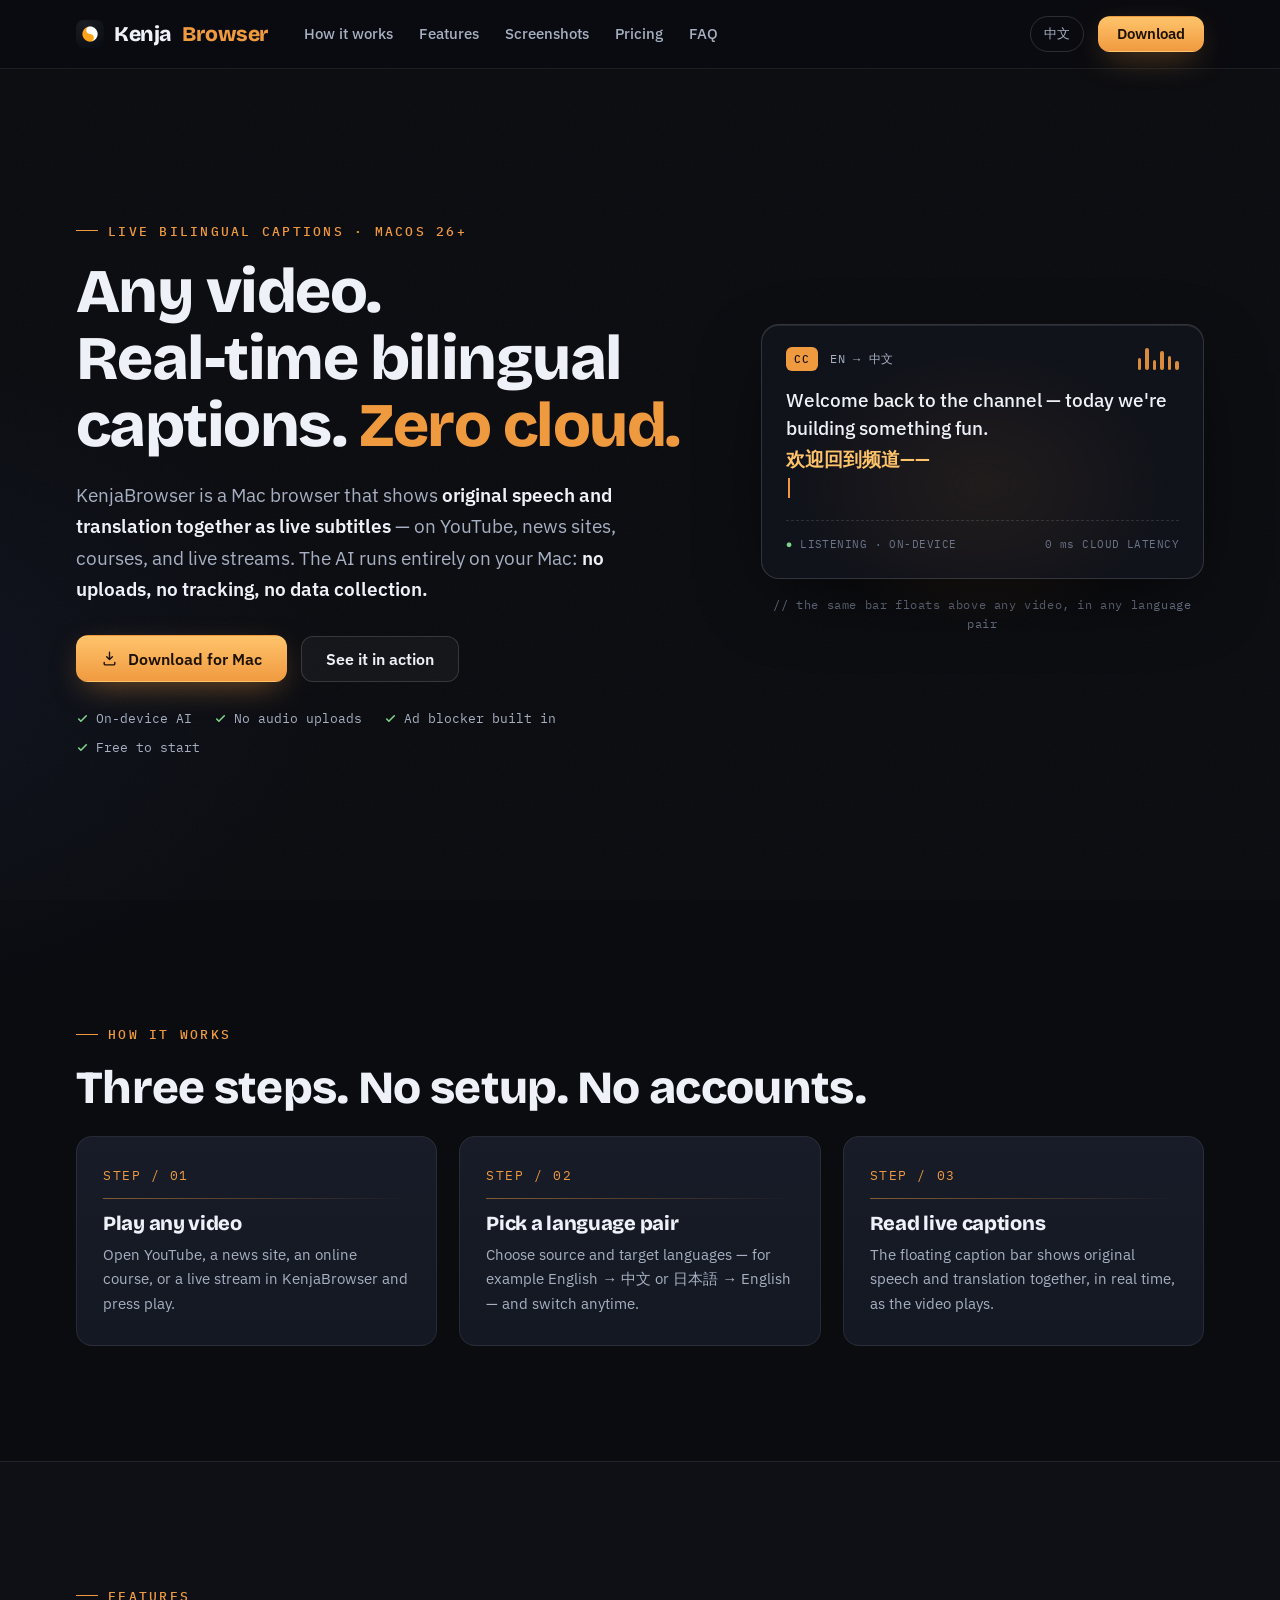
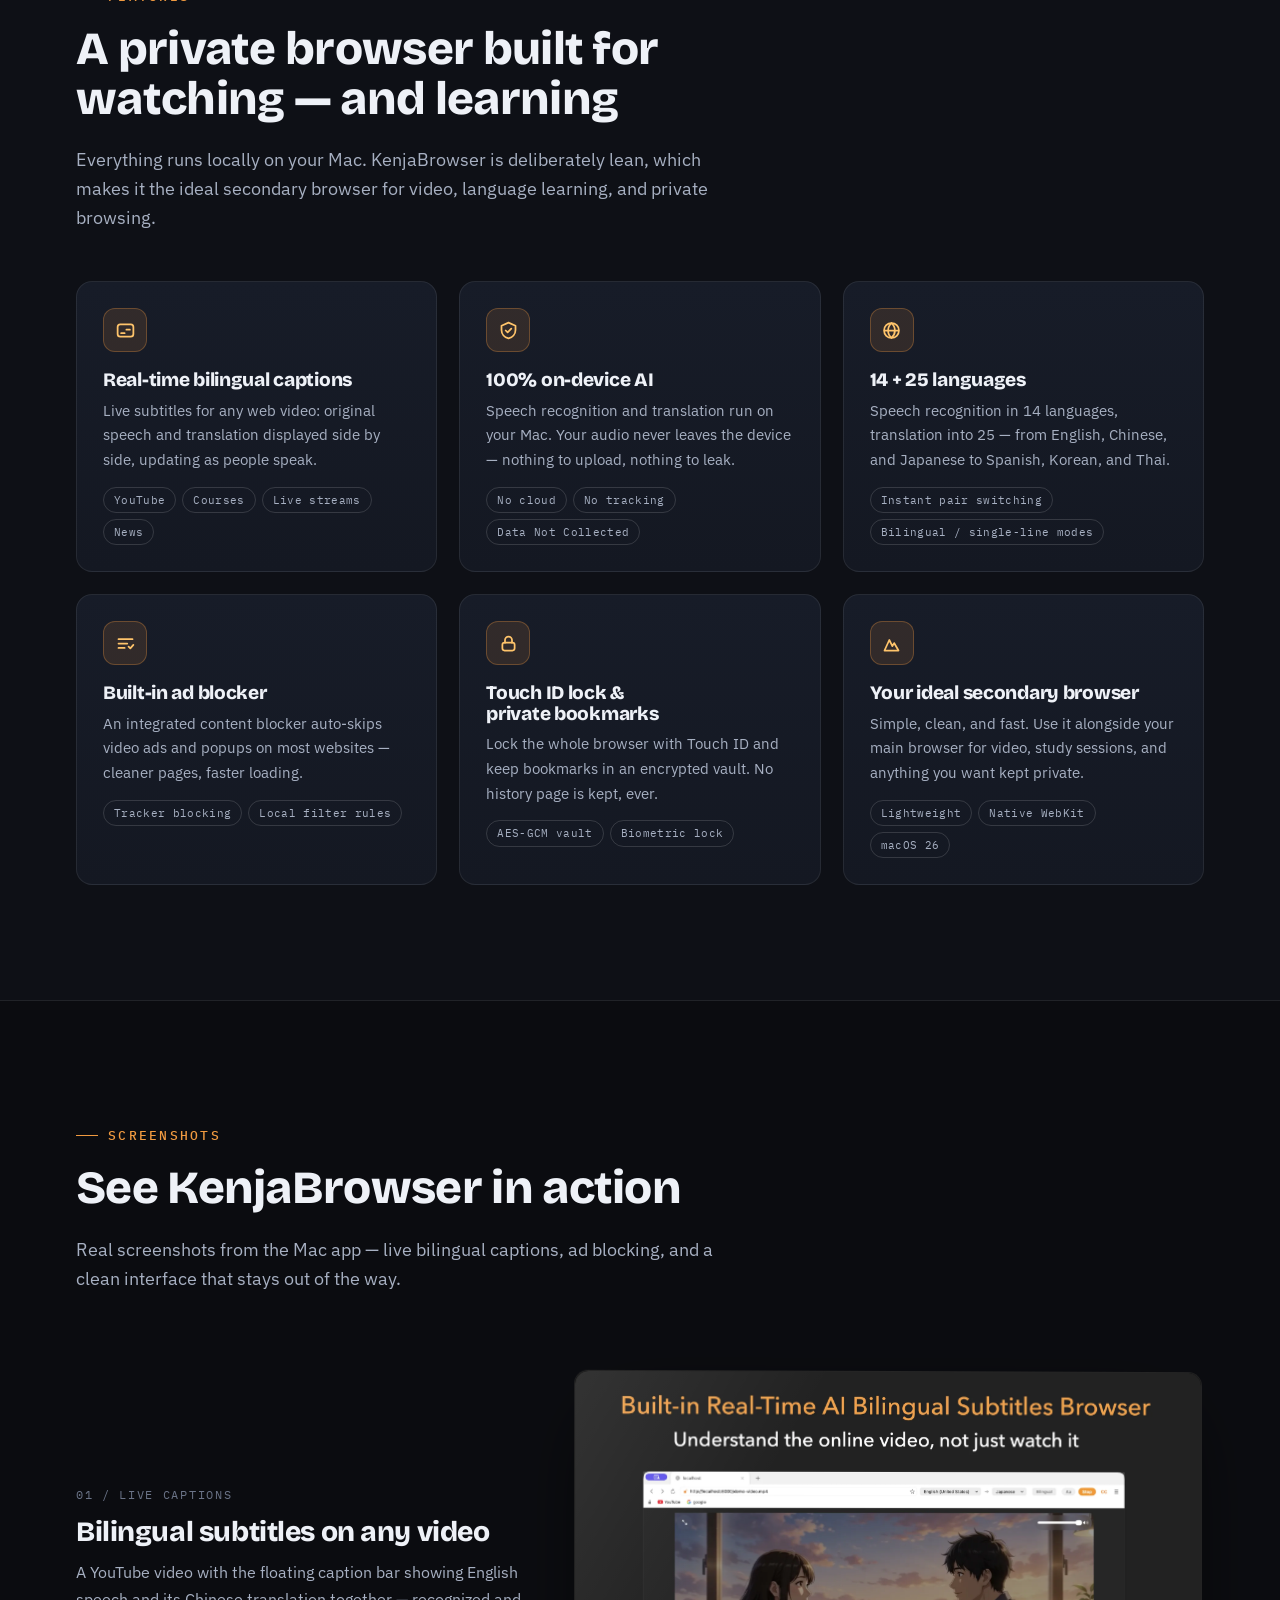
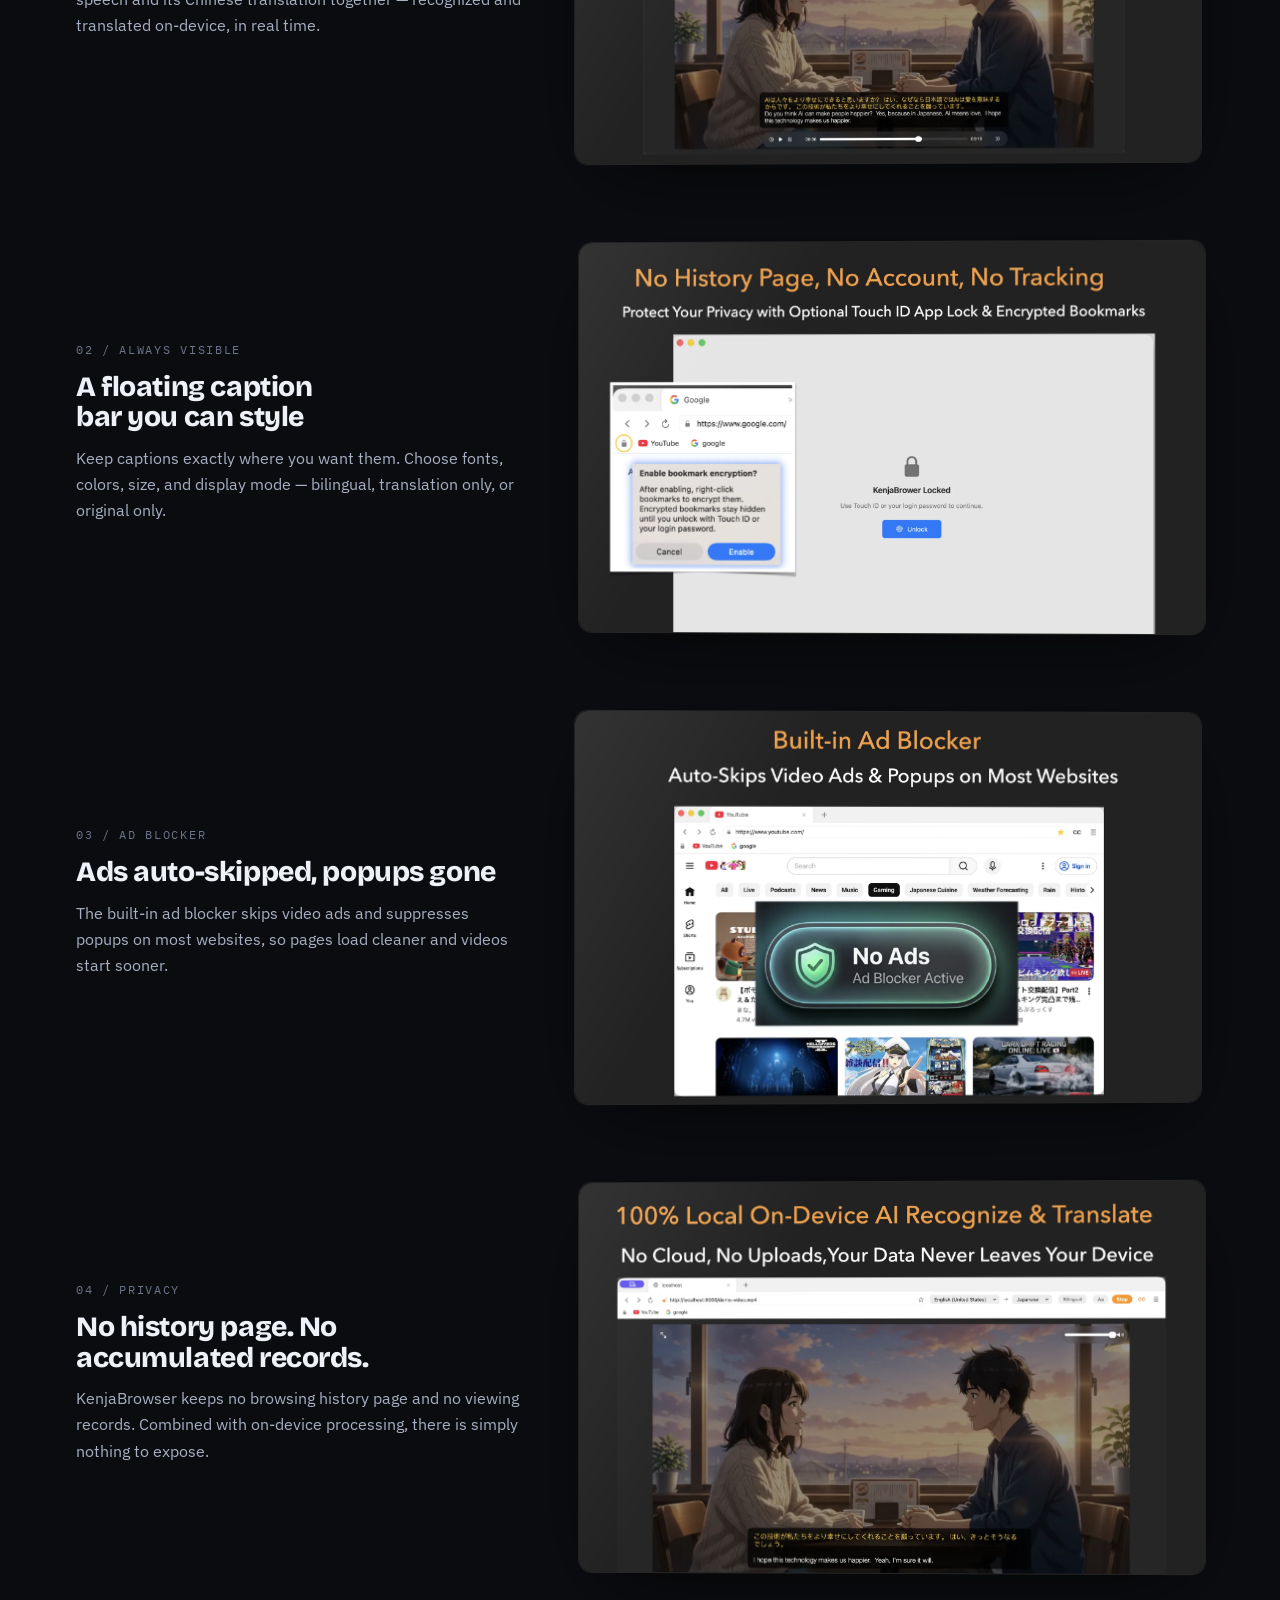
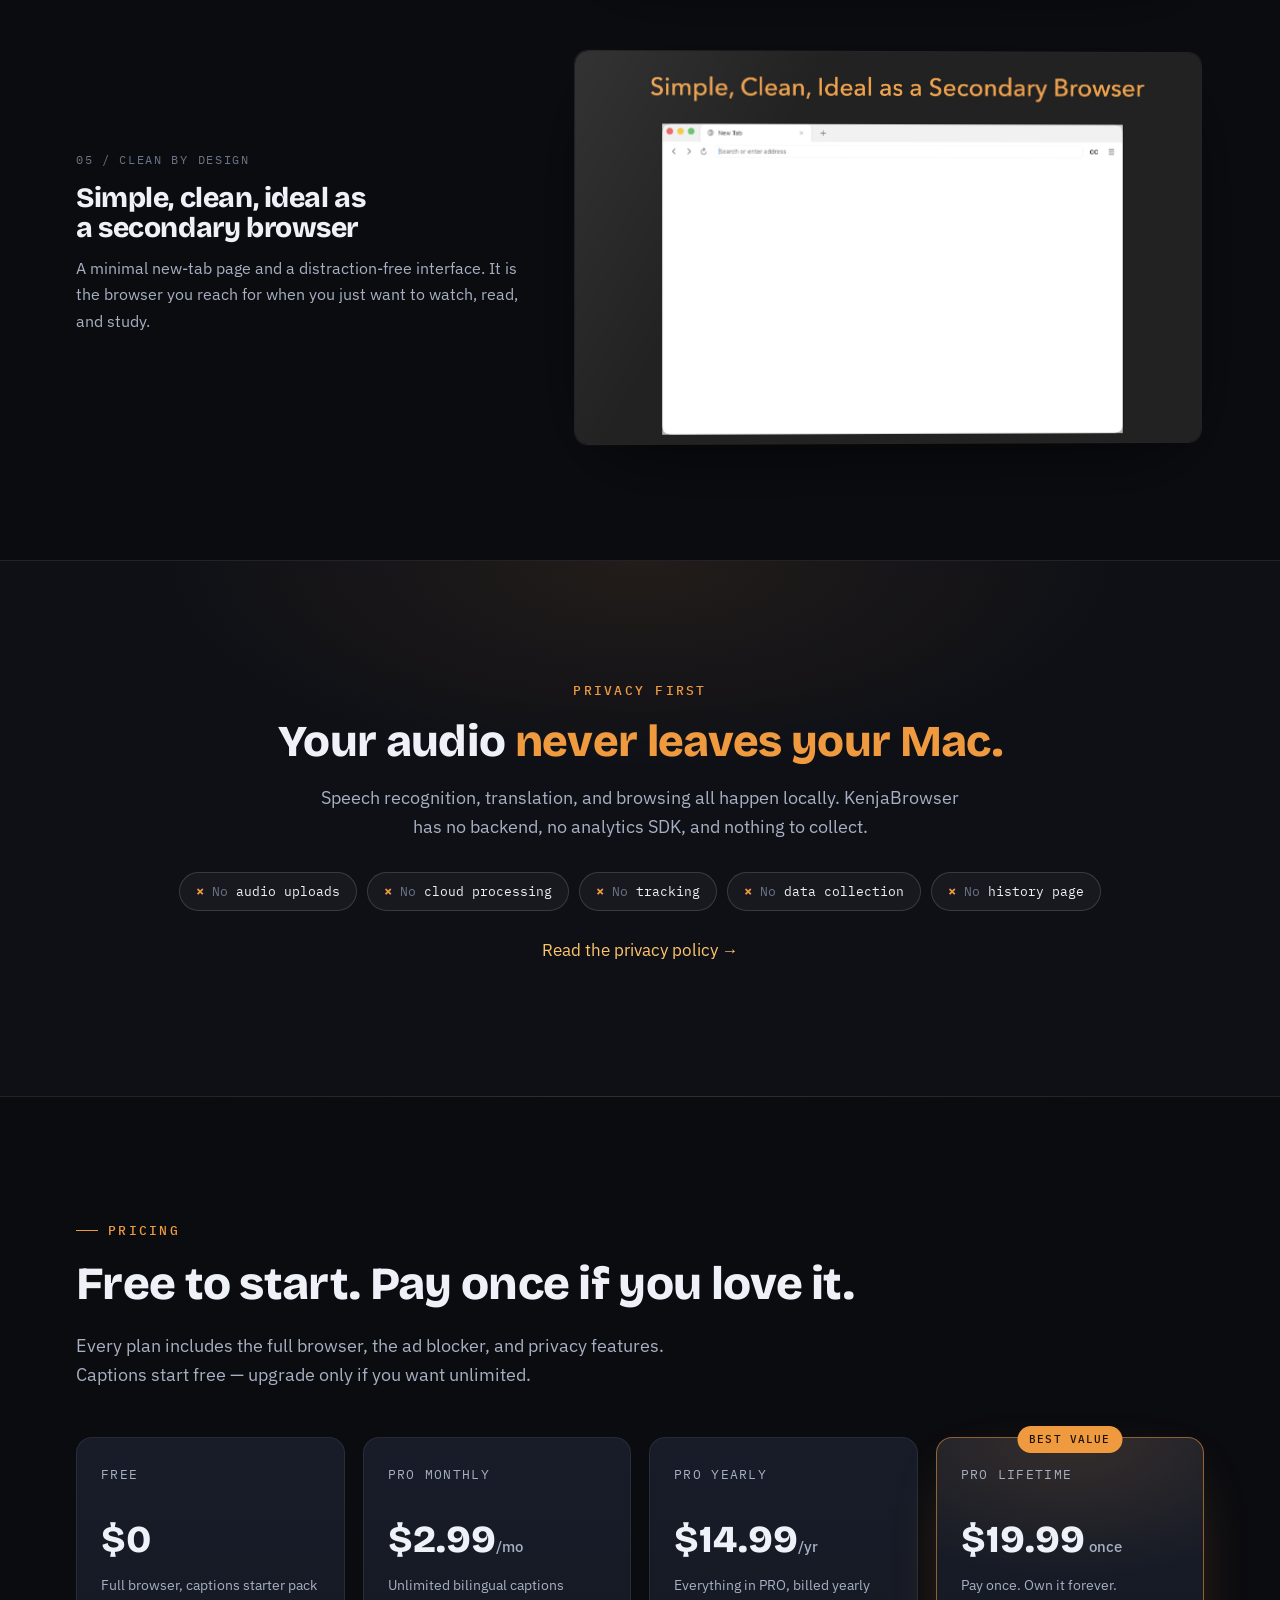
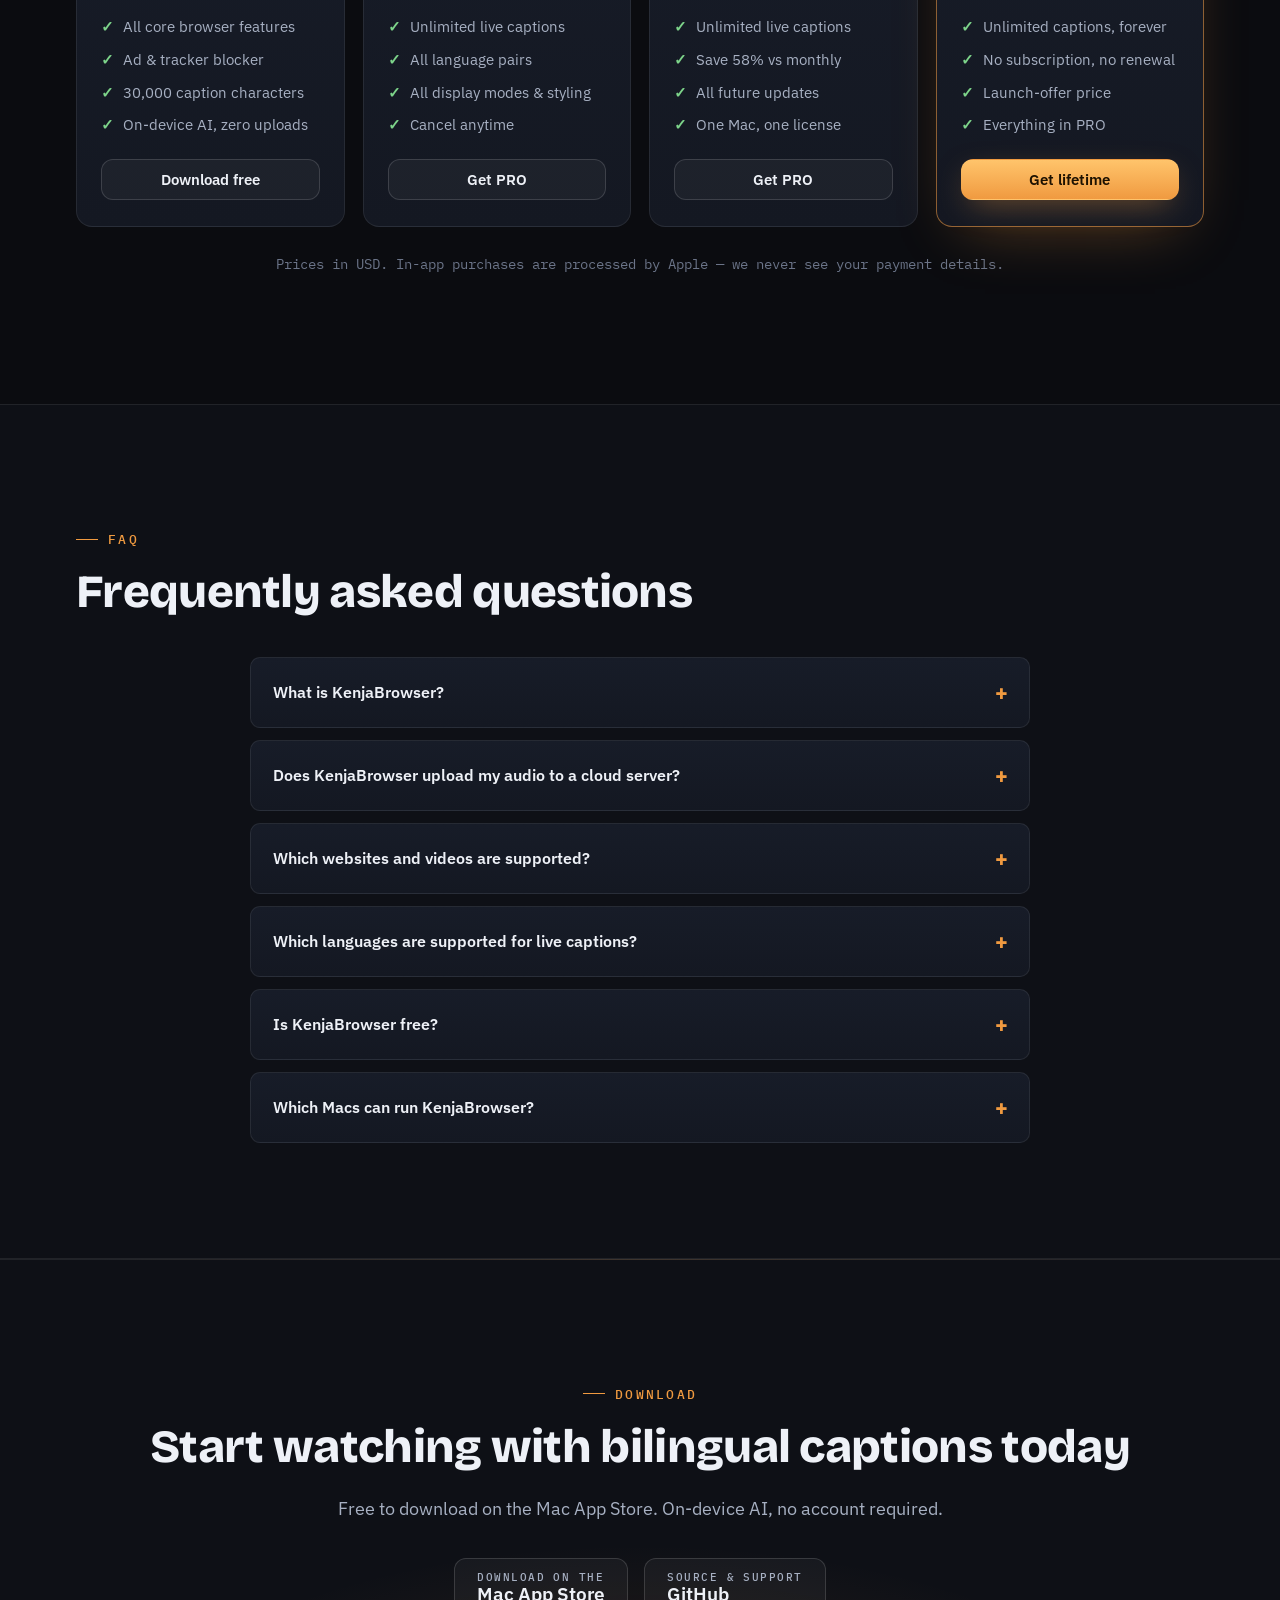
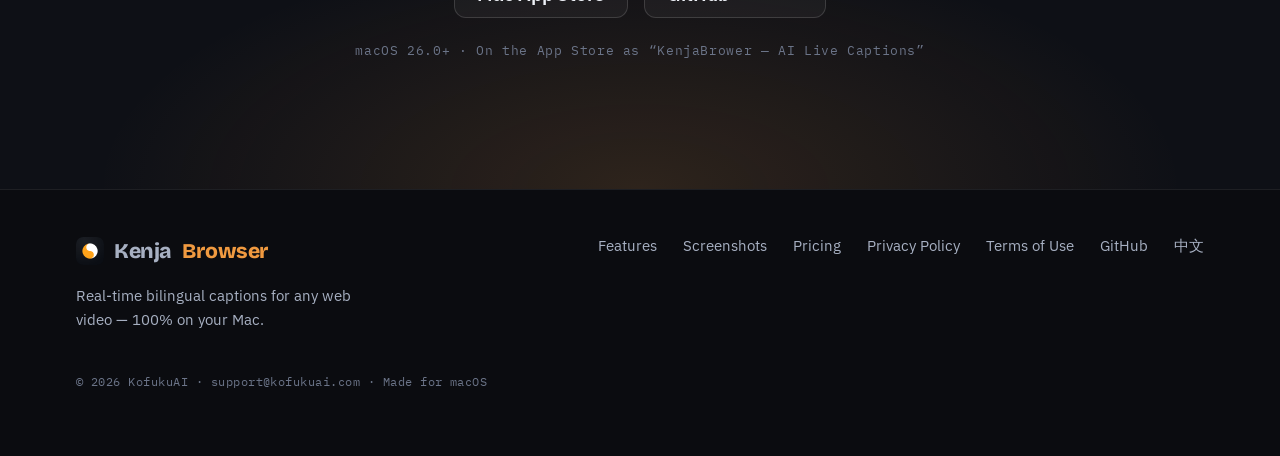
==== index.html @ 19c5c66a "Launch KenjaBrowser site: bilingual SEO landing page for GitHub Pages - EN + zh-CN landing pages wit" ====
<!DOCTYPE html>
<html lang="en">
<head>
  <meta charset="utf-8">
  <meta name="viewport" content="width=device-width, initial-scale=1">

  <title>KenjaBrowser — Real-Time Bilingual Captions Browser for Mac</title>
  <meta name="description" content="KenjaBrowser adds real-time bilingual subtitles to any web video — YouTube, courses, live streams — with 100% on-device AI. No uploads, no tracking. Free for Mac.">

  <link rel="canonical" href="https://kenjabrowser.kofukuai.com/">
  <link rel="alternate" hreflang="en" href="https://kenjabrowser.kofukuai.com/">
  <link rel="alternate" hreflang="zh-CN" href="https://kenjabrowser.kofukuai.com/zh/">
  <link rel="alternate" hreflang="x-default" href="https://kenjabrowser.kofukuai.com/">

  <meta name="robots" content="index, follow, max-image-preview:large, max-snippet:-1">
  <meta name="theme-color" content="#0b0c10">

  <!-- Open Graph -->
  <meta property="og:type" content="website">
  <meta property="og:site_name" content="KenjaBrowser">
  <meta property="og:title" content="KenjaBrowser — Real-Time Bilingual Captions Browser for Mac">
  <meta property="og:description" content="Live bilingual subtitles for any web video, powered by AI that runs 100% on your Mac. No uploads. No cloud. No tracking.">
  <meta property="og:url" content="https://kenjabrowser.kofukuai.com/">
  <meta property="og:image" content="https://kenjabrowser.kofukuai.com/assets/img/og-cover.jpg">
  <meta property="og:image:width" content="1200">
  <meta property="og:image:height" content="630">
  <meta property="og:locale" content="en_US">
  <meta property="og:locale:alternate" content="zh_CN">

  <!-- Twitter -->
  <meta name="twitter:card" content="summary_large_image">
  <meta name="twitter:title" content="KenjaBrowser — Real-Time Bilingual Captions Browser for Mac">
  <meta name="twitter:description" content="Live bilingual subtitles for any web video, powered by on-device AI. No uploads. No cloud. No tracking.">
  <meta name="twitter:image" content="https://kenjabrowser.kofukuai.com/assets/img/og-cover.jpg">

  <link rel="icon" type="image/png" sizes="32x32" href="assets/img/favicon-32.png">
  <link rel="apple-touch-icon" href="assets/img/apple-touch-icon.png">
  <link rel="manifest" href="manifest.webmanifest">

  <link rel="preload" href="assets/fonts/bricolage-grotesque-800.woff2" as="font" type="font/woff2" crossorigin>
  <link rel="preload" href="assets/css/styles.css" as="style">
  <link rel="stylesheet" href="assets/css/styles.css">

  <script type="application/ld+json">
  {
    "@context": "https://schema.org",
    "@graph": [
      {
        "@type": "Organization",
        "@id": "https://kenjabrowser.kofukuai.com/#org",
        "name": "KofukuAI",
        "url": "https://kenjabrowser.kofukuai.com/",
        "email": "support@kofukuai.com"
      },
      {
        "@type": "WebSite",
        "@id": "https://kenjabrowser.kofukuai.com/#site",
        "url": "https://kenjabrowser.kofukuai.com/",
        "name": "KenjaBrowser",
        "inLanguage": "en",
        "publisher": { "@id": "https://kenjabrowser.kofukuai.com/#org" }
      },
      {
        "@type": "SoftwareApplication",
        "name": "KenjaBrowser",
        "alternateName": "KenjaBrower - AI Live Captions",
        "operatingSystem": "macOS 26.0",
        "applicationCategory": "BrowserApplication",
        "softwareVersion": "0.1.0",
        "inLanguage": "en",
        "url": "https://kenjabrowser.kofukuai.com/",
        "image": "https://kenjabrowser.kofukuai.com/assets/img/og-cover.jpg",
        "screenshot": "https://kenjabrowser.kofukuai.com/assets/img/shot-1.jpg",
        "description": "A browser for Mac with real-time bilingual live captions for any web video. Speech recognition and translation run 100% on-device — no audio uploads, no cloud, no tracking. Includes a built-in ad blocker, Touch ID app lock, and an encrypted bookmark vault.",
        "featureList": [
          "Real-time bilingual subtitles for any web video",
          "100% on-device speech recognition and translation",
          "14 recognition languages, 25 translation languages",
          "Built-in ad and tracker blocker",
          "Touch ID app lock and encrypted bookmark vault",
          "Customizable floating caption bar"
        ],
        "author": { "@id": "https://kenjabrowser.kofukuai.com/#org" },
        "offers": [
          { "@type": "Offer", "name": "Free", "price": "0", "priceCurrency": "USD", "description": "Full browser features with a 30,000-character starter allowance for bilingual captions" },
          { "@type": "Offer", "name": "Kenja PRO Monthly", "price": "2.99", "priceCurrency": "USD" },
          { "@type": "Offer", "name": "Kenja PRO Yearly", "price": "14.99", "priceCurrency": "USD" },
          { "@type": "Offer", "name": "Kenja PRO Lifetime", "price": "19.99", "priceCurrency": "USD", "description": "One-time purchase, unlimited bilingual live captions forever" }
        ]
      },
      {
        "@type": "FAQPage",
        "mainEntity": [
          {
            "@type": "Question",
            "name": "What is KenjaBrowser?",
            "acceptedAnswer": { "@type": "Answer", "text": "KenjaBrowser is a secondary browser for macOS that adds real-time bilingual captions to any online video. Its speech recognition and translation run entirely on your Mac using on-device AI, so you can watch YouTube, news, courses, and live streams with the original speech and a translation displayed together as subtitles." }
          },
          {
            "@type": "Question",
            "name": "Does KenjaBrowser upload my audio to a cloud server?",
            "acceptedAnswer": { "@type": "Answer", "text": "No. Speech recognition and translation are processed locally on your device. There are no audio uploads, no cloud processing, no tracking, and no data collection." }
          },
          {
            "@type": "Question",
            "name": "Which websites and videos are supported?",
            "acceptedAnswer": { "@type": "Answer", "text": "Any website that plays video in the browser: YouTube, news sites, online courses, live streams, and more. Just play the video and turn on captions." }
          },
          {
            "@type": "Question",
            "name": "Which languages are supported for live captions?",
            "acceptedAnswer": { "@type": "Answer", "text": "Speech recognition supports 14 languages including English, Chinese (Simplified and Traditional), Japanese, Korean, French, German, Spanish, and more. Translation supports 25 languages, and you can switch language pairs anytime." }
          },
          {
            "@type": "Question",
            "name": "Is KenjaBrowser free?",
            "acceptedAnswer": { "@type": "Answer", "text": "The free plan includes all core browser features plus a 30,000-character starter allowance for bilingual captions. Kenja PRO unlocks unlimited captions at $2.99/month, $14.99/year, or $19.99 as a one-time lifetime purchase." }
          },
          {
            "@type": "Question",
            "name": "Which Macs can run KenjaBrowser?",
            "acceptedAnswer": { "@type": "Answer", "text": "KenjaBrowser requires macOS 26.0 or later. On first use of live captions, macOS asks for a one-time Screen & System Audio Recording permission that covers only the app's own audio." }
          }
        ]
      }
    ]
  }
  </script>
</head>
<body>
  <a class="skip-link" href="#main">Skip to content</a>

  <header class="site-header">
    <div class="container header-inner">
      <a class="wordmark" href="./" aria-label="KenjaBrowser home">
        <img src="assets/img/icon-192.png" alt="KenjaBrowser app icon" width="28" height="28">
        Kenja<em>Browser</em>
      </a>
      <nav class="nav-links" aria-label="Primary">
        <a href="#how-it-works">How it works</a>
        <a href="#features">Features</a>
        <a href="#screenshots">Screenshots</a>
        <a href="#pricing">Pricing</a>
        <a href="#faq">FAQ</a>
      </nav>
      <div class="header-actions">
        <a class="lang-switch" href="zh/" hreflang="zh-CN" lang="zh-CN">中文</a>
        <a class="btn btn-primary header-cta" href="#download" data-store-link>Download</a>
      </div>
    </div>
  </header>

  <main id="main">

    <!-- ============ HERO ============ -->
    <section class="hero" aria-labelledby="hero-title">
      <div class="container hero-grid">
        <div>
          <p class="eyebrow fade-up">Live bilingual captions · macOS 26+</p>
          <h1 id="hero-title" class="fade-up">
            Any video.<br>
            Real-time bilingual captions. <span class="accent">Zero cloud.</span>
          </h1>
          <p class="hero-sub fade-up">
            KenjaBrowser is a Mac browser that shows <strong>original speech and translation
            together as live subtitles</strong> — on YouTube, news sites, courses, and live
            streams. The AI runs entirely on your Mac: <strong>no uploads, no tracking,
            no data collection.</strong>
          </p>
          <div class="hero-ctas fade-up">
            <a class="btn btn-primary" href="#download" data-store-link>
              <svg width="17" height="17" viewBox="0 0 24 24" fill="none" aria-hidden="true"><path d="M12 3v10.5m0 0 4-4m-4 4-4-4M4.5 17.5v1.75A1.75 1.75 0 0 0 6.25 21h11.5a1.75 1.75 0 0 0 1.75-1.75v-1.75" stroke="currentColor" stroke-width="2" stroke-linecap="round" stroke-linejoin="round"/></svg>
              Download for Mac
            </a>
            <a class="btn btn-ghost" href="#screenshots">See it in action</a>
          </div>
          <div class="trust-row fade-up" aria-label="Highlights">
            <span><svg width="13" height="13" viewBox="0 0 24 24" fill="none" aria-hidden="true"><path d="m5 13 4 4L19 7" stroke="#7dd48a" stroke-width="3" stroke-linecap="round" stroke-linejoin="round"/></svg>On-device AI</span>
            <span><svg width="13" height="13" viewBox="0 0 24 24" fill="none" aria-hidden="true"><path d="m5 13 4 4L19 7" stroke="#7dd48a" stroke-width="3" stroke-linecap="round" stroke-linejoin="round"/></svg>No audio uploads</span>
            <span><svg width="13" height="13" viewBox="0 0 24 24" fill="none" aria-hidden="true"><path d="m5 13 4 4L19 7" stroke="#7dd48a" stroke-width="3" stroke-linecap="round" stroke-linejoin="round"/></svg>Ad blocker built in</span>
            <span><svg width="13" height="13" viewBox="0 0 24 24" fill="none" aria-hidden="true"><path d="m5 13 4 4L19 7" stroke="#7dd48a" stroke-width="3" stroke-linecap="round" stroke-linejoin="round"/></svg>Free to start</span>
          </div>
        </div>

        <div class="cc-stage fade-up" aria-label="Live bilingual caption demo">
          <div class="cc-bar">
            <div class="cc-top">
              <span class="cc-badge">CC</span>
              <span class="cc-lang" id="cc-lang">EN → 中文</span>
              <span class="cc-wave" aria-hidden="true"><i></i><i></i><i></i><i></i><i></i><i></i></span>
            </div>
            <p class="cc-line" id="cc-line" aria-live="polite"></p>
            <div class="cc-foot">
              <span><span class="dot">●</span> LISTENING · ON-DEVICE</span>
              <span>0 ms CLOUD LATENCY</span>
            </div>
          </div>
          <p class="cc-under">// the same bar floats above any video, in any language pair</p>
        </div>
      </div>
    </section>

    <!-- ============ HOW IT WORKS ============ -->
    <section id="how-it-works" aria-labelledby="how-title">
      <div class="container">
        <div class="reveal">
          <p class="eyebrow">How it works</p>
          <h2 class="section-title" id="how-title">Three steps. No setup. No accounts.</h2>
        </div>
        <div class="steps-grid">
          <div class="step reveal">
            <span class="step-num">STEP / 01</span>
            <h3>Play any video</h3>
            <p>Open YouTube, a news site, an online course, or a live stream in KenjaBrowser and press play.</p>
          </div>
          <div class="step reveal">
            <span class="step-num">STEP / 02</span>
            <h3>Pick a language pair</h3>
            <p>Choose source and target languages — for example English → 中文 or 日本語 → English — and switch anytime.</p>
          </div>
          <div class="step reveal">
            <span class="step-num">STEP / 03</span>
            <h3>Read live captions</h3>
            <p>The floating caption bar shows original speech and translation together, in real time, as the video plays.</p>
          </div>
        </div>
      </div>
    </section>

    <!-- ============ FEATURES ============ -->
    <section id="features" aria-labelledby="features-title" style="background: var(--bg-2); border-block: 1px solid var(--line);">
      <div class="container">
        <div class="reveal">
          <p class="eyebrow">Features</p>
          <h2 class="section-title" id="features-title">A private browser built for watching — and learning</h2>
          <p class="section-lede">Everything runs locally on your Mac. KenjaBrowser is deliberately lean, which makes it the ideal secondary browser for video, language learning, and private browsing.</p>
        </div>
        <div class="features-grid">
          <div class="feature reveal">
            <div class="feature-icon" aria-hidden="true">
              <svg width="21" height="21" viewBox="0 0 24 24" fill="none"><rect x="3" y="5" width="18" height="14" rx="3" stroke="currentColor" stroke-width="2"/><path d="M7 15h4m2-4h4" stroke="currentColor" stroke-width="2" stroke-linecap="round"/></svg>
            </div>
            <h3>Real-time bilingual captions</h3>
            <p>Live subtitles for any web video: original speech and translation displayed side by side, updating as people speak.</p>
            <div class="chip-row"><span class="chip">YouTube</span><span class="chip">Courses</span><span class="chip">Live streams</span><span class="chip">News</span></div>
          </div>
          <div class="feature reveal">
            <div class="feature-icon" aria-hidden="true">
              <svg width="21" height="21" viewBox="0 0 24 24" fill="none"><path d="M12 3 4 6.5v5c0 4.6 3.4 8.4 8 9.5 4.6-1.1 8-4.9 8-9.5v-5L12 3Z" stroke="currentColor" stroke-width="2" stroke-linejoin="round"/><path d="m8.8 12 2.2 2.2 4.2-4.4" stroke="currentColor" stroke-width="2" stroke-linecap="round" stroke-linejoin="round"/></svg>
            </div>
            <h3>100% on-device AI</h3>
            <p>Speech recognition and translation run on your Mac. Your audio never leaves the device — nothing to upload, nothing to leak.</p>
            <div class="chip-row"><span class="chip">No cloud</span><span class="chip">No tracking</span><span class="chip">Data Not Collected</span></div>
          </div>
          <div class="feature reveal">
            <div class="feature-icon" aria-hidden="true">
              <svg width="21" height="21" viewBox="0 0 24 24" fill="none"><circle cx="12" cy="12" r="8.5" stroke="currentColor" stroke-width="2"/><path d="M3.5 12h17M12 3.5c2.6 2.3 3.9 5.2 3.9 8.5s-1.3 6.2-3.9 8.5c-2.6-2.3-3.9-5.2-3.9-8.5S9.4 5.8 12 3.5Z" stroke="currentColor" stroke-width="2"/></svg>
            </div>
            <h3>14 + 25 languages</h3>
            <p>Speech recognition in 14 languages, translation into 25 — from English, Chinese, and Japanese to Spanish, Korean, and Thai.</p>
            <div class="chip-row"><span class="chip">Instant pair switching</span><span class="chip">Bilingual / single-line modes</span></div>
          </div>
          <div class="feature reveal">
            <div class="feature-icon" aria-hidden="true">
              <svg width="21" height="21" viewBox="0 0 24 24" fill="none"><path d="M4 7h16M4 12h10M4 17h7" stroke="currentColor" stroke-width="2" stroke-linecap="round"/><path d="m15.5 15.5 2 2 3.5-4" stroke="currentColor" stroke-width="2" stroke-linecap="round" stroke-linejoin="round"/></svg>
            </div>
            <h3>Built-in ad blocker</h3>
            <p>An integrated content blocker auto-skips video ads and popups on most websites — cleaner pages, faster loading.</p>
            <div class="chip-row"><span class="chip">Tracker blocking</span><span class="chip">Local filter rules</span></div>
          </div>
          <div class="feature reveal">
            <div class="feature-icon" aria-hidden="true">
              <svg width="21" height="21" viewBox="0 0 24 24" fill="none"><path d="M8 11V8a4 4 0 1 1 8 0v3" stroke="currentColor" stroke-width="2" stroke-linecap="round"/><rect x="5" y="11" width="14" height="9" rx="2.5" stroke="currentColor" stroke-width="2"/></svg>
            </div>
            <h3>Touch ID lock &amp; private bookmarks</h3>
            <p>Lock the whole browser with Touch ID and keep bookmarks in an encrypted vault. No history page is kept, ever.</p>
            <div class="chip-row"><span class="chip">AES-GCM vault</span><span class="chip">Biometric lock</span></div>
          </div>
          <div class="feature reveal">
            <div class="feature-icon" aria-hidden="true">
              <svg width="21" height="21" viewBox="0 0 24 24" fill="none"><path d="M4 20 9.5 8l3.5 7 2-3.5L20 20H4Z" stroke="currentColor" stroke-width="2" stroke-linejoin="round"/></svg>
            </div>
            <h3>Your ideal secondary browser</h3>
            <p>Simple, clean, and fast. Use it alongside your main browser for video, study sessions, and anything you want kept private.</p>
            <div class="chip-row"><span class="chip">Lightweight</span><span class="chip">Native WebKit</span><span class="chip">macOS 26</span></div>
          </div>
        </div>
      </div>
    </section>

    <!-- ============ SCREENSHOTS ============ -->
    <section id="screenshots" aria-labelledby="shots-title">
      <div class="container">
        <div class="reveal">
          <p class="eyebrow">Screenshots</p>
          <h2 class="section-title" id="shots-title">See KenjaBrowser in action</h2>
          <p class="section-lede">Real screenshots from the Mac app — live bilingual captions, ad blocking, and a clean interface that stays out of the way.</p>
        </div>

        <div class="shot-row reveal">
          <div class="shot-copy">
            <span class="shot-index">01 / LIVE CAPTIONS</span>
            <h3>Bilingual subtitles on any video</h3>
            <p>A YouTube video with the floating caption bar showing English speech and its Chinese translation together — recognized and translated on-device, in real time.</p>
          </div>
          <div class="shot-media">
            <picture>
              <source srcset="assets/img/shot-1.webp" type="image/webp">
              <img src="assets/img/shot-1.jpg" alt="KenjaBrowser showing a YouTube video with a floating bilingual caption bar translating English speech to Chinese in real time" width="2048" height="1280" loading="lazy" decoding="async">
            </picture>
          </div>
        </div>

        <div class="shot-row reveal">
          <div class="shot-copy">
            <span class="shot-index">02 / ALWAYS VISIBLE</span>
            <h3>A floating caption bar you can style</h3>
            <p>Keep captions exactly where you want them. Choose fonts, colors, size, and display mode — bilingual, translation only, or original only.</p>
          </div>
          <div class="shot-media">
            <picture>
              <source srcset="assets/img/shot-3.webp" type="image/webp">
              <img src="assets/img/shot-3.jpg" alt="The floating real-time AI bilingual subtitles bar overlaid on a video in KenjaBrowser" width="2048" height="1280" loading="lazy" decoding="async">
            </picture>
          </div>
        </div>

        <div class="shot-row reveal">
          <div class="shot-copy">
            <span class="shot-index">03 / AD BLOCKER</span>
            <h3>Ads auto-skipped, popups gone</h3>
            <p>The built-in ad blocker skips video ads and suppresses popups on most websites, so pages load cleaner and videos start sooner.</p>
          </div>
          <div class="shot-media">
            <picture>
              <source srcset="assets/img/shot-4.webp" type="image/webp">
              <img src="assets/img/shot-4.jpg" alt="KenjaBrowser's built-in ad blocker automatically skipping video ads and popups on a website" width="2048" height="1280" loading="lazy" decoding="async">
            </picture>
          </div>
        </div>

        <div class="shot-row reveal">
          <div class="shot-copy">
            <span class="shot-index">04 / PRIVACY</span>
            <h3>No history page. No accumulated records.</h3>
            <p>KenjaBrowser keeps no browsing history page and no viewing records. Combined with on-device processing, there is simply nothing to expose.</p>
          </div>
          <div class="shot-media">
            <picture>
              <source srcset="assets/img/shot-2.webp" type="image/webp">
              <img src="assets/img/shot-2.jpg" alt="KenjaBrowser privacy screen showing no history page and no accumulated browsing records" width="2048" height="1280" loading="lazy" decoding="async">
            </picture>
          </div>
        </div>

        <div class="shot-row reveal">
          <div class="shot-copy">
            <span class="shot-index">05 / CLEAN BY DESIGN</span>
            <h3>Simple, clean, ideal as a secondary browser</h3>
            <p>A minimal new-tab page and a distraction-free interface. It is the browser you reach for when you just want to watch, read, and study.</p>
          </div>
          <div class="shot-media">
            <picture>
              <source srcset="assets/img/shot-5.webp" type="image/webp">
              <img src="assets/img/shot-5.jpg" alt="KenjaBrowser's simple clean new tab page on macOS, designed as a lightweight secondary browser" width="2048" height="1280" loading="lazy" decoding="async">
            </picture>
          </div>
        </div>
      </div>
    </section>

    <!-- ============ PRIVACY BAND ============ -->
    <section class="privacy-band" aria-labelledby="privacy-title">
      <div class="container">
        <div class="reveal">
          <p class="eyebrow">Privacy first</p>
          <h2 class="privacy-statement" id="privacy-title">Your audio <em>never leaves your Mac.</em></h2>
          <p class="section-lede" style="margin-inline: auto;">Speech recognition, translation, and browsing all happen locally. KenjaBrowser has no backend, no analytics SDK, and nothing to collect.</p>
          <div class="no-chips">
            <span class="no-chip"><span class="x">×</span><s>No</s> audio uploads</span>
            <span class="no-chip"><span class="x">×</span><s>No</s> cloud processing</span>
            <span class="no-chip"><span class="x">×</span><s>No</s> tracking</span>
            <span class="no-chip"><span class="x">×</span><s>No</s> data collection</span>
            <span class="no-chip"><span class="x">×</span><s>No</s> history page</span>
          </div>
          <p><a href="privacy/">Read the privacy policy →</a></p>
        </div>
      </div>
    </section>

    <!-- ============ PRICING ============ -->
    <section id="pricing" aria-labelledby="pricing-title">
      <div class="container">
        <div class="reveal">
          <p class="eyebrow">Pricing</p>
          <h2 class="section-title" id="pricing-title">Free to start. Pay once if you love it.</h2>
          <p class="section-lede">Every plan includes the full browser, the ad blocker, and privacy features. Captions start free — upgrade only if you want unlimited.</p>
        </div>
        <div class="pricing-grid">
          <div class="price-card reveal">
            <p class="price-name">Free</p>
            <p class="price-value">$0</p>
            <p class="price-desc">Full browser, captions starter pack</p>
            <ul>
              <li>All core browser features</li>
              <li>Ad &amp; tracker blocker</li>
              <li>30,000 caption characters</li>
              <li>On-device AI, zero uploads</li>
            </ul>
            <a class="btn btn-ghost" href="#download" data-store-link>Download free</a>
          </div>
          <div class="price-card reveal">
            <p class="price-name">PRO Monthly</p>
            <p class="price-value">$2.99<small>/mo</small></p>
            <p class="price-desc">Unlimited bilingual captions</p>
            <ul>
              <li>Unlimited live captions</li>
              <li>All language pairs</li>
              <li>All display modes &amp; styling</li>
              <li>Cancel anytime</li>
            </ul>
            <a class="btn btn-ghost" href="#download" data-store-link>Get PRO</a>
          </div>
          <div class="price-card reveal">
            <p class="price-name">PRO Yearly</p>
            <p class="price-value">$14.99<small>/yr</small></p>
            <p class="price-desc">Everything in PRO, billed yearly</p>
            <ul>
              <li>Unlimited live captions</li>
              <li>Save 58% vs monthly</li>
              <li>All future updates</li>
              <li>One Mac, one license</li>
            </ul>
            <a class="btn btn-ghost" href="#download" data-store-link>Get PRO</a>
          </div>
          <div class="price-card highlight reveal">
            <span class="price-tagline">Best value</span>
            <p class="price-name">PRO Lifetime</p>
            <p class="price-value">$19.99<small> once</small></p>
            <p class="price-desc">Pay once. Own it forever.</p>
            <ul>
              <li>Unlimited captions, forever</li>
              <li>No subscription, no renewal</li>
              <li>Launch-offer price</li>
              <li>Everything in PRO</li>
            </ul>
            <a class="btn btn-primary" href="#download" data-store-link>Get lifetime</a>
          </div>
        </div>
        <p class="pricing-note">Prices in USD. In-app purchases are processed by Apple — we never see your payment details.</p>
      </div>
    </section>

    <!-- ============ FAQ ============ -->
    <section id="faq" aria-labelledby="faq-title" style="background: var(--bg-2); border-block: 1px solid var(--line);">
      <div class="container">
        <div class="reveal">
          <p class="eyebrow">FAQ</p>
          <h2 class="section-title" id="faq-title">Frequently asked questions</h2>
        </div>
        <div class="faq-list reveal">
          <details class="faq">
            <summary>What is KenjaBrowser?</summary>
            <div class="faq-body">
              <p>KenjaBrowser is a secondary browser for macOS that adds real-time bilingual captions to any online video. Its speech recognition and translation run entirely on your Mac using on-device AI, so you can watch YouTube, news, courses, and live streams with the original speech and a translation displayed together as subtitles.</p>
            </div>
          </details>
          <details class="faq">
            <summary>Does KenjaBrowser upload my audio to a cloud server?</summary>
            <div class="faq-body">
              <p>No. Speech recognition and translation are processed locally on your device. There are no audio uploads, no cloud processing, no tracking, and no data collection. The App Store privacy label is <em>Data Not Collected</em>.</p>
            </div>
          </details>
          <details class="faq">
            <summary>Which websites and videos are supported?</summary>
            <div class="faq-body">
              <p>Any website that plays video in the browser: YouTube, news sites, online courses, live streams, and more. Just play the video and turn on captions.</p>
            </div>
          </details>
          <details class="faq">
            <summary>Which languages are supported for live captions?</summary>
            <div class="faq-body">
              <p>Speech recognition supports 14 languages including English, Chinese (Simplified and Traditional), Japanese, Korean, French, German, Spanish, Russian, Arabic, Thai, Vietnamese, Indonesian, Italian, and Portuguese. Translation supports 25 languages, and you can switch language pairs anytime.</p>
            </div>
          </details>
          <details class="faq">
            <summary>Is KenjaBrowser free?</summary>
            <div class="faq-body">
              <p>The free plan includes all core browser features plus a 30,000-character starter allowance for bilingual captions. Kenja PRO unlocks unlimited captions at $2.99/month, $14.99/year, or $19.99 as a one-time lifetime purchase.</p>
            </div>
          </details>
          <details class="faq">
            <summary>Which Macs can run KenjaBrowser?</summary>
            <div class="faq-body">
              <p>KenjaBrowser requires macOS 26.0 or later. On first use of live captions, macOS asks for a one-time <em>Screen &amp; System Audio Recording</em> permission that covers only the app's own audio — no system-wide capture, no screen content, and no microphone input is ever recorded.</p>
            </div>
          </details>
        </div>
      </div>
    </section>

    <!-- ============ DOWNLOAD ============ -->
    <section id="download" class="download-band" aria-labelledby="download-title">
      <div class="container">
        <div class="reveal">
          <p class="eyebrow">Download</p>
          <h2 id="download-title">Start watching with bilingual captions today</h2>
          <p class="section-lede">Free to download on the Mac App Store. On-device AI, no account required.</p>
          <div class="download-ctas">
            <a class="btn btn-store" href="#" data-store-link>
              <small>Download on the</small>
              <strong>Mac App Store</strong>
            </a>
            <a class="btn btn-store" href="https://github.com/KenjaHub/KenjaBrowser" rel="noopener">
              <small>Source &amp; support</small>
              <strong>GitHub</strong>
            </a>
          </div>
          <p class="download-meta">macOS 26.0+ · On the App Store as “KenjaBrower — AI Live Captions”</p>
        </div>
      </div>
    </section>
  </main>

  <footer class="site-footer">
    <div class="container">
      <div class="footer-grid">
        <div>
          <a class="wordmark" href="./" aria-label="KenjaBrowser home">
            <img src="assets/img/icon-192.png" alt="" width="28" height="28">
            Kenja<em>Browser</em>
          </a>
          <p style="margin-top: 12px; max-width: 300px;">Real-time bilingual captions for any web video — 100% on your Mac.</p>
        </div>
        <nav class="footer-links" aria-label="Footer">
          <a href="#features">Features</a>
          <a href="#screenshots">Screenshots</a>
          <a href="#pricing">Pricing</a>
          <a href="privacy/">Privacy Policy</a>
          <a href="https://www.apple.com/legal/internet-services/itunes/dev/stdeula/" rel="noopener">Terms of Use</a>
          <a href="https://github.com/KenjaHub/KenjaBrowser" rel="noopener">GitHub</a>
          <a href="zh/" hreflang="zh-CN" lang="zh-CN">中文</a>
        </nav>
      </div>
      <p class="footer-note">© <span id="year">2026</span> KofukuAI · support@kofukuai.com · Made for macOS</p>
    </div>
  </footer>

  <script src="assets/js/main.js" defer></script>
</body>
</html>
---- assets/css/styles.css ----
/* ============================================================
   KenjaBrowser — kenjabrowser.kofukuai.com
   Design: "player HUD" — near-black stage, caption-bar glass,
   brand orange #f09a40 sampled from App Store screenshots.
   ============================================================ */

/* ---------- Fonts (self-hosted, latin subsets) ---------- */
@font-face {
  font-family: "Bricolage Grotesque";
  src: url("../fonts/bricolage-grotesque-600.woff2") format("woff2");
  font-weight: 600;
  font-style: normal;
  font-display: swap;
  unicode-range: U+0000-00FF, U+0131, U+0152-0153, U+02BB-02BC, U+2000-206F, U+2074, U+20AC, U+2122, U+2191, U+2193, U+2212, U+2215, U+FEFF, U+FFFD;
}
@font-face {
  font-family: "Bricolage Grotesque";
  src: url("../fonts/bricolage-grotesque-800.woff2") format("woff2");
  font-weight: 800;
  font-style: normal;
  font-display: swap;
  unicode-range: U+0000-00FF, U+0131, U+0152-0153, U+02BB-02BC, U+2000-206F, U+2074, U+20AC, U+2122, U+2191, U+2193, U+2212, U+2215, U+FEFF, U+FFFD;
}
@font-face {
  font-family: "IBM Plex Sans";
  src: url("../fonts/ibm-plex-sans-400.woff2") format("woff2");
  font-weight: 400;
  font-style: normal;
  font-display: swap;
  unicode-range: U+0000-00FF, U+0131, U+0152-0153, U+02BB-02BC, U+2000-206F, U+2074, U+20AC, U+2122, U+2191, U+2193, U+2212, U+2215, U+FEFF, U+FFFD;
}
@font-face {
  font-family: "IBM Plex Sans";
  src: url("../fonts/ibm-plex-sans-500.woff2") format("woff2");
  font-weight: 500;
  font-style: normal;
  font-display: swap;
  unicode-range: U+0000-00FF, U+0131, U+0152-0153, U+02BB-02BC, U+2000-206F, U+2074, U+20AC, U+2122, U+2191, U+2193, U+2212, U+2215, U+FEFF, U+FFFD;
}
@font-face {
  font-family: "IBM Plex Sans";
  src: url("../fonts/ibm-plex-sans-600.woff2") format("woff2");
  font-weight: 600;
  font-style: normal;
  font-display: swap;
  unicode-range: U+0000-00FF, U+0131, U+0152-0153, U+02BB-02BC, U+2000-206F, U+2074, U+20AC, U+2122, U+2191, U+2193, U+2212, U+2215, U+FEFF, U+FFFD;
}
@font-face {
  font-family: "IBM Plex Mono";
  src: url("../fonts/ibm-plex-mono-400.woff2") format("woff2");
  font-weight: 400;
  font-style: normal;
  font-display: swap;
  unicode-range: U+0000-00FF, U+0131, U+0152-0153, U+02BB-02BC, U+2000-206F, U+2074, U+20AC, U+2122, U+2191, U+2193, U+2212, U+2215, U+FEFF, U+FFFD;
}
@font-face {
  font-family: "IBM Plex Mono";
  src: url("../fonts/ibm-plex-mono-500.woff2") format("woff2");
  font-weight: 500;
  font-style: normal;
  font-display: swap;
  unicode-range: U+0000-00FF, U+0131, U+0152-0153, U+02BB-02BC, U+2000-206F, U+2074, U+20AC, U+2122, U+2191, U+2193, U+2212, U+2215, U+FEFF, U+FFFD;
}

/* ---------- Tokens ---------- */
:root {
  --bg: #0b0c10;
  --bg-2: #0e1016;
  --card: #141822;
  --card-2: #171c28;
  --line: rgba(255, 255, 255, 0.08);
  --line-2: rgba(255, 255, 255, 0.14);
  --text: #eef1f7;
  --muted: #a7b0c2;
  --muted-2: #6b7488;
  --accent: #f09a40;
  --accent-2: #ffc46b;
  --accent-ink: #1d1100;
  --ok: #7dd48a;

  --font-display: "Bricolage Grotesque", "PingFang SC", "Hiragino Sans GB", "Microsoft YaHei", sans-serif;
  --font-body: "IBM Plex Sans", "PingFang SC", "Hiragino Sans GB", "Microsoft YaHei", sans-serif;
  --font-mono: "IBM Plex Mono", ui-monospace, "SF Mono", Menlo, monospace;

  --radius: 16px;
  --radius-sm: 10px;
  --container: 1128px;
  --shadow-pop: 0 24px 80px -24px rgba(0, 0, 0, 0.8);
  --ease: cubic-bezier(0.22, 1, 0.36, 1);
}

/* ---------- Reset / base ---------- */
*, *::before, *::after { box-sizing: border-box; }
html { scroll-behavior: smooth; -webkit-text-size-adjust: 100%; }
body {
  margin: 0;
  background:
    radial-gradient(1100px 520px at 82% -10%, rgba(240, 154, 64, 0.13), transparent 62%),
    radial-gradient(900px 600px at -12% 8%, rgba(64, 120, 240, 0.07), transparent 55%),
    var(--bg);
  color: var(--text);
  font-family: var(--font-body);
  font-size: 16.5px;
  line-height: 1.65;
  -webkit-font-smoothing: antialiased;
  overflow-x: hidden;
}
/* film grain */
body::before {
  content: "";
  position: fixed;
  inset: 0;
  z-index: 0;
  pointer-events: none;
  opacity: 0.05;
  background-image: url("data:image/svg+xml,%3Csvg xmlns='http://www.w3.org/2000/svg' width='160' height='160'%3E%3Cfilter id='n'%3E%3CfeTurbulence type='fractalNoise' baseFrequency='0.9' numOctaves='2'/%3E%3C/filter%3E%3Crect width='160' height='160' filter='url(%23n)' opacity='0.6'/%3E%3C/svg%3E");
}
main { position: relative; z-index: 1; }

img { max-width: 100%; height: auto; display: block; }
a { color: var(--accent-2); text-decoration: none; }
a:hover { text-decoration: underline; text-underline-offset: 3px; }

h1, h2, h3, h4 {
  font-family: var(--font-display);
  font-weight: 800;
  line-height: 1.08;
  letter-spacing: -0.015em;
  margin: 0 0 0.5em;
  text-wrap: balance;
}
p { margin: 0 0 1em; }

::selection { background: var(--accent); color: var(--accent-ink); }

:focus-visible {
  outline: 2px solid var(--accent);
  outline-offset: 3px;
  border-radius: 4px;
}

.skip-link {
  position: absolute;
  left: 16px;
  top: -60px;
  z-index: 100;
  background: var(--accent);
  color: var(--accent-ink);
  padding: 10px 16px;
  border-radius: 8px;
  font-weight: 600;
  transition: top 0.2s;
}
.skip-link:focus { top: 16px; text-decoration: none; }

.container { width: min(var(--container), calc(100% - 48px)); margin-inline: auto; }

section { padding: clamp(64px, 9vw, 120px) 0; position: relative; }

/* ---------- Type helpers ---------- */
.eyebrow {
  font-family: var(--font-mono);
  font-size: 12.5px;
  font-weight: 500;
  letter-spacing: 0.18em;
  text-transform: uppercase;
  color: var(--accent);
  display: inline-flex;
  align-items: center;
  gap: 10px;
  margin-bottom: 18px;
}
.eyebrow::before {
  content: "";
  width: 22px;
  height: 1px;
  background: var(--accent);
  display: inline-block;
}
.section-title { font-size: clamp(30px, 4.4vw, 46px); }
.section-lede { color: var(--muted); font-size: 17.5px; max-width: 640px; }

/* ---------- Buttons ---------- */
.btn {
  display: inline-flex;
  align-items: center;
  gap: 10px;
  padding: 14px 24px;
  border-radius: 12px;
  font-family: var(--font-body);
  font-weight: 600;
  font-size: 16px;
  line-height: 1;
  border: 1px solid transparent;
  cursor: pointer;
  transition: transform 0.18s var(--ease), box-shadow 0.18s var(--ease), background 0.18s, border-color 0.18s;
  white-space: nowrap;
}
.btn:hover { text-decoration: none; transform: translateY(-2px); }
.btn:active { transform: translateY(0); }

.btn-primary {
  background: linear-gradient(180deg, var(--accent-2), var(--accent));
  color: var(--accent-ink);
  box-shadow: 0 10px 32px -10px rgba(240, 154, 64, 0.55);
}
.btn-primary:hover { box-shadow: 0 14px 40px -10px rgba(240, 154, 64, 0.7); }

.btn-ghost {
  background: rgba(255, 255, 255, 0.04);
  border-color: var(--line-2);
  color: var(--text);
}
.btn-ghost:hover { border-color: rgba(255, 255, 255, 0.3); background: rgba(255, 255, 255, 0.07); }

.btn-store {
  background: rgba(255, 255, 255, 0.04);
  border-color: var(--line-2);
  color: var(--text);
  flex-direction: column;
  align-items: flex-start;
  gap: 3px;
  padding: 13px 22px;
}
.btn-store small {
  font-family: var(--font-mono);
  font-size: 10.5px;
  letter-spacing: 0.14em;
  text-transform: uppercase;
  color: var(--muted);
  font-weight: 500;
}
.btn-store strong { font-size: 19px; font-weight: 600; }
.btn-store:hover strong { color: var(--accent-2); }

/* ---------- Header ---------- */
.site-header {
  position: sticky;
  top: 0;
  z-index: 50;
  backdrop-filter: blur(18px) saturate(1.4);
  -webkit-backdrop-filter: blur(18px) saturate(1.4);
  background: rgba(11, 12, 16, 0.72);
  border-bottom: 1px solid var(--line);
}
.header-inner {
  display: flex;
  align-items: center;
  gap: 28px;
  height: 68px;
}
.wordmark {
  font-family: var(--font-display);
  font-weight: 800;
  font-size: 21px;
  letter-spacing: -0.02em;
  color: var(--text);
  display: inline-flex;
  align-items: center;
  gap: 10px;
}
.wordmark:hover { text-decoration: none; }
.wordmark img { width: 28px; height: 28px; border-radius: 7px; }
.wordmark em { font-style: normal; color: var(--accent); }

.nav-links {
  display: flex;
  gap: 26px;
  margin-left: 8px;
  font-size: 15px;
  color: var(--muted);
  font-weight: 500;
}
.nav-links a { color: var(--muted); }
.nav-links a:hover { color: var(--text); text-decoration: none; }

.header-actions { margin-left: auto; display: flex; align-items: center; gap: 14px; }
.lang-switch {
  font-family: var(--font-mono);
  font-size: 13px;
  color: var(--muted);
  border: 1px solid var(--line-2);
  border-radius: 999px;
  padding: 6px 13px;
}
.lang-switch:hover { color: var(--accent-2); border-color: var(--accent); text-decoration: none; }
.header-cta { padding: 10px 18px; font-size: 14.5px; }

/* ---------- Hero ---------- */
.hero {
  padding: clamp(48px, 6vw, 88px) 0;
  display: grid;
  align-items: center;
  min-height: calc(100svh - 68px);
}
.hero-grid {
  display: grid;
  grid-template-columns: minmax(0, 7fr) minmax(0, 5fr);
  gap: clamp(32px, 5vw, 72px);
  align-items: center;
}
.hero h1 {
  font-size: clamp(38px, 5.6vw, 62px);
  letter-spacing: -0.025em;
  margin-bottom: 20px;
}
.hero h1 .accent {
  color: var(--accent);
  position: relative;
  white-space: nowrap;
}
.hero-sub {
  color: var(--muted);
  font-size: clamp(16.5px, 1.6vw, 19px);
  max-width: 560px;
  margin-bottom: 30px;
}
.hero-sub strong { color: var(--text); font-weight: 600; }
.hero-ctas { display: flex; flex-wrap: wrap; gap: 14px; margin-bottom: 26px; align-items: center; }
.trust-row {
  display: flex;
  flex-wrap: wrap;
  gap: 8px 22px;
  font-family: var(--font-mono);
  font-size: 12.5px;
  color: var(--muted);
}
.trust-row span { display: inline-flex; align-items: center; gap: 7px; }
.trust-row svg { flex: none; }

/* live caption simulator */
.cc-stage { position: relative; }
.cc-stage::before {
  content: "";
  position: absolute;
  inset: -12%;
  background: radial-gradient(closest-side, rgba(240, 154, 64, 0.18), transparent 70%);
  filter: blur(10px);
  z-index: -1;
}
.cc-bar {
  background: rgba(18, 21, 30, 0.78);
  backdrop-filter: blur(16px) saturate(1.3);
  -webkit-backdrop-filter: blur(16px) saturate(1.3);
  border: 1px solid rgba(255, 255, 255, 0.14);
  border-radius: 18px;
  padding: 22px 24px 24px;
  box-shadow: var(--shadow-pop), inset 0 1px 0 rgba(255, 255, 255, 0.09);
}
.cc-top {
  display: flex;
  align-items: center;
  gap: 12px;
  margin-bottom: 16px;
}
.cc-badge {
  font-family: var(--font-mono);
  font-size: 11px;
  font-weight: 500;
  letter-spacing: 0.1em;
  background: var(--accent);
  color: var(--accent-ink);
  border-radius: 6px;
  padding: 3px 8px;
}
.cc-lang {
  font-family: var(--font-mono);
  font-size: 12px;
  color: var(--muted);
  letter-spacing: 0.06em;
}
.cc-wave { margin-left: auto; display: flex; align-items: flex-end; gap: 4px; height: 22px; }
.cc-wave i {
  width: 3.5px;
  border-radius: 2px;
  background: var(--accent);
  animation: wave 1s ease-in-out infinite;
  opacity: 0.9;
}
.cc-wave i:nth-child(1) { height: 55%; animation-delay: 0s; }
.cc-wave i:nth-child(2) { height: 100%; animation-delay: 0.12s; }
.cc-wave i:nth-child(3) { height: 42%; animation-delay: 0.24s; }
.cc-wave i:nth-child(4) { height: 85%; animation-delay: 0.36s; }
.cc-wave i:nth-child(5) { height: 62%; animation-delay: 0.48s; }
.cc-wave i:nth-child(6) { height: 38%; animation-delay: 0.6s; }
@keyframes wave {
  0%, 100% { transform: scaleY(0.45); }
  50% { transform: scaleY(1); }
}
.cc-line {
  font-size: clamp(16px, 1.6vw, 18.5px);
  line-height: 1.5;
  min-height: 1.5em;
}
.cc-line .src { color: var(--text); font-weight: 500; }
.cc-line .dst {
  color: var(--accent-2);
  font-weight: 600;
  margin-top: 4px;
  display: block;
}
.cc-caret {
  display: inline-block;
  width: 2px;
  height: 1.05em;
  background: var(--accent);
  vertical-align: -0.18em;
  margin-left: 2px;
  animation: blink 1s steps(1) infinite;
}
@keyframes blink { 50% { opacity: 0; } }
.cc-foot {
  margin-top: 16px;
  padding-top: 14px;
  border-top: 1px dashed rgba(255, 255, 255, 0.12);
  font-family: var(--font-mono);
  font-size: 11px;
  color: var(--muted-2);
  display: flex;
  justify-content: space-between;
  gap: 12px;
  letter-spacing: 0.04em;
  white-space: nowrap;
}
.cc-foot .dot { color: var(--ok); }
.cc-under {
  margin-top: 16px;
  text-align: center;
  font-family: var(--font-mono);
  font-size: 12px;
  color: var(--muted-2);
  letter-spacing: 0.05em;
}

/* ---------- Steps ---------- */
.steps-grid {
  display: grid;
  grid-template-columns: repeat(3, 1fr);
  gap: 22px;
  counter-reset: step;
}
.step {
  background: linear-gradient(180deg, var(--card-2), var(--card));
  border: 1px solid var(--line);
  border-radius: var(--radius);
  padding: 28px 26px;
  position: relative;
  overflow: hidden;
}
.step-num {
  font-family: var(--font-mono);
  font-size: 13px;
  color: var(--accent);
  letter-spacing: 0.12em;
  display: block;
  margin-bottom: 14px;
}
.step-num::after {
  content: "";
  display: block;
  width: 100%;
  height: 1px;
  background: linear-gradient(90deg, rgba(240, 154, 64, 0.5), transparent);
  margin-top: 12px;
}
.step h3 { font-size: 20px; margin-bottom: 8px; }
.step p { color: var(--muted); font-size: 15px; margin: 0; }

/* ---------- Features ---------- */
.features-grid {
  display: grid;
  grid-template-columns: repeat(3, 1fr);
  gap: 22px;
  margin-top: 48px;
}
.feature {
  background: linear-gradient(180deg, var(--card-2), var(--card));
  border: 1px solid var(--line);
  border-radius: var(--radius);
  padding: 26px;
  transition: transform 0.25s var(--ease), border-color 0.25s, box-shadow 0.25s;
}
.feature:hover {
  transform: translateY(-4px);
  border-color: rgba(240, 154, 64, 0.4);
  box-shadow: 0 18px 44px -20px rgba(240, 154, 64, 0.25);
}
.feature-icon {
  width: 44px;
  height: 44px;
  border-radius: 12px;
  display: grid;
  place-items: center;
  background: rgba(240, 154, 64, 0.12);
  border: 1px solid rgba(240, 154, 64, 0.3);
  color: var(--accent-2);
  margin-bottom: 18px;
}
.feature h3 { font-size: 19px; margin-bottom: 8px; }
.feature p { color: var(--muted); font-size: 15px; margin: 0; }
.feature .chip-row { margin-top: 14px; display: flex; flex-wrap: wrap; gap: 6px; }
.chip {
  font-family: var(--font-mono);
  font-size: 11px;
  color: var(--muted);
  border: 1px solid var(--line-2);
  border-radius: 999px;
  padding: 3px 10px;
  letter-spacing: 0.03em;
}

/* ---------- Showcase ---------- */
.shot-row {
  display: grid;
  grid-template-columns: minmax(0, 5fr) minmax(0, 7fr);
  gap: clamp(28px, 4vw, 60px);
  align-items: center;
  margin-top: clamp(48px, 6vw, 84px);
}
.shot-row:nth-child(even) .shot-media { order: 2; }
.shot-row:nth-child(even) .shot-copy { order: 1; }
.shot-media {
  position: relative;
  border-radius: 14px;
  border: 1px solid var(--line-2);
  background: #000;
  overflow: hidden;
  box-shadow: var(--shadow-pop);
  transform: perspective(1400px) rotateY(var(--tilt, 0deg));
  transition: transform 0.4s var(--ease);
}
.shot-row:nth-child(odd) .shot-media { --tilt: -1.6deg; }
.shot-row:nth-child(even) .shot-media { --tilt: 1.6deg; }
.shot-media:hover { transform: perspective(1400px) rotateY(0deg) scale(1.012); }
.shot-media::after {
  content: "";
  position: absolute;
  inset: 0;
  border-radius: inherit;
  background: linear-gradient(120deg, rgba(255, 255, 255, 0.08), transparent 30%);
  pointer-events: none;
}
.shot-media img { width: 100%; }
.shot-index {
  font-family: var(--font-mono);
  font-size: 12px;
  color: var(--muted-2);
  letter-spacing: 0.14em;
}
.shot-copy h3 { font-size: clamp(22px, 2.6vw, 28px); margin: 10px 0 12px; }
.shot-copy p { color: var(--muted); font-size: 16px; max-width: 480px; }

/* ---------- Privacy ---------- */
.privacy-band {
  background:
    radial-gradient(700px 300px at 50% 0%, rgba(240, 154, 64, 0.09), transparent 70%),
    var(--bg-2);
  border-block: 1px solid var(--line);
  text-align: center;
}
.privacy-band .eyebrow { justify-content: center; }
.privacy-band .eyebrow::before { display: none; }
.privacy-statement {
  font-size: clamp(28px, 4.2vw, 44px);
  max-width: 820px;
  margin: 0 auto 18px;
}
.privacy-statement em { font-style: normal; color: var(--accent); }
.no-chips {
  display: flex;
  flex-wrap: wrap;
  justify-content: center;
  gap: 10px;
  margin: 30px 0 26px;
}
.no-chip {
  font-family: var(--font-mono);
  font-size: 13px;
  color: var(--text);
  background: rgba(255, 255, 255, 0.04);
  border: 1px solid var(--line-2);
  padding: 8px 16px;
  border-radius: 999px;
  display: inline-flex;
  align-items: center;
  gap: 8px;
}
.no-chip s { color: var(--muted-2); text-decoration: none; }
.no-chip .x { color: var(--accent); font-weight: 700; }

/* ---------- Pricing ---------- */
.pricing-grid {
  display: grid;
  grid-template-columns: repeat(4, 1fr);
  gap: 18px;
  margin-top: 48px;
  align-items: stretch;
}
.price-card {
  background: linear-gradient(180deg, var(--card-2), var(--card));
  border: 1px solid var(--line);
  border-radius: var(--radius);
  padding: 26px 24px;
  display: flex;
  flex-direction: column;
  position: relative;
}
.price-card.highlight {
  border-color: rgba(240, 154, 64, 0.55);
  background:
    radial-gradient(360px 200px at 50% 0%, rgba(240, 154, 64, 0.14), transparent 70%),
    linear-gradient(180deg, var(--card-2), var(--card));
  box-shadow: 0 22px 60px -28px rgba(240, 154, 64, 0.4);
}
.price-tagline {
  position: absolute;
  top: -12px;
  left: 50%;
  transform: translateX(-50%);
  font-family: var(--font-mono);
  font-size: 11px;
  letter-spacing: 0.1em;
  text-transform: uppercase;
  background: var(--accent);
  color: var(--accent-ink);
  padding: 4px 12px;
  border-radius: 999px;
  white-space: nowrap;
  font-weight: 500;
}
.price-name { font-family: var(--font-mono); font-size: 13px; color: var(--muted); letter-spacing: 0.1em; text-transform: uppercase; }
.price-value { font-family: var(--font-display); font-size: 38px; font-weight: 800; margin: 10px 0 2px; }
.price-value small { font-size: 15px; color: var(--muted); font-weight: 500; font-family: var(--font-body); }
.price-desc { color: var(--muted); font-size: 14px; margin-bottom: 18px; }
.price-card ul { list-style: none; margin: 0 0 22px; padding: 0; font-size: 14.5px; color: var(--muted); display: grid; gap: 9px; }
.price-card li { display: flex; gap: 9px; align-items: baseline; }
.price-card li::before { content: "✓"; color: var(--ok); font-weight: 700; }
.price-card .btn { margin-top: auto; justify-content: center; padding: 12px 18px; font-size: 15px; }
.pricing-note { text-align: center; color: var(--muted-2); font-size: 13.5px; margin-top: 26px; font-family: var(--font-mono); }

/* ---------- FAQ ---------- */
.faq-list { max-width: 780px; margin: 40px auto 0; display: grid; gap: 12px; }
details.faq {
  background: linear-gradient(180deg, var(--card-2), var(--card));
  border: 1px solid var(--line);
  border-radius: var(--radius-sm);
  overflow: hidden;
}
details.faq summary {
  cursor: pointer;
  list-style: none;
  padding: 18px 22px;
  font-weight: 600;
  font-size: 16px;
  display: flex;
  justify-content: space-between;
  align-items: center;
  gap: 16px;
  transition: color 0.15s;
}
details.faq summary::-webkit-details-marker { display: none; }
details.faq summary::after {
  content: "+";
  font-family: var(--font-mono);
  font-size: 20px;
  color: var(--accent);
  flex: none;
  transition: transform 0.25s var(--ease);
}
details.faq[open] summary::after { transform: rotate(45deg); }
details.faq[open] summary { color: var(--accent-2); }
details.faq .faq-body { padding: 0 22px 20px; color: var(--muted); font-size: 15.5px; }
details.faq .faq-body a { color: var(--accent-2); }

/* ---------- Download band ---------- */
.download-band {
  text-align: center;
  background:
    radial-gradient(800px 360px at 50% 100%, rgba(240, 154, 64, 0.14), transparent 68%),
    var(--bg-2);
  border-top: 1px solid var(--line);
}
.download-band h2 { font-size: clamp(30px, 4.4vw, 46px); }
.download-band .section-lede { margin-inline: auto; }
.download-ctas { display: flex; justify-content: center; flex-wrap: wrap; gap: 16px; margin-top: 34px; }
.download-meta { margin-top: 22px; font-family: var(--font-mono); font-size: 12.5px; color: var(--muted-2); letter-spacing: 0.05em; }

/* ---------- Footer ---------- */
.site-footer {
  border-top: 1px solid var(--line);
  padding: 44px 0 52px;
  font-size: 14.5px;
  color: var(--muted);
}
.footer-grid {
  display: flex;
  flex-wrap: wrap;
  gap: 24px 48px;
  justify-content: space-between;
  align-items: flex-start;
}
.site-footer a { color: var(--muted); }
.site-footer a:hover { color: var(--accent-2); }
.footer-links { display: flex; flex-wrap: wrap; gap: 18px 26px; }
.footer-note { font-family: var(--font-mono); font-size: 12px; color: var(--muted-2); margin-top: 26px; letter-spacing: 0.04em; }

/* ---------- Reveal animation ---------- */
.reveal {
  opacity: 0;
  transform: translateY(26px);
  transition: opacity 0.7s var(--ease), transform 0.7s var(--ease);
}
.reveal.in { opacity: 1; transform: none; }

/* hero load-in */
.hero .fade-up {
  opacity: 0;
  transform: translateY(22px);
  animation: fade-up 0.8s var(--ease) forwards;
}
.hero .fade-up:nth-child(1) { animation-delay: 0.05s; }
.hero .fade-up:nth-child(2) { animation-delay: 0.15s; }
.hero .fade-up:nth-child(3) { animation-delay: 0.25s; }
.hero .fade-up:nth-child(4) { animation-delay: 0.35s; }
.cc-stage.fade-up { animation-delay: 0.2s; }
@keyframes fade-up { to { opacity: 1; transform: none; } }

/* ---------- Responsive ---------- */
@media (max-width: 960px) {
  .hero { min-height: 0; }
  .hero-grid { grid-template-columns: 1fr; }
  .cc-stage { max-width: 560px; }
  .features-grid, .steps-grid { grid-template-columns: 1fr 1fr; }
  .pricing-grid { grid-template-columns: 1fr 1fr; }
  .nav-links { display: none; }
}
@media (max-width: 640px) {
  body { font-size: 15.5px; }
  .features-grid, .steps-grid, .pricing-grid { grid-template-columns: 1fr; }
  .shot-row, .shot-row:nth-child(even) { grid-template-columns: 1fr; }
  .shot-row:nth-child(even) .shot-media { order: 0; }
  .shot-row:nth-child(even) .shot-copy { order: 1; }
  .header-cta { display: none; }
  .hero-ctas .btn { width: 100%; justify-content: center; }
  .download-ctas .btn { width: 100%; justify-content: center; }
}

@media (prefers-reduced-motion: reduce) {
  *, *::before, *::after { animation-duration: 0.01ms !important; transition-duration: 0.01ms !important; }
  .reveal { opacity: 1; transform: none; }
  html { scroll-behavior: auto; }
}
---- assets/css/styles.css ----
/* ============================================================
   KenjaBrowser — kenjabrowser.kofukuai.com
   Design: "player HUD" — near-black stage, caption-bar glass,
   brand orange #f09a40 sampled from App Store screenshots.
   ============================================================ */

/* ---------- Fonts (self-hosted, latin subsets) ---------- */
@font-face {
  font-family: "Bricolage Grotesque";
  src: url("../fonts/bricolage-grotesque-600.woff2") format("woff2");
  font-weight: 600;
  font-style: normal;
  font-display: swap;
  unicode-range: U+0000-00FF, U+0131, U+0152-0153, U+02BB-02BC, U+2000-206F, U+2074, U+20AC, U+2122, U+2191, U+2193, U+2212, U+2215, U+FEFF, U+FFFD;
}
@font-face {
  font-family: "Bricolage Grotesque";
  src: url("../fonts/bricolage-grotesque-800.woff2") format("woff2");
  font-weight: 800;
  font-style: normal;
  font-display: swap;
  unicode-range: U+0000-00FF, U+0131, U+0152-0153, U+02BB-02BC, U+2000-206F, U+2074, U+20AC, U+2122, U+2191, U+2193, U+2212, U+2215, U+FEFF, U+FFFD;
}
@font-face {
  font-family: "IBM Plex Sans";
  src: url("../fonts/ibm-plex-sans-400.woff2") format("woff2");
  font-weight: 400;
  font-style: normal;
  font-display: swap;
  unicode-range: U+0000-00FF, U+0131, U+0152-0153, U+02BB-02BC, U+2000-206F, U+2074, U+20AC, U+2122, U+2191, U+2193, U+2212, U+2215, U+FEFF, U+FFFD;
}
@font-face {
  font-family: "IBM Plex Sans";
  src: url("../fonts/ibm-plex-sans-500.woff2") format("woff2");
  font-weight: 500;
  font-style: normal;
  font-display: swap;
  unicode-range: U+0000-00FF, U+0131, U+0152-0153, U+02BB-02BC, U+2000-206F, U+2074, U+20AC, U+2122, U+2191, U+2193, U+2212, U+2215, U+FEFF, U+FFFD;
}
@font-face {
  font-family: "IBM Plex Sans";
  src: url("../fonts/ibm-plex-sans-600.woff2") format("woff2");
  font-weight: 600;
  font-style: normal;
  font-display: swap;
  unicode-range: U+0000-00FF, U+0131, U+0152-0153, U+02BB-02BC, U+2000-206F, U+2074, U+20AC, U+2122, U+2191, U+2193, U+2212, U+2215, U+FEFF, U+FFFD;
}
@font-face {
  font-family: "IBM Plex Mono";
  src: url("../fonts/ibm-plex-mono-400.woff2") format("woff2");
  font-weight: 400;
  font-style: normal;
  font-display: swap;
  unicode-range: U+0000-00FF, U+0131, U+0152-0153, U+02BB-02BC, U+2000-206F, U+2074, U+20AC, U+2122, U+2191, U+2193, U+2212, U+2215, U+FEFF, U+FFFD;
}
@font-face {
  font-family: "IBM Plex Mono";
  src: url("../fonts/ibm-plex-mono-500.woff2") format("woff2");
  font-weight: 500;
  font-style: normal;
  font-display: swap;
  unicode-range: U+0000-00FF, U+0131, U+0152-0153, U+02BB-02BC, U+2000-206F, U+2074, U+20AC, U+2122, U+2191, U+2193, U+2212, U+2215, U+FEFF, U+FFFD;
}

/* ---------- Tokens ---------- */
:root {
  --bg: #0b0c10;
  --bg-2: #0e1016;
  --card: #141822;
  --card-2: #171c28;
  --line: rgba(255, 255, 255, 0.08);
  --line-2: rgba(255, 255, 255, 0.14);
  --text: #eef1f7;
  --muted: #a7b0c2;
  --muted-2: #6b7488;
  --accent: #f09a40;
  --accent-2: #ffc46b;
  --accent-ink: #1d1100;
  --ok: #7dd48a;

  --font-display: "Bricolage Grotesque", "PingFang SC", "Hiragino Sans GB", "Microsoft YaHei", sans-serif;
  --font-body: "IBM Plex Sans", "PingFang SC", "Hiragino Sans GB", "Microsoft YaHei", sans-serif;
  --font-mono: "IBM Plex Mono", ui-monospace, "SF Mono", Menlo, monospace;

  --radius: 16px;
  --radius-sm: 10px;
  --container: 1128px;
  --shadow-pop: 0 24px 80px -24px rgba(0, 0, 0, 0.8);
  --ease: cubic-bezier(0.22, 1, 0.36, 1);
}

/* ---------- Reset / base ---------- */
*, *::before, *::after { box-sizing: border-box; }
html { scroll-behavior: smooth; -webkit-text-size-adjust: 100%; }
body {
  margin: 0;
  background:
    radial-gradient(1100px 520px at 82% -10%, rgba(240, 154, 64, 0.13), transparent 62%),
    radial-gradient(900px 600px at -12% 8%, rgba(64, 120, 240, 0.07), transparent 55%),
    var(--bg);
  color: var(--text);
  font-family: var(--font-body);
  font-size: 16.5px;
  line-height: 1.65;
  -webkit-font-smoothing: antialiased;
  overflow-x: hidden;
}
/* film grain */
body::before {
  content: "";
  position: fixed;
  inset: 0;
  z-index: 0;
  pointer-events: none;
  opacity: 0.05;
  background-image: url("data:image/svg+xml,%3Csvg xmlns='http://www.w3.org/2000/svg' width='160' height='160'%3E%3Cfilter id='n'%3E%3CfeTurbulence type='fractalNoise' baseFrequency='0.9' numOctaves='2'/%3E%3C/filter%3E%3Crect width='160' height='160' filter='url(%23n)' opacity='0.6'/%3E%3C/svg%3E");
}
main { position: relative; z-index: 1; }

img { max-width: 100%; height: auto; display: block; }
a { color: var(--accent-2); text-decoration: none; }
a:hover { text-decoration: underline; text-underline-offset: 3px; }

h1, h2, h3, h4 {
  font-family: var(--font-display);
  font-weight: 800;
  line-height: 1.08;
  letter-spacing: -0.015em;
  margin: 0 0 0.5em;
  text-wrap: balance;
}
p { margin: 0 0 1em; }

::selection { background: var(--accent); color: var(--accent-ink); }

:focus-visible {
  outline: 2px solid var(--accent);
  outline-offset: 3px;
  border-radius: 4px;
}

.skip-link {
  position: absolute;
  left: 16px;
  top: -60px;
  z-index: 100;
  background: var(--accent);
  color: var(--accent-ink);
  padding: 10px 16px;
  border-radius: 8px;
  font-weight: 600;
  transition: top 0.2s;
}
.skip-link:focus { top: 16px; text-decoration: none; }

.container { width: min(var(--container), calc(100% - 48px)); margin-inline: auto; }

section { padding: clamp(64px, 9vw, 120px) 0; position: relative; }

/* ---------- Type helpers ---------- */
.eyebrow {
  font-family: var(--font-mono);
  font-size: 12.5px;
  font-weight: 500;
  letter-spacing: 0.18em;
  text-transform: uppercase;
  color: var(--accent);
  display: inline-flex;
  align-items: center;
  gap: 10px;
  margin-bottom: 18px;
}
.eyebrow::before {
  content: "";
  width: 22px;
  height: 1px;
  background: var(--accent);
  display: inline-block;
}
.section-title { font-size: clamp(30px, 4.4vw, 46px); }
.section-lede { color: var(--muted); font-size: 17.5px; max-width: 640px; }

/* ---------- Buttons ---------- */
.btn {
  display: inline-flex;
  align-items: center;
  gap: 10px;
  padding: 14px 24px;
  border-radius: 12px;
  font-family: var(--font-body);
  font-weight: 600;
  font-size: 16px;
  line-height: 1;
  border: 1px solid transparent;
  cursor: pointer;
  transition: transform 0.18s var(--ease), box-shadow 0.18s var(--ease), background 0.18s, border-color 0.18s;
  white-space: nowrap;
}
.btn:hover { text-decoration: none; transform: translateY(-2px); }
.btn:active { transform: translateY(0); }

.btn-primary {
  background: linear-gradient(180deg, var(--accent-2), var(--accent));
  color: var(--accent-ink);
  box-shadow: 0 10px 32px -10px rgba(240, 154, 64, 0.55);
}
.btn-primary:hover { box-shadow: 0 14px 40px -10px rgba(240, 154, 64, 0.7); }

.btn-ghost {
  background: rgba(255, 255, 255, 0.04);
  border-color: var(--line-2);
  color: var(--text);
}
.btn-ghost:hover { border-color: rgba(255, 255, 255, 0.3); background: rgba(255, 255, 255, 0.07); }

.btn-store {
  background: rgba(255, 255, 255, 0.04);
  border-color: var(--line-2);
  color: var(--text);
  flex-direction: column;
  align-items: flex-start;
  gap: 3px;
  padding: 13px 22px;
}
.btn-store small {
  font-family: var(--font-mono);
  font-size: 10.5px;
  letter-spacing: 0.14em;
  text-transform: uppercase;
  color: var(--muted);
  font-weight: 500;
}
.btn-store strong { font-size: 19px; font-weight: 600; }
.btn-store:hover strong { color: var(--accent-2); }

/* ---------- Header ---------- */
.site-header {
  position: sticky;
  top: 0;
  z-index: 50;
  backdrop-filter: blur(18px) saturate(1.4);
  -webkit-backdrop-filter: blur(18px) saturate(1.4);
  background: rgba(11, 12, 16, 0.72);
  border-bottom: 1px solid var(--line);
}
.header-inner {
  display: flex;
  align-items: center;
  gap: 28px;
  height: 68px;
}
.wordmark {
  font-family: var(--font-display);
  font-weight: 800;
  font-size: 21px;
  letter-spacing: -0.02em;
  color: var(--text);
  display: inline-flex;
  align-items: center;
  gap: 10px;
}
.wordmark:hover { text-decoration: none; }
.wordmark img { width: 28px; height: 28px; border-radius: 7px; }
.wordmark em { font-style: normal; color: var(--accent); }

.nav-links {
  display: flex;
  gap: 26px;
  margin-left: 8px;
  font-size: 15px;
  color: var(--muted);
  font-weight: 500;
}
.nav-links a { color: var(--muted); }
.nav-links a:hover { color: var(--text); text-decoration: none; }

.header-actions { margin-left: auto; display: flex; align-items: center; gap: 14px; }
.lang-switch {
  font-family: var(--font-mono);
  font-size: 13px;
  color: var(--muted);
  border: 1px solid var(--line-2);
  border-radius: 999px;
  padding: 6px 13px;
}
.lang-switch:hover { color: var(--accent-2); border-color: var(--accent); text-decoration: none; }
.header-cta { padding: 10px 18px; font-size: 14.5px; }

/* ---------- Hero ---------- */
.hero {
  padding: clamp(48px, 6vw, 88px) 0;
  display: grid;
  align-items: center;
  min-height: calc(100svh - 68px);
}
.hero-grid {
  display: grid;
  grid-template-columns: minmax(0, 7fr) minmax(0, 5fr);
  gap: clamp(32px, 5vw, 72px);
  align-items: center;
}
.hero h1 {
  font-size: clamp(38px, 5.6vw, 62px);
  letter-spacing: -0.025em;
  margin-bottom: 20px;
}
.hero h1 .accent {
  color: var(--accent);
  position: relative;
  white-space: nowrap;
}
.hero-sub {
  color: var(--muted);
  font-size: clamp(16.5px, 1.6vw, 19px);
  max-width: 560px;
  margin-bottom: 30px;
}
.hero-sub strong { color: var(--text); font-weight: 600; }
.hero-ctas { display: flex; flex-wrap: wrap; gap: 14px; margin-bottom: 26px; align-items: center; }
.trust-row {
  display: flex;
  flex-wrap: wrap;
  gap: 8px 22px;
  font-family: var(--font-mono);
  font-size: 12.5px;
  color: var(--muted);
}
.trust-row span { display: inline-flex; align-items: center; gap: 7px; }
.trust-row svg { flex: none; }

/* live caption simulator */
.cc-stage { position: relative; }
.cc-stage::before {
  content: "";
  position: absolute;
  inset: -12%;
  background: radial-gradient(closest-side, rgba(240, 154, 64, 0.18), transparent 70%);
  filter: blur(10px);
  z-index: -1;
}
.cc-bar {
  background: rgba(18, 21, 30, 0.78);
  backdrop-filter: blur(16px) saturate(1.3);
  -webkit-backdrop-filter: blur(16px) saturate(1.3);
  border: 1px solid rgba(255, 255, 255, 0.14);
  border-radius: 18px;
  padding: 22px 24px 24px;
  box-shadow: var(--shadow-pop), inset 0 1px 0 rgba(255, 255, 255, 0.09);
}
.cc-top {
  display: flex;
  align-items: center;
  gap: 12px;
  margin-bottom: 16px;
}
.cc-badge {
  font-family: var(--font-mono);
  font-size: 11px;
  font-weight: 500;
  letter-spacing: 0.1em;
  background: var(--accent);
  color: var(--accent-ink);
  border-radius: 6px;
  padding: 3px 8px;
}
.cc-lang {
  font-family: var(--font-mono);
  font-size: 12px;
  color: var(--muted);
  letter-spacing: 0.06em;
}
.cc-wave { margin-left: auto; display: flex; align-items: flex-end; gap: 4px; height: 22px; }
.cc-wave i {
  width: 3.5px;
  border-radius: 2px;
  background: var(--accent);
  animation: wave 1s ease-in-out infinite;
  opacity: 0.9;
}
.cc-wave i:nth-child(1) { height: 55%; animation-delay: 0s; }
.cc-wave i:nth-child(2) { height: 100%; animation-delay: 0.12s; }
.cc-wave i:nth-child(3) { height: 42%; animation-delay: 0.24s; }
.cc-wave i:nth-child(4) { height: 85%; animation-delay: 0.36s; }
.cc-wave i:nth-child(5) { height: 62%; animation-delay: 0.48s; }
.cc-wave i:nth-child(6) { height: 38%; animation-delay: 0.6s; }
@keyframes wave {
  0%, 100% { transform: scaleY(0.45); }
  50% { transform: scaleY(1); }
}
.cc-line {
  font-size: clamp(16px, 1.6vw, 18.5px);
  line-height: 1.5;
  min-height: 1.5em;
}
.cc-line .src { color: var(--text); font-weight: 500; }
.cc-line .dst {
  color: var(--accent-2);
  font-weight: 600;
  margin-top: 4px;
  display: block;
}
.cc-caret {
  display: inline-block;
  width: 2px;
  height: 1.05em;
  background: var(--accent);
  vertical-align: -0.18em;
  margin-left: 2px;
  animation: blink 1s steps(1) infinite;
}
@keyframes blink { 50% { opacity: 0; } }
.cc-foot {
  margin-top: 16px;
  padding-top: 14px;
  border-top: 1px dashed rgba(255, 255, 255, 0.12);
  font-family: var(--font-mono);
  font-size: 11px;
  color: var(--muted-2);
  display: flex;
  justify-content: space-between;
  gap: 12px;
  letter-spacing: 0.04em;
  white-space: nowrap;
}
.cc-foot .dot { color: var(--ok); }
.cc-under {
  margin-top: 16px;
  text-align: center;
  font-family: var(--font-mono);
  font-size: 12px;
  color: var(--muted-2);
  letter-spacing: 0.05em;
}

/* ---------- Steps ---------- */
.steps-grid {
  display: grid;
  grid-template-columns: repeat(3, 1fr);
  gap: 22px;
  counter-reset: step;
}
.step {
  background: linear-gradient(180deg, var(--card-2), var(--card));
  border: 1px solid var(--line);
  border-radius: var(--radius);
  padding: 28px 26px;
  position: relative;
  overflow: hidden;
}
.step-num {
  font-family: var(--font-mono);
  font-size: 13px;
  color: var(--accent);
  letter-spacing: 0.12em;
  display: block;
  margin-bottom: 14px;
}
.step-num::after {
  content: "";
  display: block;
  width: 100%;
  height: 1px;
  background: linear-gradient(90deg, rgba(240, 154, 64, 0.5), transparent);
  margin-top: 12px;
}
.step h3 { font-size: 20px; margin-bottom: 8px; }
.step p { color: var(--muted); font-size: 15px; margin: 0; }

/* ---------- Features ---------- */
.features-grid {
  display: grid;
  grid-template-columns: repeat(3, 1fr);
  gap: 22px;
  margin-top: 48px;
}
.feature {
  background: linear-gradient(180deg, var(--card-2), var(--card));
  border: 1px solid var(--line);
  border-radius: var(--radius);
  padding: 26px;
  transition: transform 0.25s var(--ease), border-color 0.25s, box-shadow 0.25s;
}
.feature:hover {
  transform: translateY(-4px);
  border-color: rgba(240, 154, 64, 0.4);
  box-shadow: 0 18px 44px -20px rgba(240, 154, 64, 0.25);
}
.feature-icon {
  width: 44px;
  height: 44px;
  border-radius: 12px;
  display: grid;
  place-items: center;
  background: rgba(240, 154, 64, 0.12);
  border: 1px solid rgba(240, 154, 64, 0.3);
  color: var(--accent-2);
  margin-bottom: 18px;
}
.feature h3 { font-size: 19px; margin-bottom: 8px; }
.feature p { color: var(--muted); font-size: 15px; margin: 0; }
.feature .chip-row { margin-top: 14px; display: flex; flex-wrap: wrap; gap: 6px; }
.chip {
  font-family: var(--font-mono);
  font-size: 11px;
  color: var(--muted);
  border: 1px solid var(--line-2);
  border-radius: 999px;
  padding: 3px 10px;
  letter-spacing: 0.03em;
}

/* ---------- Showcase ---------- */
.shot-row {
  display: grid;
  grid-template-columns: minmax(0, 5fr) minmax(0, 7fr);
  gap: clamp(28px, 4vw, 60px);
  align-items: center;
  margin-top: clamp(48px, 6vw, 84px);
}
.shot-row:nth-child(even) .shot-media { order: 2; }
.shot-row:nth-child(even) .shot-copy { order: 1; }
.shot-media {
  position: relative;
  border-radius: 14px;
  border: 1px solid var(--line-2);
  background: #000;
  overflow: hidden;
  box-shadow: var(--shadow-pop);
  transform: perspective(1400px) rotateY(var(--tilt, 0deg));
  transition: transform 0.4s var(--ease);
}
.shot-row:nth-child(odd) .shot-media { --tilt: -1.6deg; }
.shot-row:nth-child(even) .shot-media { --tilt: 1.6deg; }
.shot-media:hover { transform: perspective(1400px) rotateY(0deg) scale(1.012); }
.shot-media::after {
  content: "";
  position: absolute;
  inset: 0;
  border-radius: inherit;
  background: linear-gradient(120deg, rgba(255, 255, 255, 0.08), transparent 30%);
  pointer-events: none;
}
.shot-media img { width: 100%; }
.shot-index {
  font-family: var(--font-mono);
  font-size: 12px;
  color: var(--muted-2);
  letter-spacing: 0.14em;
}
.shot-copy h3 { font-size: clamp(22px, 2.6vw, 28px); margin: 10px 0 12px; }
.shot-copy p { color: var(--muted); font-size: 16px; max-width: 480px; }

/* ---------- Privacy ---------- */
.privacy-band {
  background:
    radial-gradient(700px 300px at 50% 0%, rgba(240, 154, 64, 0.09), transparent 70%),
    var(--bg-2);
  border-block: 1px solid var(--line);
  text-align: center;
}
.privacy-band .eyebrow { justify-content: center; }
.privacy-band .eyebrow::before { display: none; }
.privacy-statement {
  font-size: clamp(28px, 4.2vw, 44px);
  max-width: 820px;
  margin: 0 auto 18px;
}
.privacy-statement em { font-style: normal; color: var(--accent); }
.no-chips {
  display: flex;
  flex-wrap: wrap;
  justify-content: center;
  gap: 10px;
  margin: 30px 0 26px;
}
.no-chip {
  font-family: var(--font-mono);
  font-size: 13px;
  color: var(--text);
  background: rgba(255, 255, 255, 0.04);
  border: 1px solid var(--line-2);
  padding: 8px 16px;
  border-radius: 999px;
  display: inline-flex;
  align-items: center;
  gap: 8px;
}
.no-chip s { color: var(--muted-2); text-decoration: none; }
.no-chip .x { color: var(--accent); font-weight: 700; }

/* ---------- Pricing ---------- */
.pricing-grid {
  display: grid;
  grid-template-columns: repeat(4, 1fr);
  gap: 18px;
  margin-top: 48px;
  align-items: stretch;
}
.price-card {
  background: linear-gradient(180deg, var(--card-2), var(--card));
  border: 1px solid var(--line);
  border-radius: var(--radius);
  padding: 26px 24px;
  display: flex;
  flex-direction: column;
  position: relative;
}
.price-card.highlight {
  border-color: rgba(240, 154, 64, 0.55);
  background:
    radial-gradient(360px 200px at 50% 0%, rgba(240, 154, 64, 0.14), transparent 70%),
    linear-gradient(180deg, var(--card-2), var(--card));
  box-shadow: 0 22px 60px -28px rgba(240, 154, 64, 0.4);
}
.price-tagline {
  position: absolute;
  top: -12px;
  left: 50%;
  transform: translateX(-50%);
  font-family: var(--font-mono);
  font-size: 11px;
  letter-spacing: 0.1em;
  text-transform: uppercase;
  background: var(--accent);
  color: var(--accent-ink);
  padding: 4px 12px;
  border-radius: 999px;
  white-space: nowrap;
  font-weight: 500;
}
.price-name { font-family: var(--font-mono); font-size: 13px; color: var(--muted); letter-spacing: 0.1em; text-transform: uppercase; }
.price-value { font-family: var(--font-display); font-size: 38px; font-weight: 800; margin: 10px 0 2px; }
.price-value small { font-size: 15px; color: var(--muted); font-weight: 500; font-family: var(--font-body); }
.price-desc { color: var(--muted); font-size: 14px; margin-bottom: 18px; }
.price-card ul { list-style: none; margin: 0 0 22px; padding: 0; font-size: 14.5px; color: var(--muted); display: grid; gap: 9px; }
.price-card li { display: flex; gap: 9px; align-items: baseline; }
.price-card li::before { content: "✓"; color: var(--ok); font-weight: 700; }
.price-card .btn { margin-top: auto; justify-content: center; padding: 12px 18px; font-size: 15px; }
.pricing-note { text-align: center; color: var(--muted-2); font-size: 13.5px; margin-top: 26px; font-family: var(--font-mono); }

/* ---------- FAQ ---------- */
.faq-list { max-width: 780px; margin: 40px auto 0; display: grid; gap: 12px; }
details.faq {
  background: linear-gradient(180deg, var(--card-2), var(--card));
  border: 1px solid var(--line);
  border-radius: var(--radius-sm);
  overflow: hidden;
}
details.faq summary {
  cursor: pointer;
  list-style: none;
  padding: 18px 22px;
  font-weight: 600;
  font-size: 16px;
  display: flex;
  justify-content: space-between;
  align-items: center;
  gap: 16px;
  transition: color 0.15s;
}
details.faq summary::-webkit-details-marker { display: none; }
details.faq summary::after {
  content: "+";
  font-family: var(--font-mono);
  font-size: 20px;
  color: var(--accent);
  flex: none;
  transition: transform 0.25s var(--ease);
}
details.faq[open] summary::after { transform: rotate(45deg); }
details.faq[open] summary { color: var(--accent-2); }
details.faq .faq-body { padding: 0 22px 20px; color: var(--muted); font-size: 15.5px; }
details.faq .faq-body a { color: var(--accent-2); }

/* ---------- Download band ---------- */
.download-band {
  text-align: center;
  background:
    radial-gradient(800px 360px at 50% 100%, rgba(240, 154, 64, 0.14), transparent 68%),
    var(--bg-2);
  border-top: 1px solid var(--line);
}
.download-band h2 { font-size: clamp(30px, 4.4vw, 46px); }
.download-band .section-lede { margin-inline: auto; }
.download-ctas { display: flex; justify-content: center; flex-wrap: wrap; gap: 16px; margin-top: 34px; }
.download-meta { margin-top: 22px; font-family: var(--font-mono); font-size: 12.5px; color: var(--muted-2); letter-spacing: 0.05em; }

/* ---------- Footer ---------- */
.site-footer {
  border-top: 1px solid var(--line);
  padding: 44px 0 52px;
  font-size: 14.5px;
  color: var(--muted);
}
.footer-grid {
  display: flex;
  flex-wrap: wrap;
  gap: 24px 48px;
  justify-content: space-between;
  align-items: flex-start;
}
.site-footer a { color: var(--muted); }
.site-footer a:hover { color: var(--accent-2); }
.footer-links { display: flex; flex-wrap: wrap; gap: 18px 26px; }
.footer-note { font-family: var(--font-mono); font-size: 12px; color: var(--muted-2); margin-top: 26px; letter-spacing: 0.04em; }

/* ---------- Reveal animation ---------- */
.reveal {
  opacity: 0;
  transform: translateY(26px);
  transition: opacity 0.7s var(--ease), transform 0.7s var(--ease);
}
.reveal.in { opacity: 1; transform: none; }

/* hero load-in */
.hero .fade-up {
  opacity: 0;
  transform: translateY(22px);
  animation: fade-up 0.8s var(--ease) forwards;
}
.hero .fade-up:nth-child(1) { animation-delay: 0.05s; }
.hero .fade-up:nth-child(2) { animation-delay: 0.15s; }
.hero .fade-up:nth-child(3) { animation-delay: 0.25s; }
.hero .fade-up:nth-child(4) { animation-delay: 0.35s; }
.cc-stage.fade-up { animation-delay: 0.2s; }
@keyframes fade-up { to { opacity: 1; transform: none; } }

/* ---------- Responsive ---------- */
@media (max-width: 960px) {
  .hero { min-height: 0; }
  .hero-grid { grid-template-columns: 1fr; }
  .cc-stage { max-width: 560px; }
  .features-grid, .steps-grid { grid-template-columns: 1fr 1fr; }
  .pricing-grid { grid-template-columns: 1fr 1fr; }
  .nav-links { display: none; }
}
@media (max-width: 640px) {
  body { font-size: 15.5px; }
  .features-grid, .steps-grid, .pricing-grid { grid-template-columns: 1fr; }
  .shot-row, .shot-row:nth-child(even) { grid-template-columns: 1fr; }
  .shot-row:nth-child(even) .shot-media { order: 0; }
  .shot-row:nth-child(even) .shot-copy { order: 1; }
  .header-cta { display: none; }
  .hero-ctas .btn { width: 100%; justify-content: center; }
  .download-ctas .btn { width: 100%; justify-content: center; }
}

@media (prefers-reduced-motion: reduce) {
  *, *::before, *::after { animation-duration: 0.01ms !important; transition-duration: 0.01ms !important; }
  .reveal { opacity: 1; transform: none; }
  html { scroll-behavior: auto; }
}
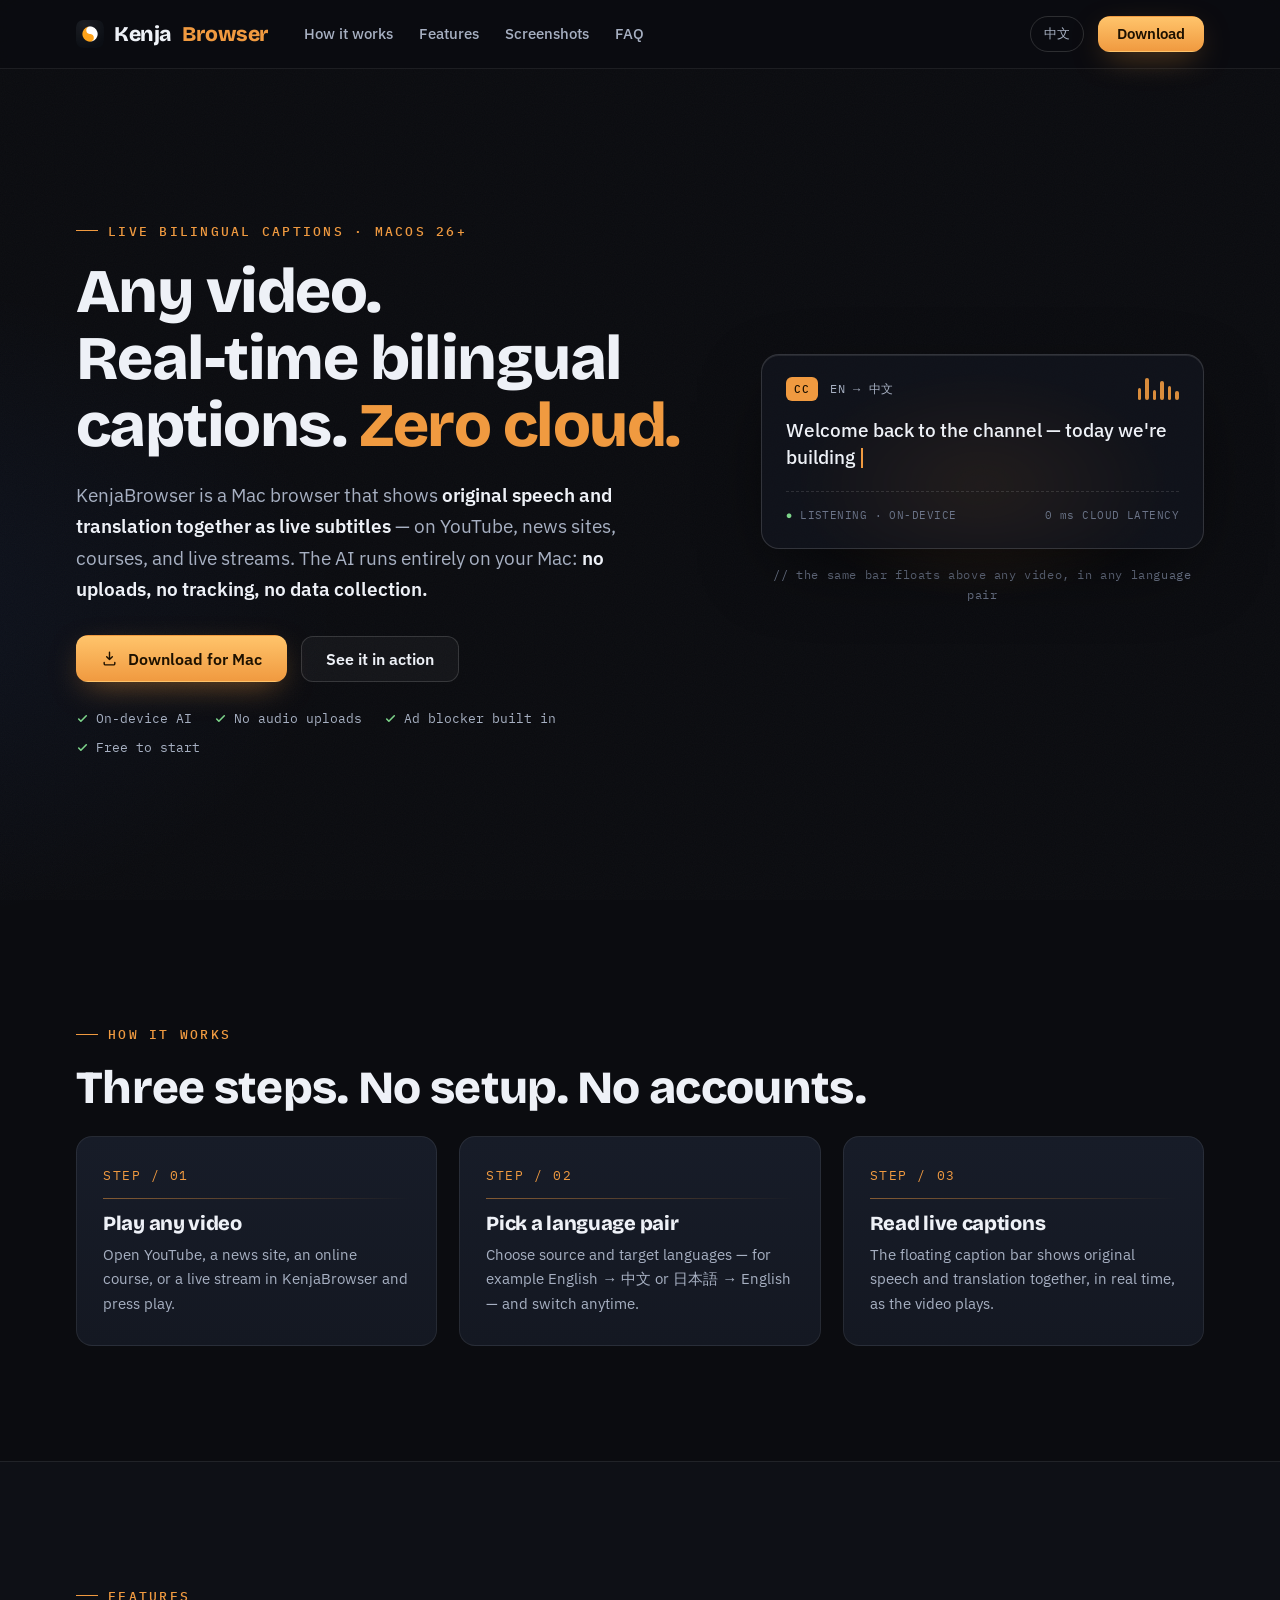
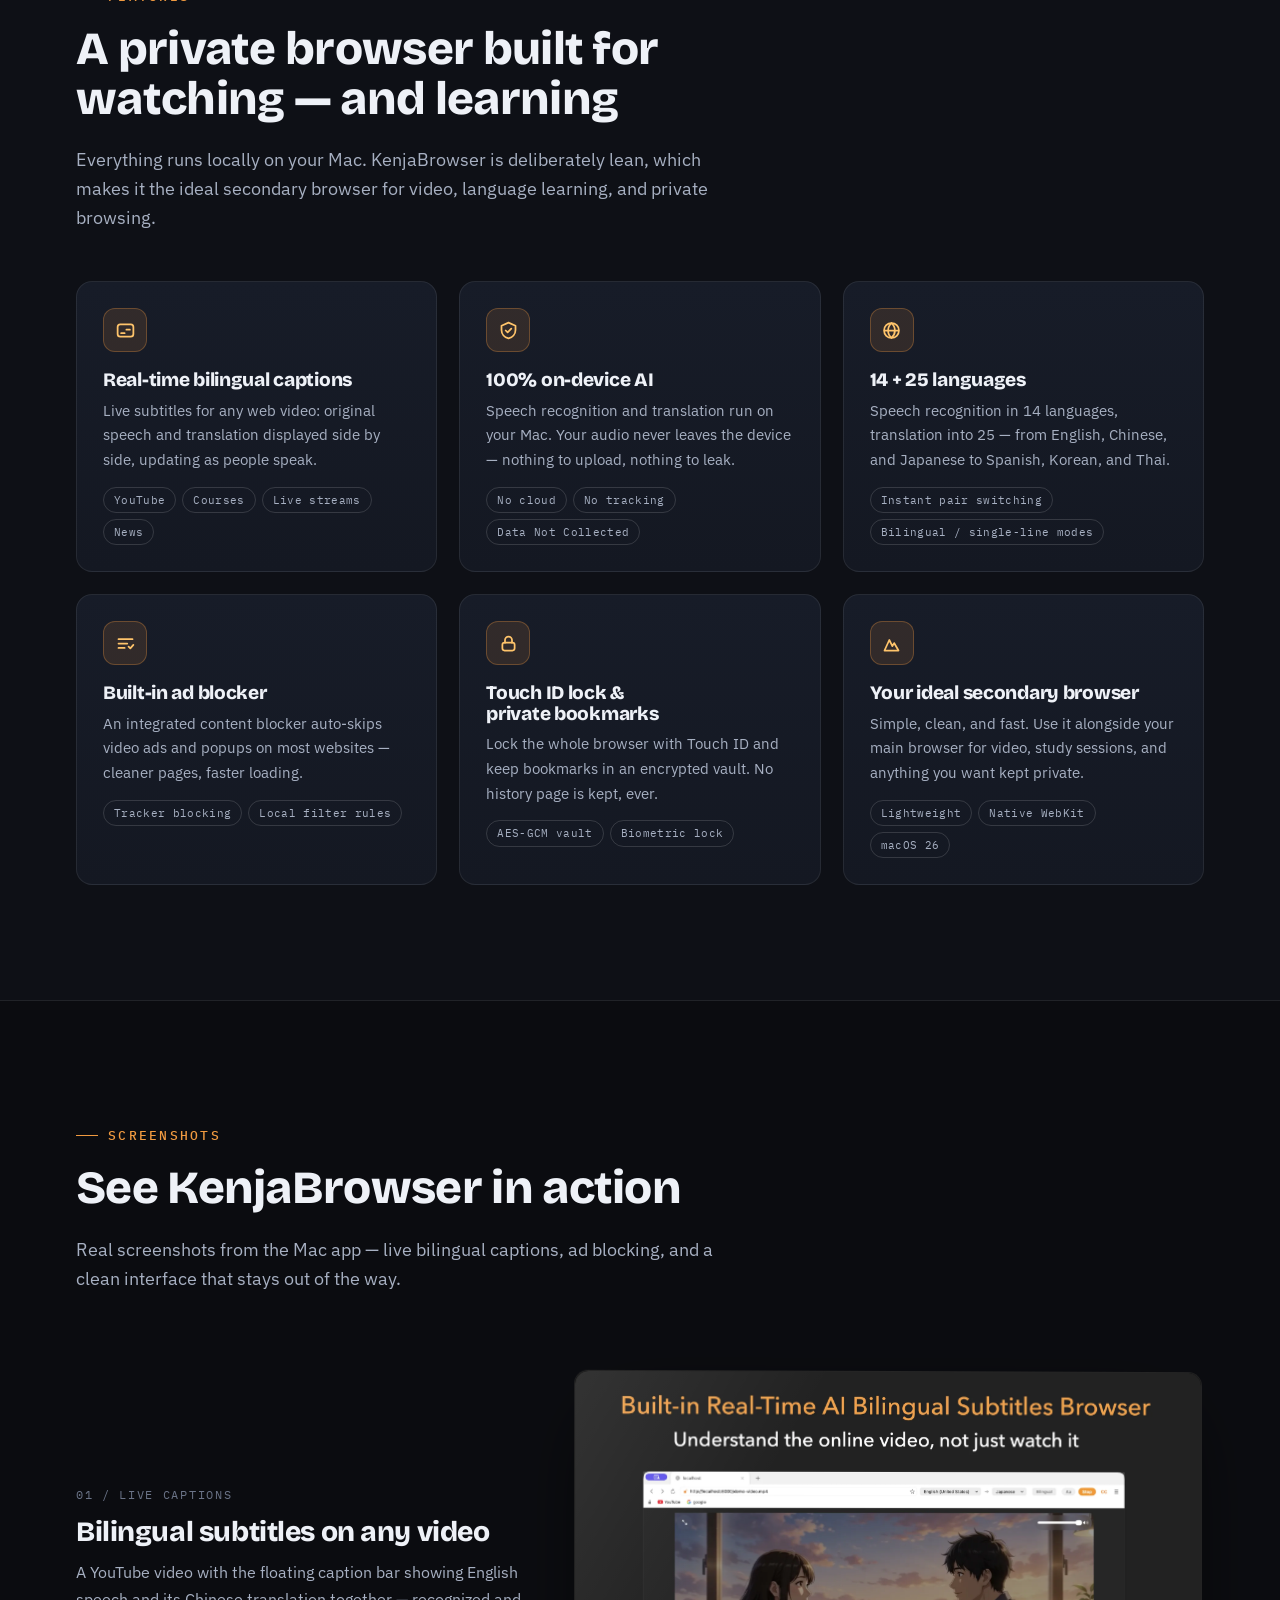
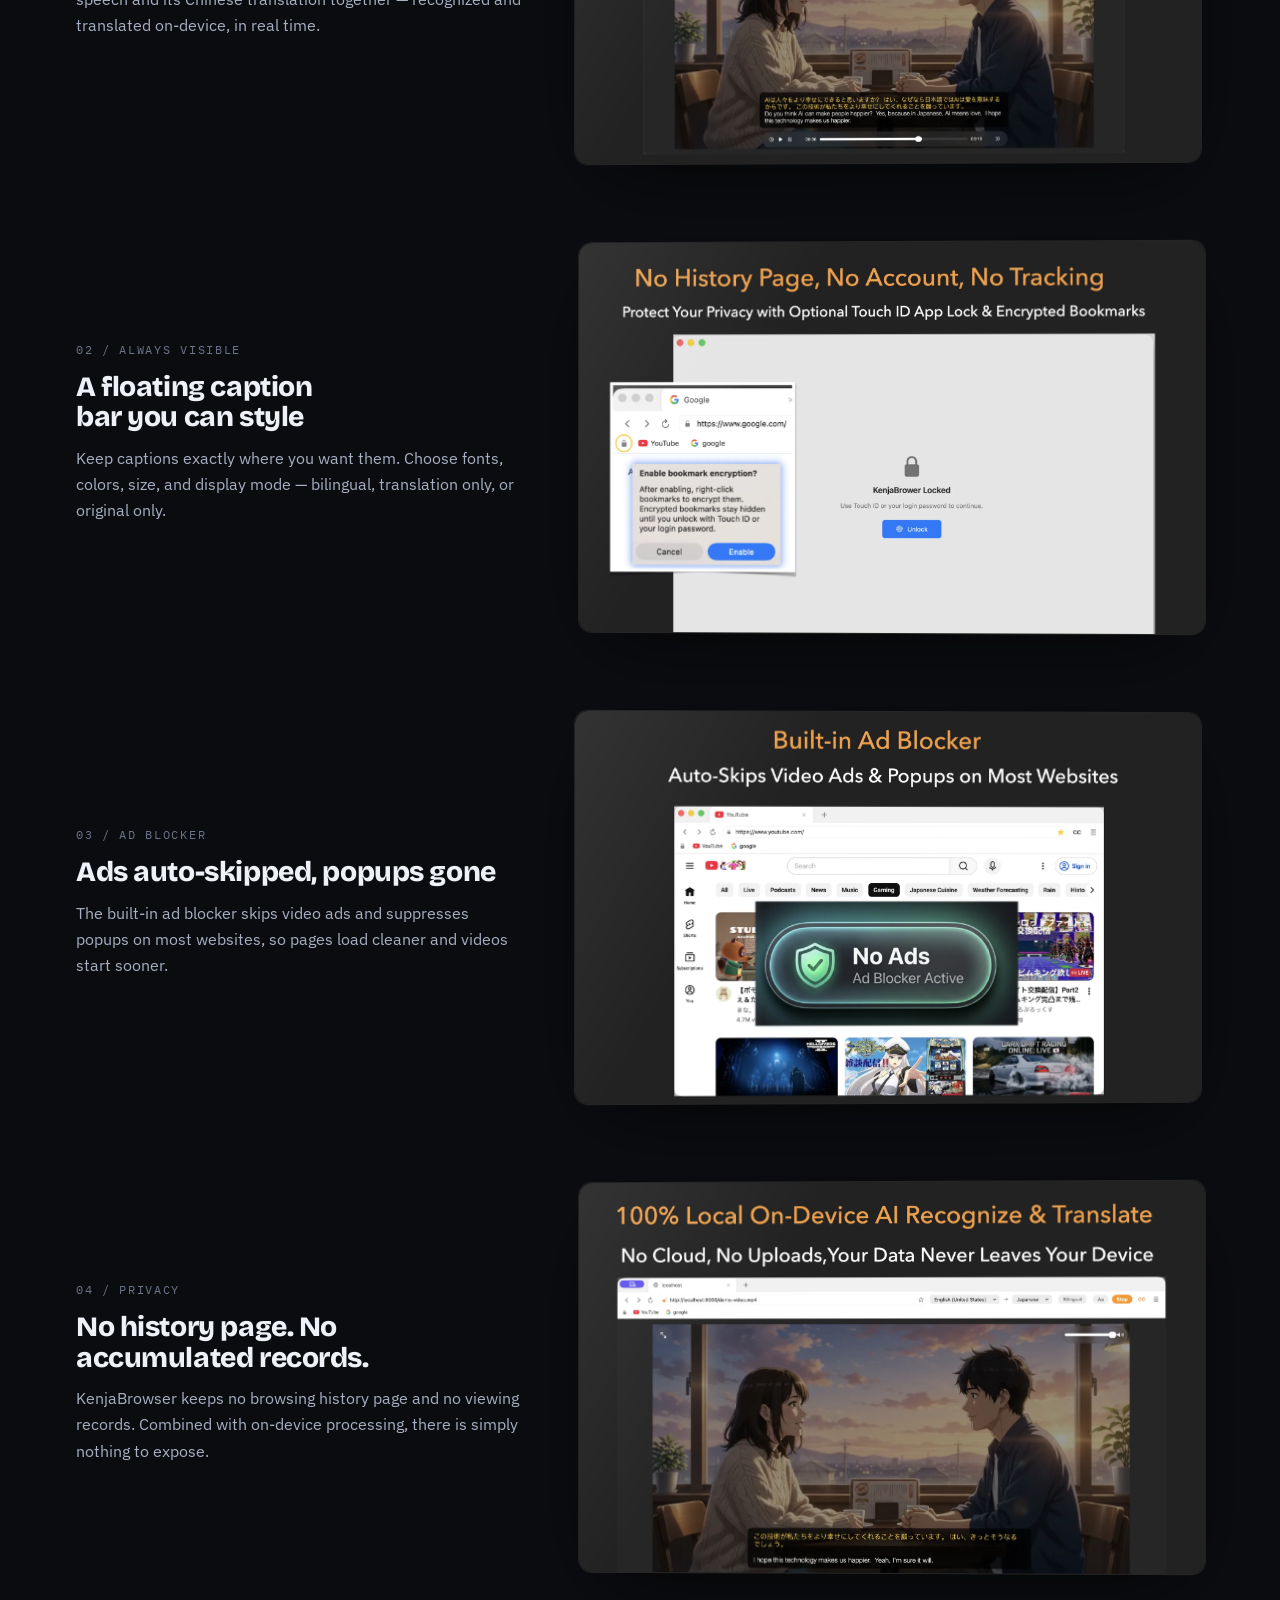
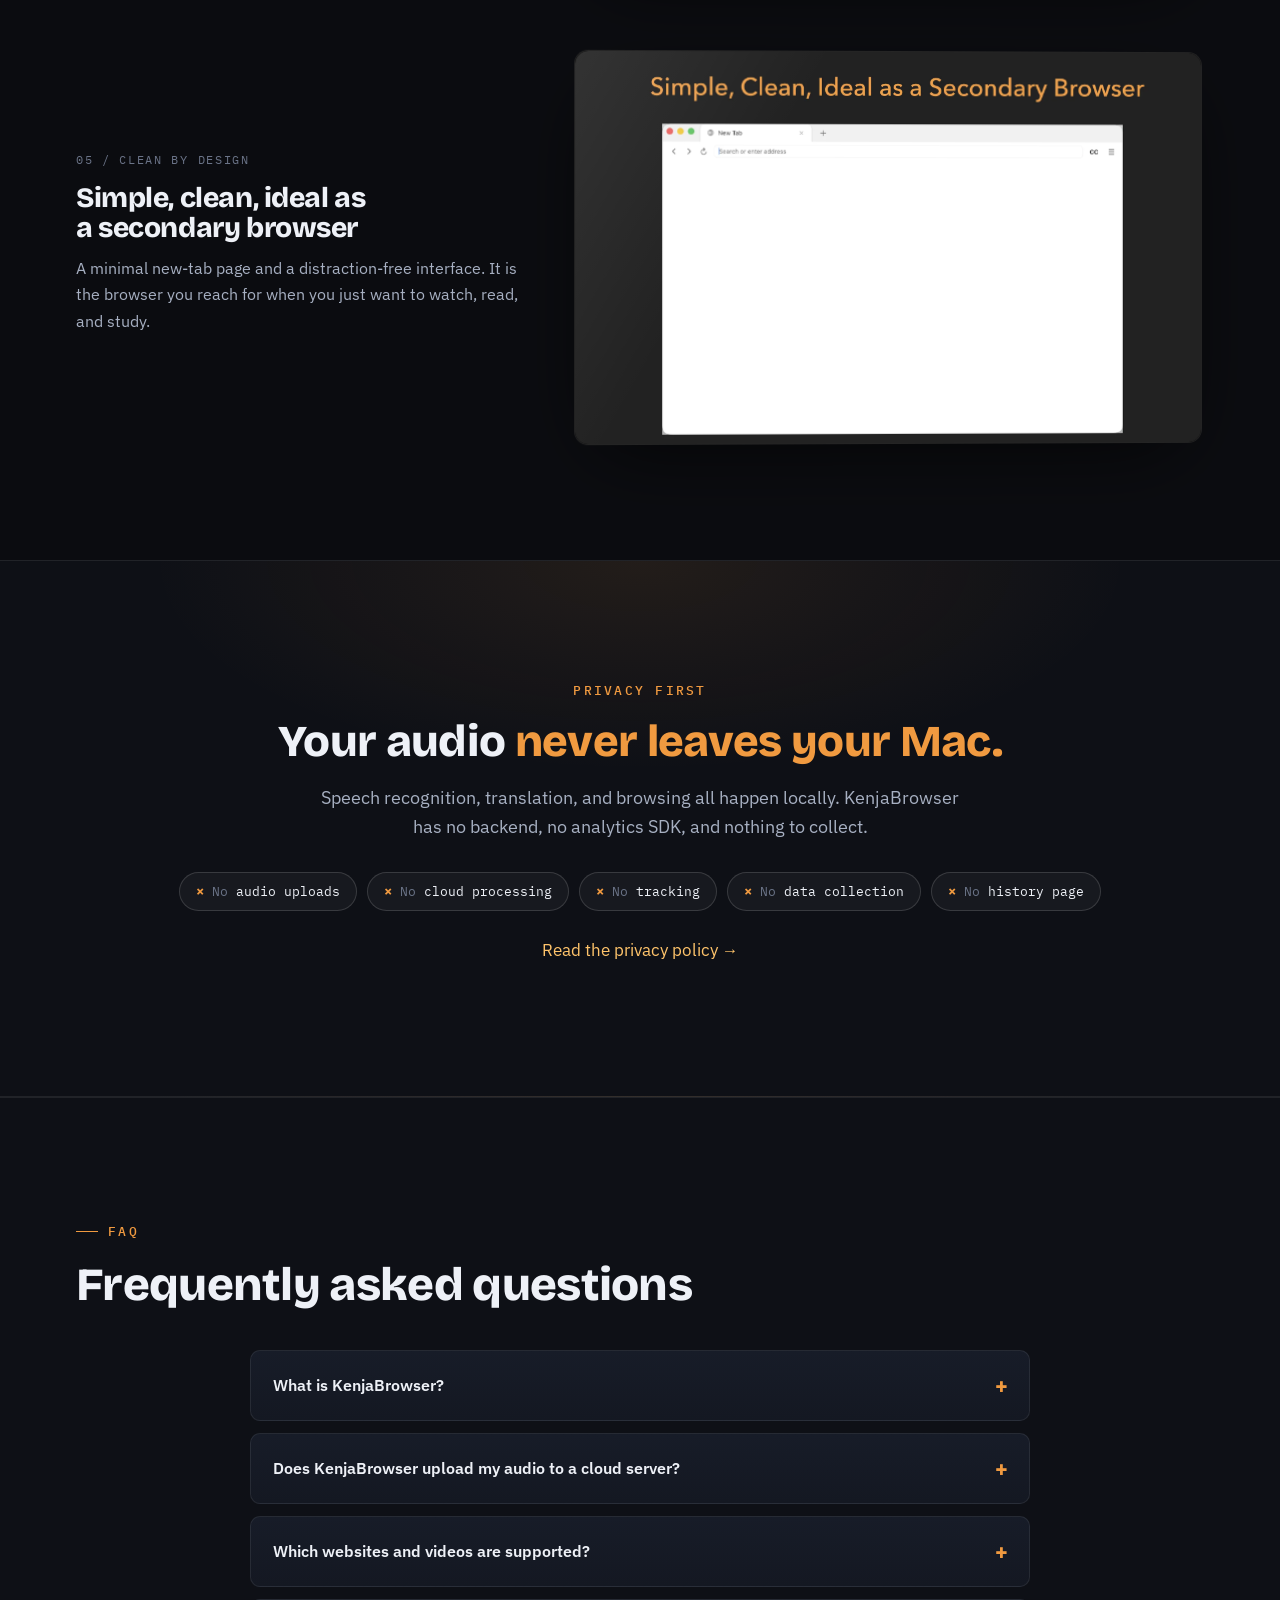
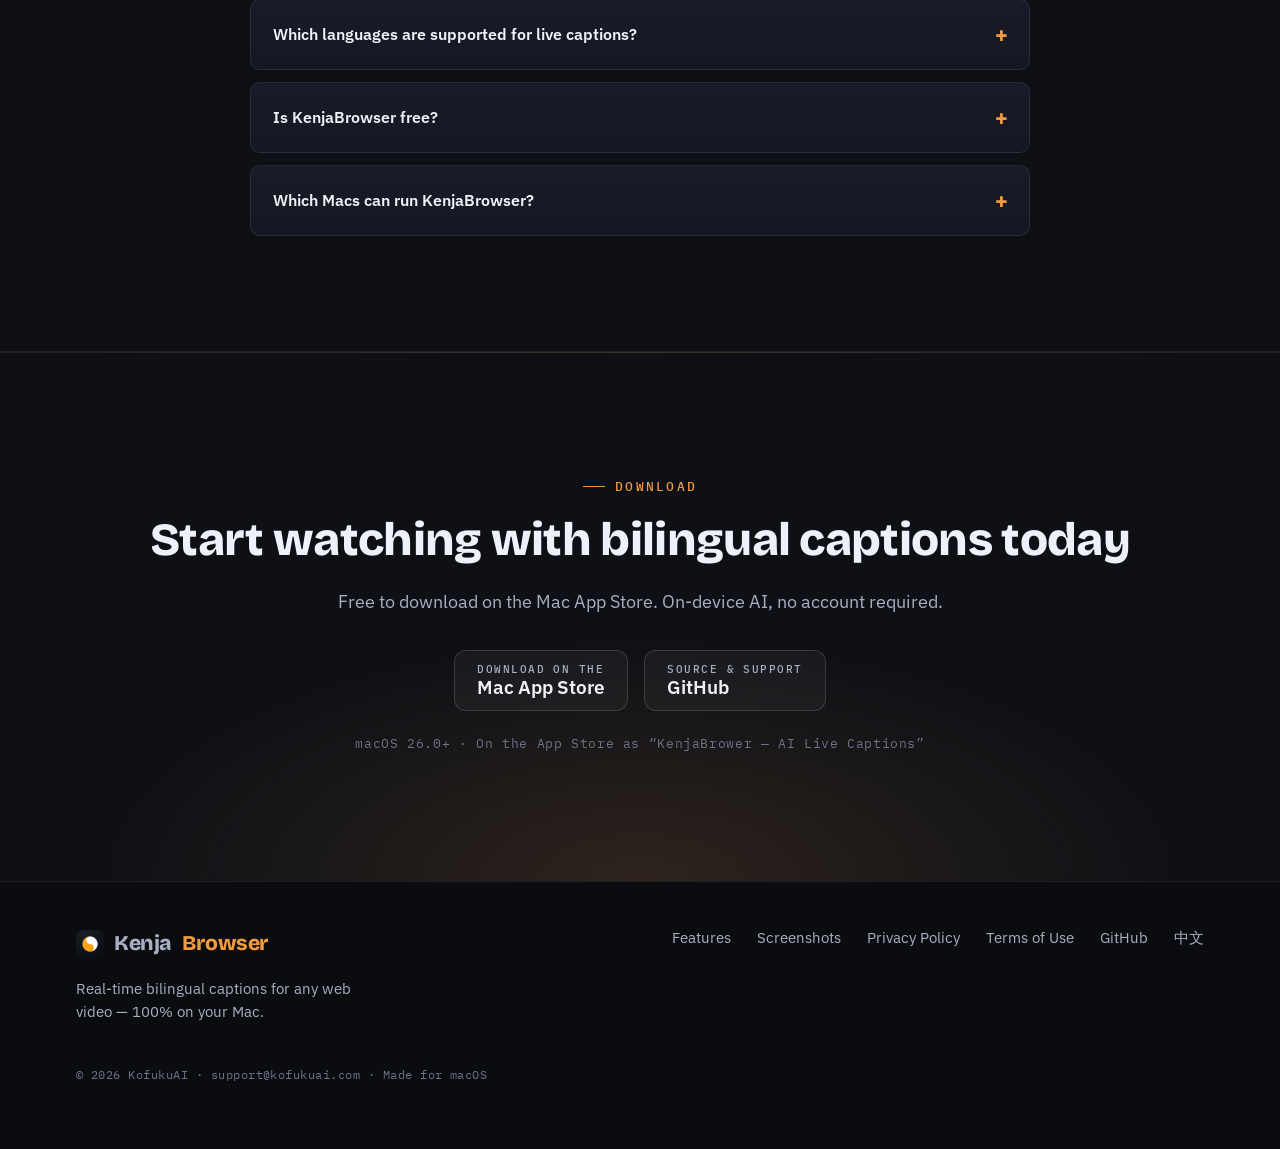
==== commit 47c68428: "Remove pricing section and price figures from pages - drop #pricing section and its nav/footer entri" ====
--- a/index.html
+++ b/index.html
@@ -81,12 +81,7 @@
           "Customizable floating caption bar"
         ],
         "author": { "@id": "https://kenjabrowser.kofukuai.com/#org" },
-        "offers": [
-          { "@type": "Offer", "name": "Free", "price": "0", "priceCurrency": "USD", "description": "Full browser features with a 30,000-character starter allowance for bilingual captions" },
-          { "@type": "Offer", "name": "Kenja PRO Monthly", "price": "2.99", "priceCurrency": "USD" },
-          { "@type": "Offer", "name": "Kenja PRO Yearly", "price": "14.99", "priceCurrency": "USD" },
-          { "@type": "Offer", "name": "Kenja PRO Lifetime", "price": "19.99", "priceCurrency": "USD", "description": "One-time purchase, unlimited bilingual live captions forever" }
-        ]
+        "isAccessibleForFree": true
       },
       {
         "@type": "FAQPage",
@@ -114,7 +109,7 @@
           {
             "@type": "Question",
             "name": "Is KenjaBrowser free?",
-            "acceptedAnswer": { "@type": "Answer", "text": "The free plan includes all core browser features plus a 30,000-character starter allowance for bilingual captions. Kenja PRO unlocks unlimited captions at $2.99/month, $14.99/year, or $19.99 as a one-time lifetime purchase." }
+            "acceptedAnswer": { "@type": "Answer", "text": "The app is free to download and includes all core browser features with a starter allowance for bilingual captions. Kenja PRO optionally unlocks unlimited captions — plans and pricing are shown in the app." }
           },
           {
             "@type": "Question",
@@ -140,7 +135,6 @@
         <a href="#how-it-works">How it works</a>
         <a href="#features">Features</a>
         <a href="#screenshots">Screenshots</a>
-        <a href="#pricing">Pricing</a>
         <a href="#faq">FAQ</a>
       </nav>
       <div class="header-actions">
@@ -388,69 +382,6 @@
       </div>
     </section>
 
-    <!-- ============ PRICING ============ -->
-    <section id="pricing" aria-labelledby="pricing-title">
-      <div class="container">
-        <div class="reveal">
-          <p class="eyebrow">Pricing</p>
-          <h2 class="section-title" id="pricing-title">Free to start. Pay once if you love it.</h2>
-          <p class="section-lede">Every plan includes the full browser, the ad blocker, and privacy features. Captions start free — upgrade only if you want unlimited.</p>
-        </div>
-        <div class="pricing-grid">
-          <div class="price-card reveal">
-            <p class="price-name">Free</p>
-            <p class="price-value">$0</p>
-            <p class="price-desc">Full browser, captions starter pack</p>
-            <ul>
-              <li>All core browser features</li>
-              <li>Ad &amp; tracker blocker</li>
-              <li>30,000 caption characters</li>
-              <li>On-device AI, zero uploads</li>
-            </ul>
-            <a class="btn btn-ghost" href="#download" data-store-link>Download free</a>
-          </div>
-          <div class="price-card reveal">
-            <p class="price-name">PRO Monthly</p>
-            <p class="price-value">$2.99<small>/mo</small></p>
-            <p class="price-desc">Unlimited bilingual captions</p>
-            <ul>
-              <li>Unlimited live captions</li>
-              <li>All language pairs</li>
-              <li>All display modes &amp; styling</li>
-              <li>Cancel anytime</li>
-            </ul>
-            <a class="btn btn-ghost" href="#download" data-store-link>Get PRO</a>
-          </div>
-          <div class="price-card reveal">
-            <p class="price-name">PRO Yearly</p>
-            <p class="price-value">$14.99<small>/yr</small></p>
-            <p class="price-desc">Everything in PRO, billed yearly</p>
-            <ul>
-              <li>Unlimited live captions</li>
-              <li>Save 58% vs monthly</li>
-              <li>All future updates</li>
-              <li>One Mac, one license</li>
-            </ul>
-            <a class="btn btn-ghost" href="#download" data-store-link>Get PRO</a>
-          </div>
-          <div class="price-card highlight reveal">
-            <span class="price-tagline">Best value</span>
-            <p class="price-name">PRO Lifetime</p>
-            <p class="price-value">$19.99<small> once</small></p>
-            <p class="price-desc">Pay once. Own it forever.</p>
-            <ul>
-              <li>Unlimited captions, forever</li>
-              <li>No subscription, no renewal</li>
-              <li>Launch-offer price</li>
-              <li>Everything in PRO</li>
-            </ul>
-            <a class="btn btn-primary" href="#download" data-store-link>Get lifetime</a>
-          </div>
-        </div>
-        <p class="pricing-note">Prices in USD. In-app purchases are processed by Apple — we never see your payment details.</p>
-      </div>
-    </section>
-
     <!-- ============ FAQ ============ -->
     <section id="faq" aria-labelledby="faq-title" style="background: var(--bg-2); border-block: 1px solid var(--line);">
       <div class="container">
@@ -486,7 +417,7 @@
           <details class="faq">
             <summary>Is KenjaBrowser free?</summary>
             <div class="faq-body">
-              <p>The free plan includes all core browser features plus a 30,000-character starter allowance for bilingual captions. Kenja PRO unlocks unlimited captions at $2.99/month, $14.99/year, or $19.99 as a one-time lifetime purchase.</p>
+              <p>The app is free to download and includes all core browser features with a starter allowance for bilingual captions. Kenja PRO optionally unlocks unlimited captions — plans and pricing are shown in the app.</p>
             </div>
           </details>
           <details class="faq">
@@ -535,7 +466,6 @@
         <nav class="footer-links" aria-label="Footer">
           <a href="#features">Features</a>
           <a href="#screenshots">Screenshots</a>
-          <a href="#pricing">Pricing</a>
           <a href="privacy/">Privacy Policy</a>
           <a href="https://www.apple.com/legal/internet-services/itunes/dev/stdeula/" rel="noopener">Terms of Use</a>
           <a href="https://github.com/KenjaHub/KenjaBrowser" rel="noopener">GitHub</a>
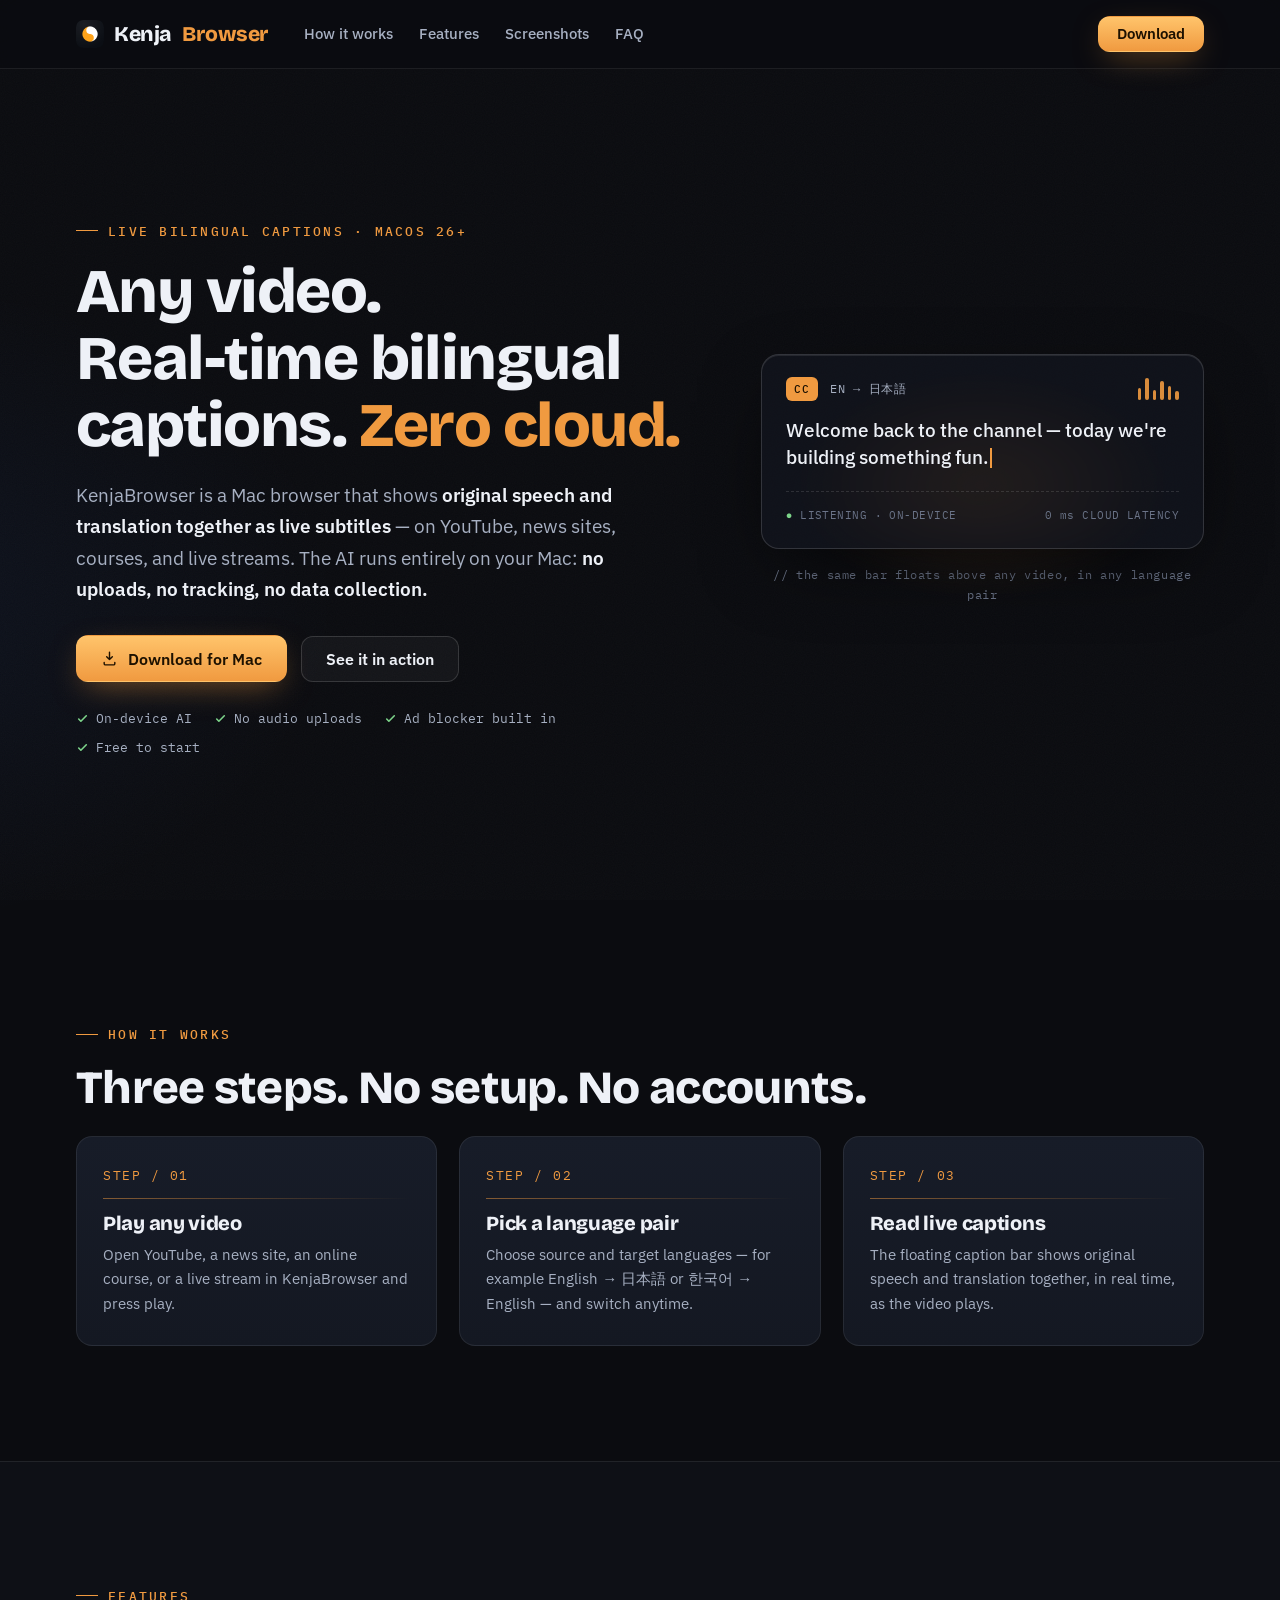
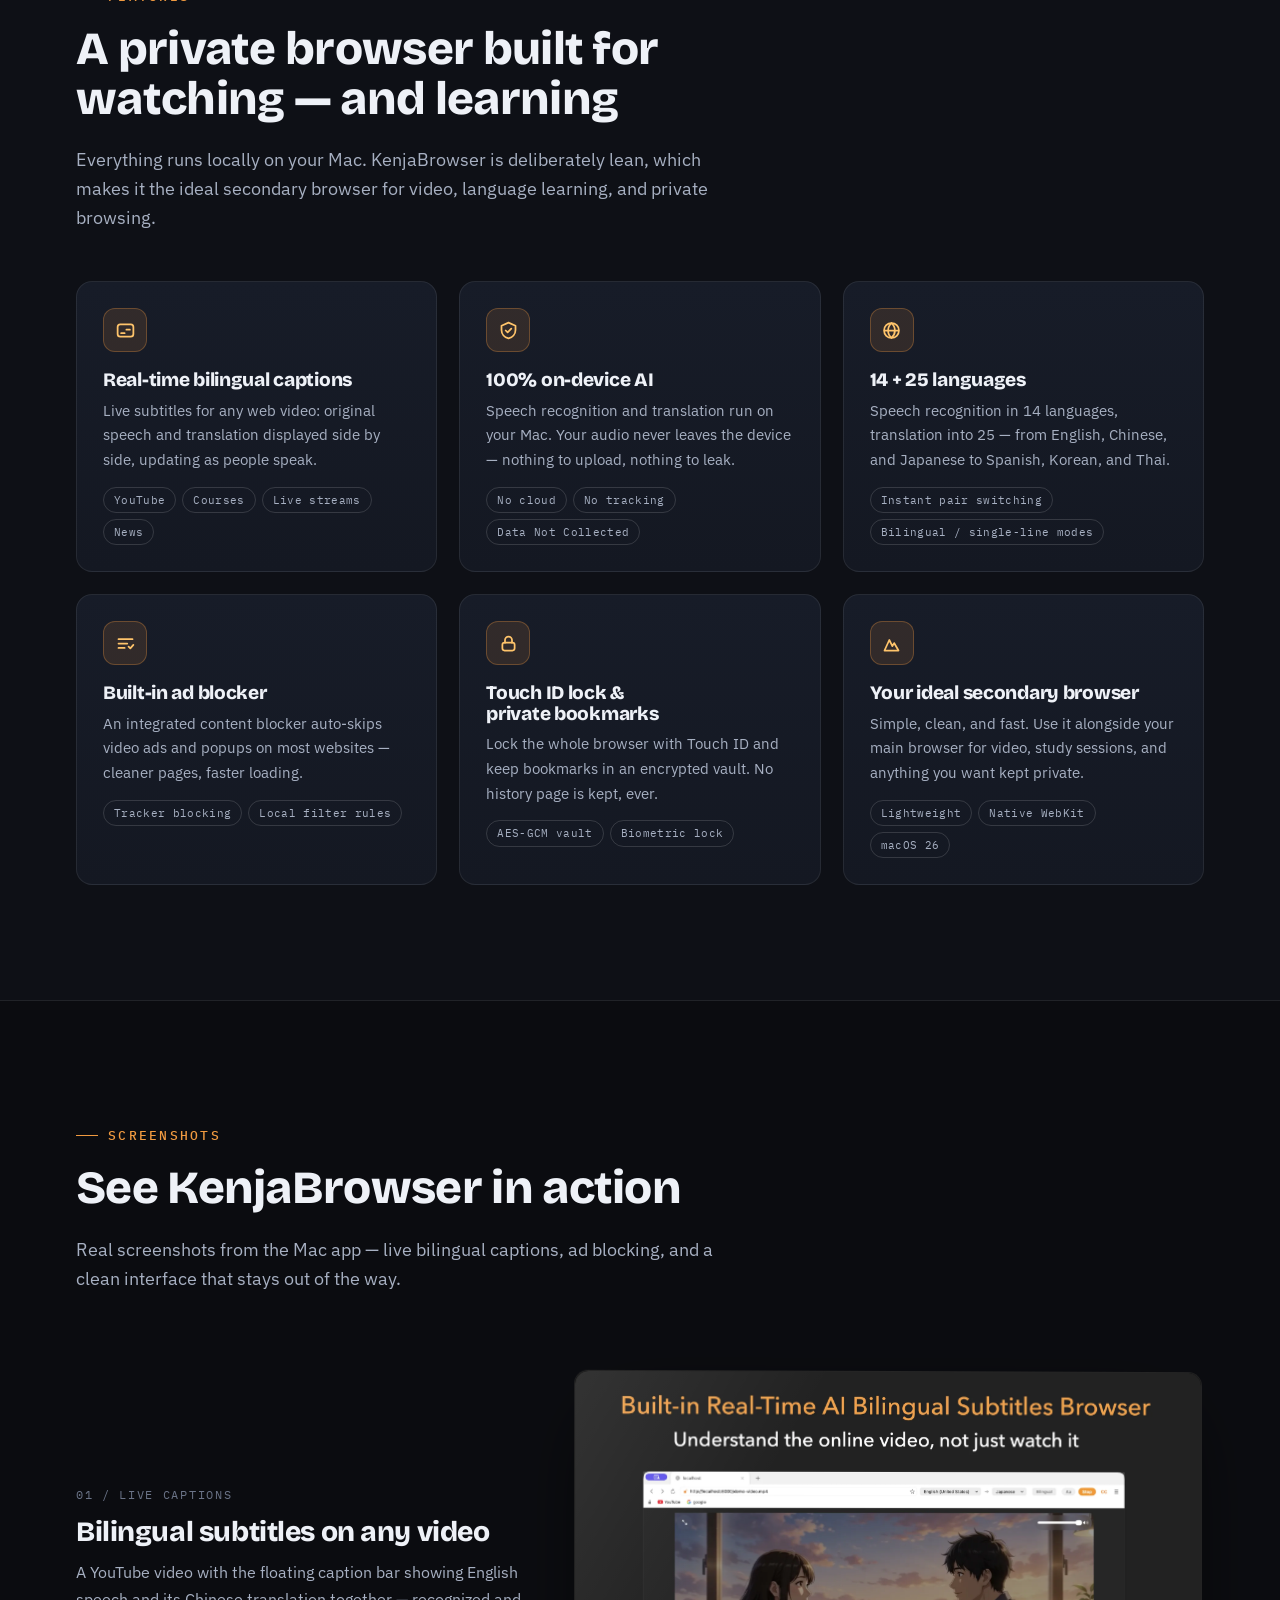
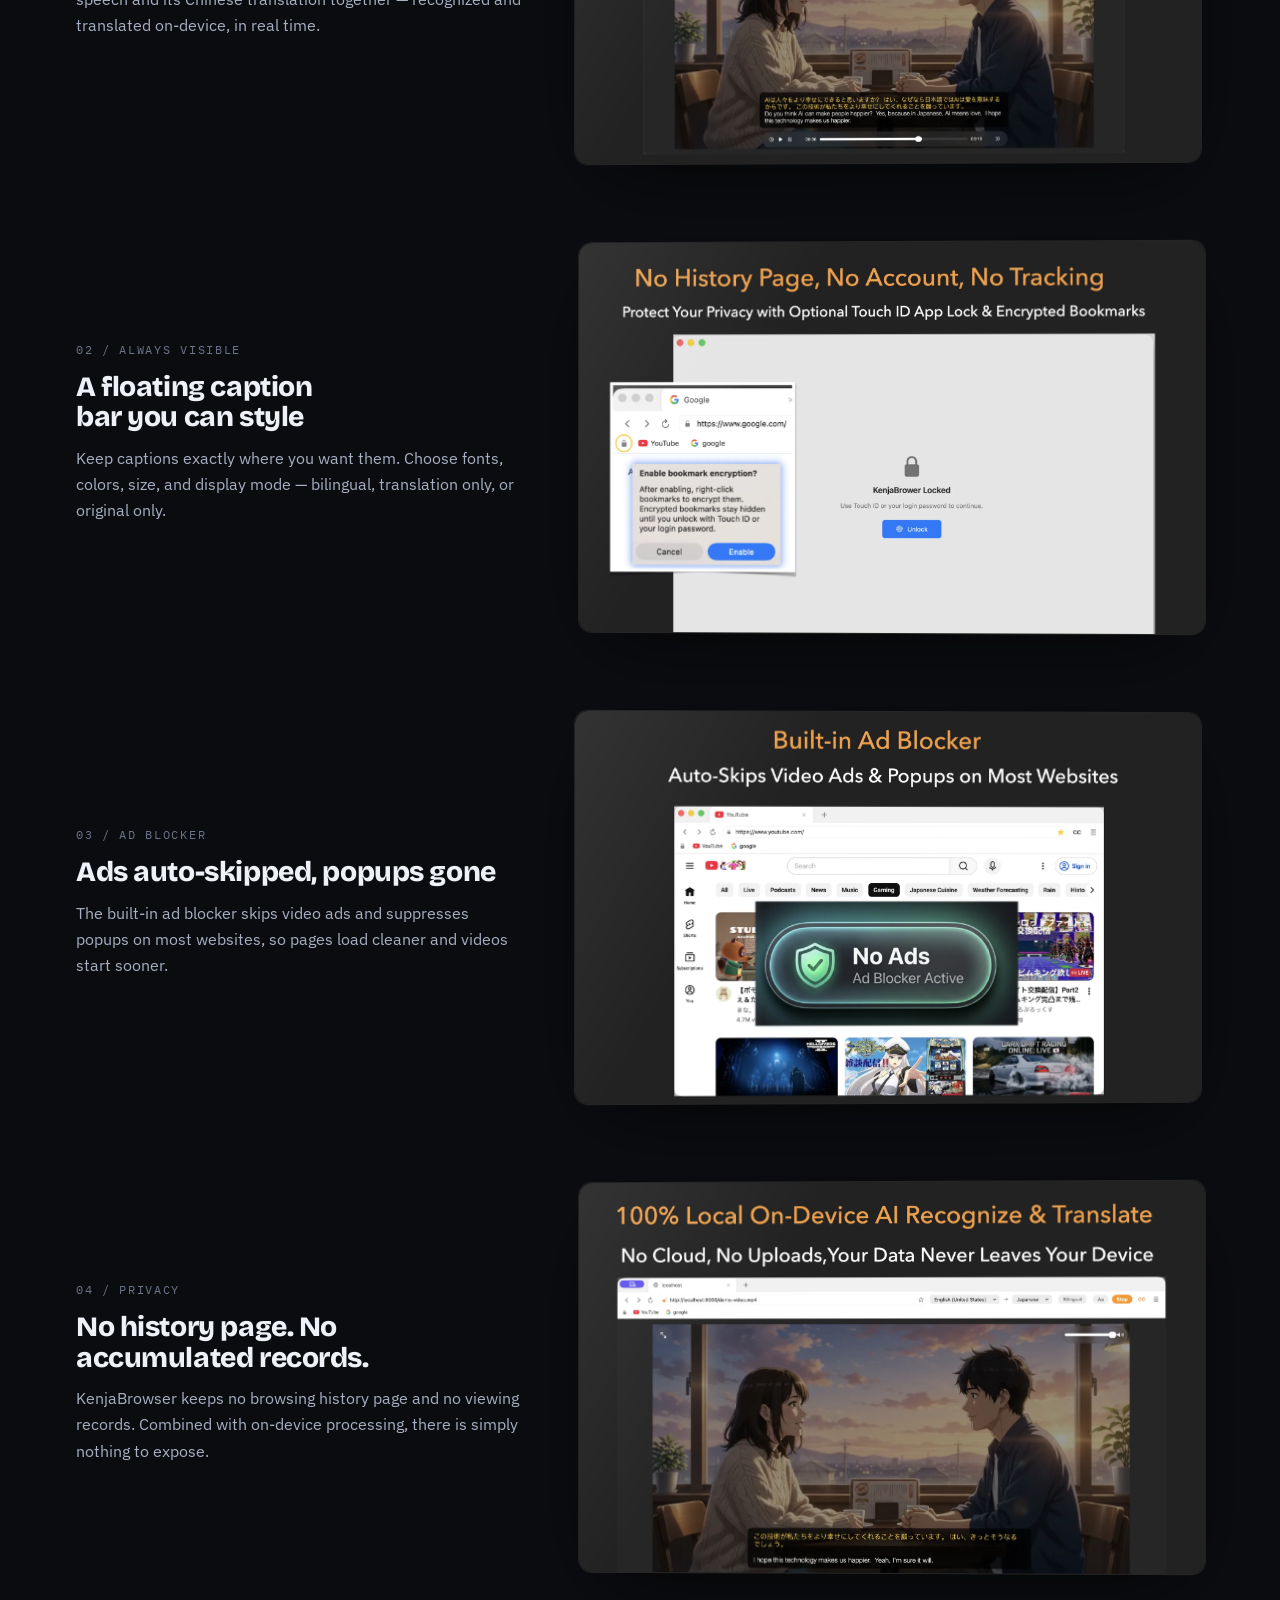
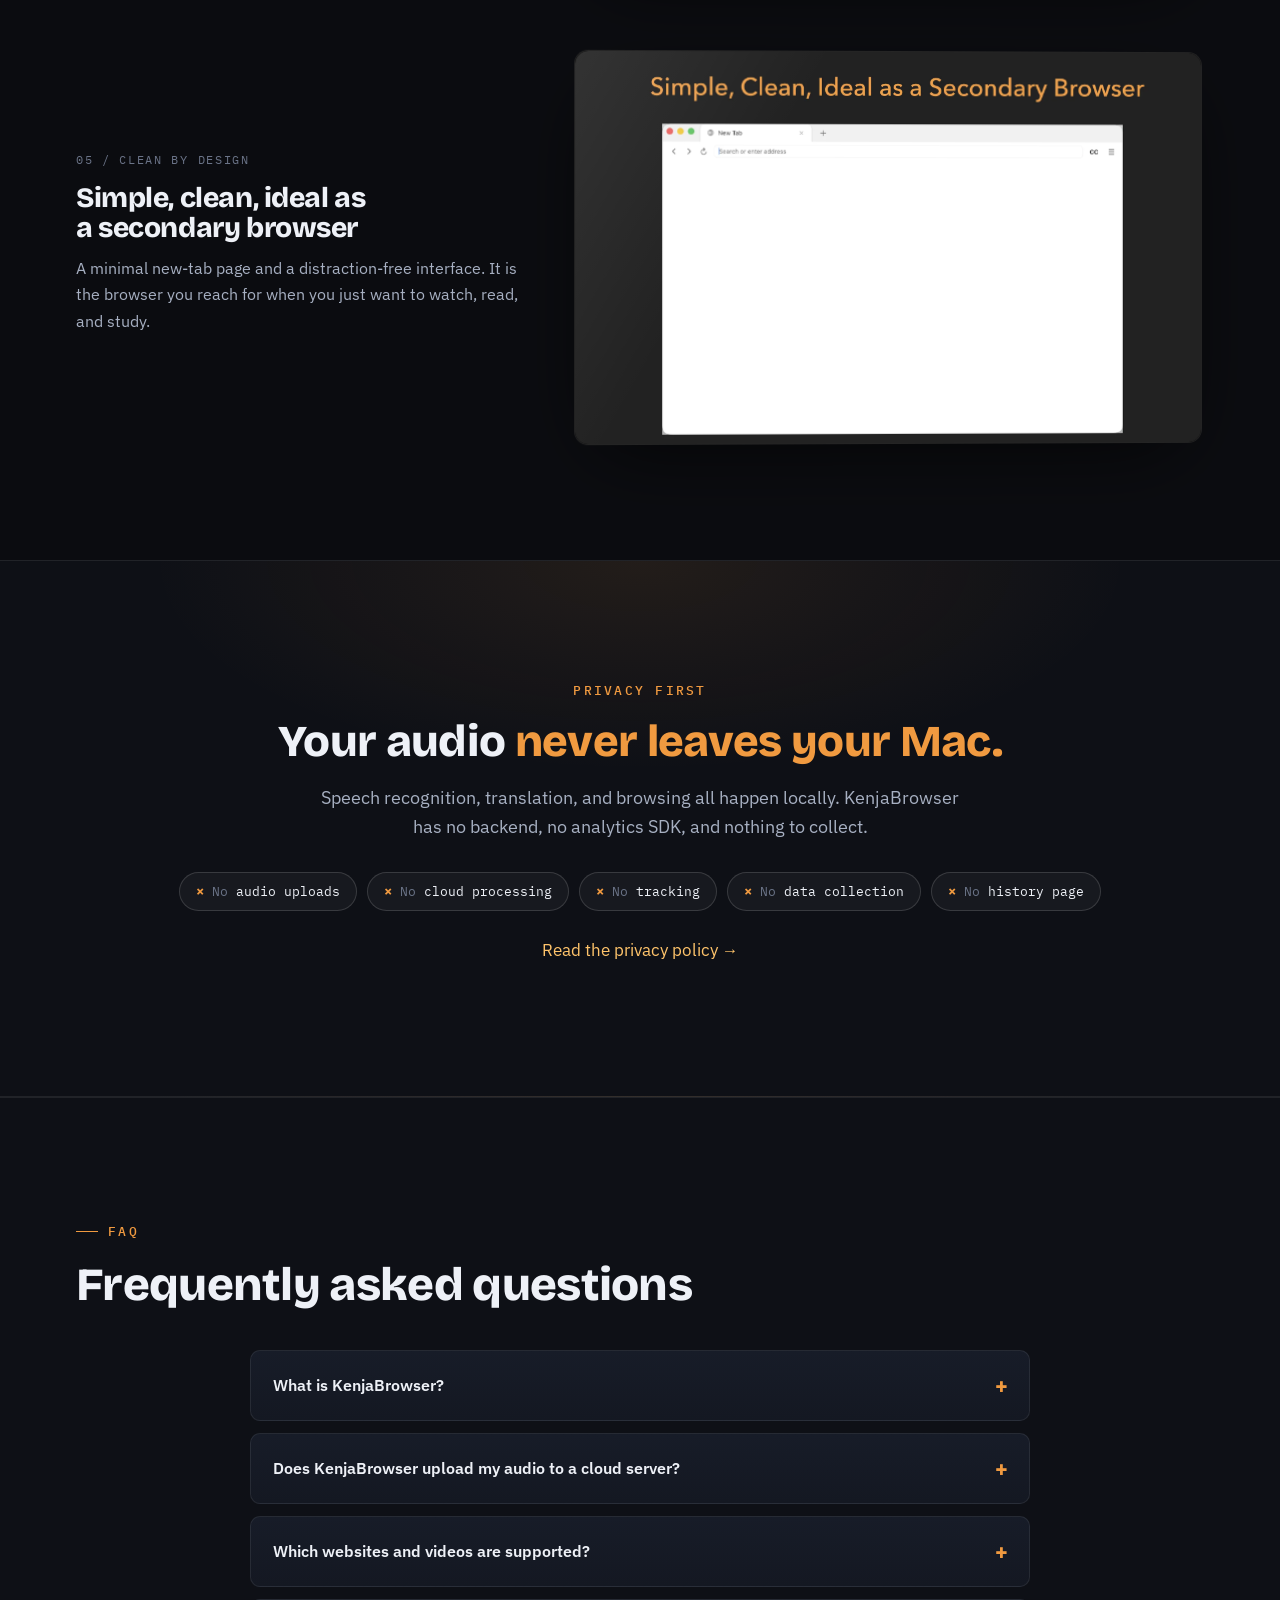
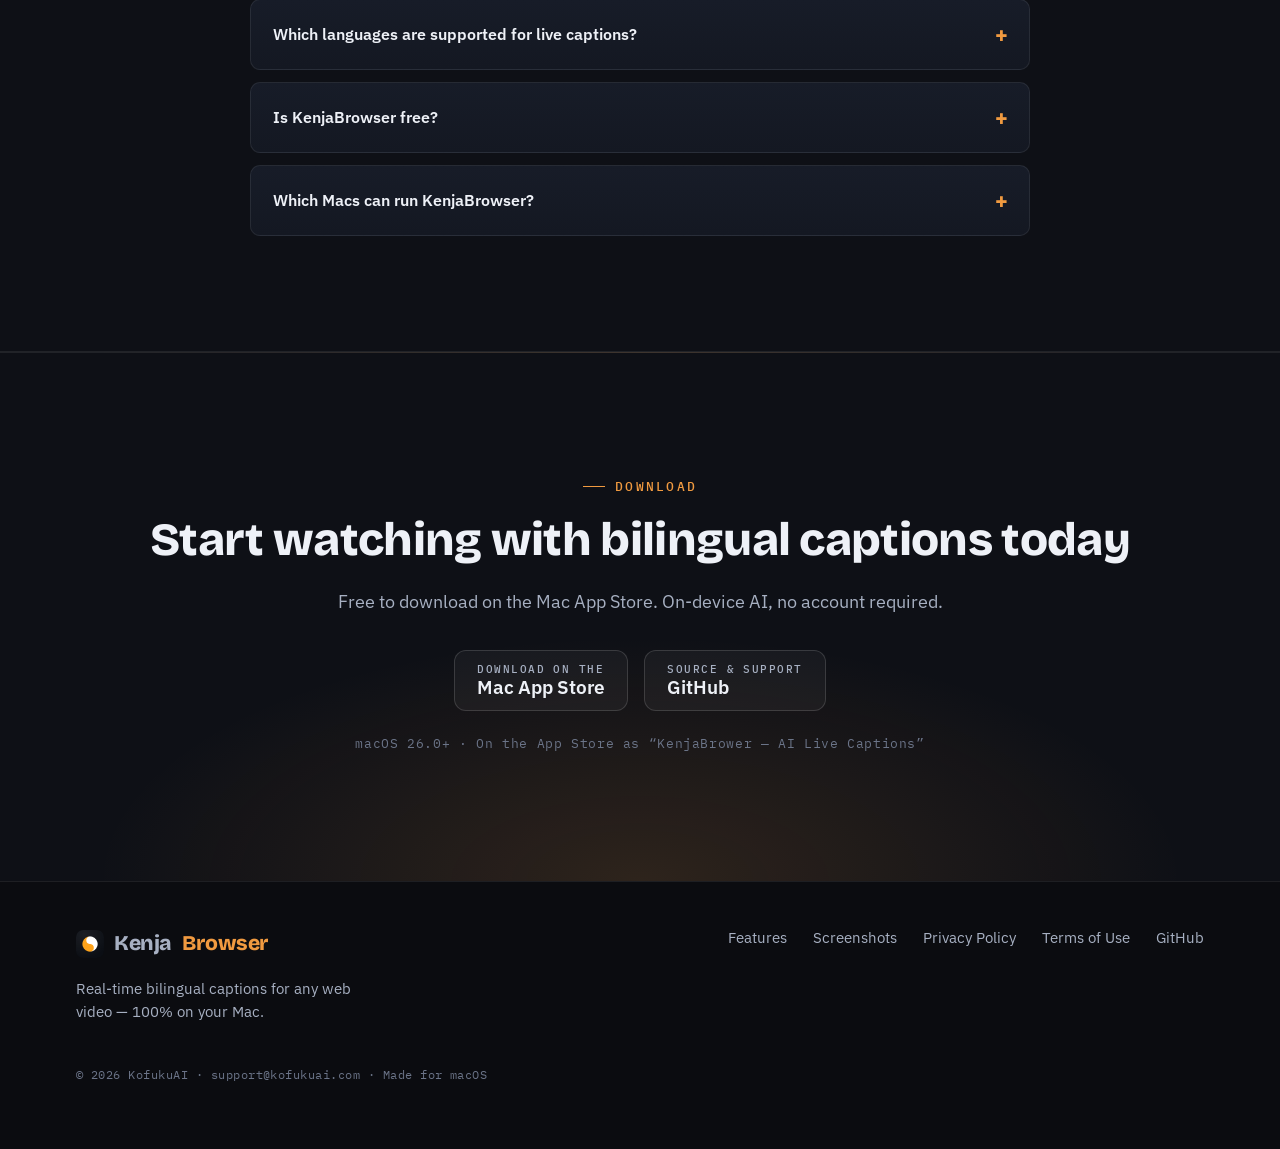
==== commit 56c80a04: "Make the site English-only - remove /zh/ pages, language switcher, and zh hreflang/og alternates - c" ====
--- a/index.html
+++ b/index.html
@@ -8,10 +8,6 @@
   <meta name="description" content="KenjaBrowser adds real-time bilingual subtitles to any web video — YouTube, courses, live streams — with 100% on-device AI. No uploads, no tracking. Free for Mac.">
 
   <link rel="canonical" href="https://kenjabrowser.kofukuai.com/">
-  <link rel="alternate" hreflang="en" href="https://kenjabrowser.kofukuai.com/">
-  <link rel="alternate" hreflang="zh-CN" href="https://kenjabrowser.kofukuai.com/zh/">
-  <link rel="alternate" hreflang="x-default" href="https://kenjabrowser.kofukuai.com/">
-
   <meta name="robots" content="index, follow, max-image-preview:large, max-snippet:-1">
   <meta name="theme-color" content="#0b0c10">
 
@@ -25,7 +21,6 @@
   <meta property="og:image:width" content="1200">
   <meta property="og:image:height" content="630">
   <meta property="og:locale" content="en_US">
-  <meta property="og:locale:alternate" content="zh_CN">
 
   <!-- Twitter -->
   <meta name="twitter:card" content="summary_large_image">
@@ -138,7 +133,6 @@
         <a href="#faq">FAQ</a>
       </nav>
       <div class="header-actions">
-        <a class="lang-switch" href="zh/" hreflang="zh-CN" lang="zh-CN">中文</a>
         <a class="btn btn-primary header-cta" href="#download" data-store-link>Download</a>
       </div>
     </div>
@@ -210,7 +204,7 @@
           <div class="step reveal">
             <span class="step-num">STEP / 02</span>
             <h3>Pick a language pair</h3>
-            <p>Choose source and target languages — for example English → 中文 or 日本語 → English — and switch anytime.</p>
+            <p>Choose source and target languages — for example English → 日本語 or 한국어 → English — and switch anytime.</p>
           </div>
           <div class="step reveal">
             <span class="step-num">STEP / 03</span>
@@ -469,7 +463,6 @@
           <a href="privacy/">Privacy Policy</a>
           <a href="https://www.apple.com/legal/internet-services/itunes/dev/stdeula/" rel="noopener">Terms of Use</a>
           <a href="https://github.com/KenjaHub/KenjaBrowser" rel="noopener">GitHub</a>
-          <a href="zh/" hreflang="zh-CN" lang="zh-CN">中文</a>
         </nav>
       </div>
       <p class="footer-note">© <span id="year">2026</span> KofukuAI · support@kofukuai.com · Made for macOS</p>
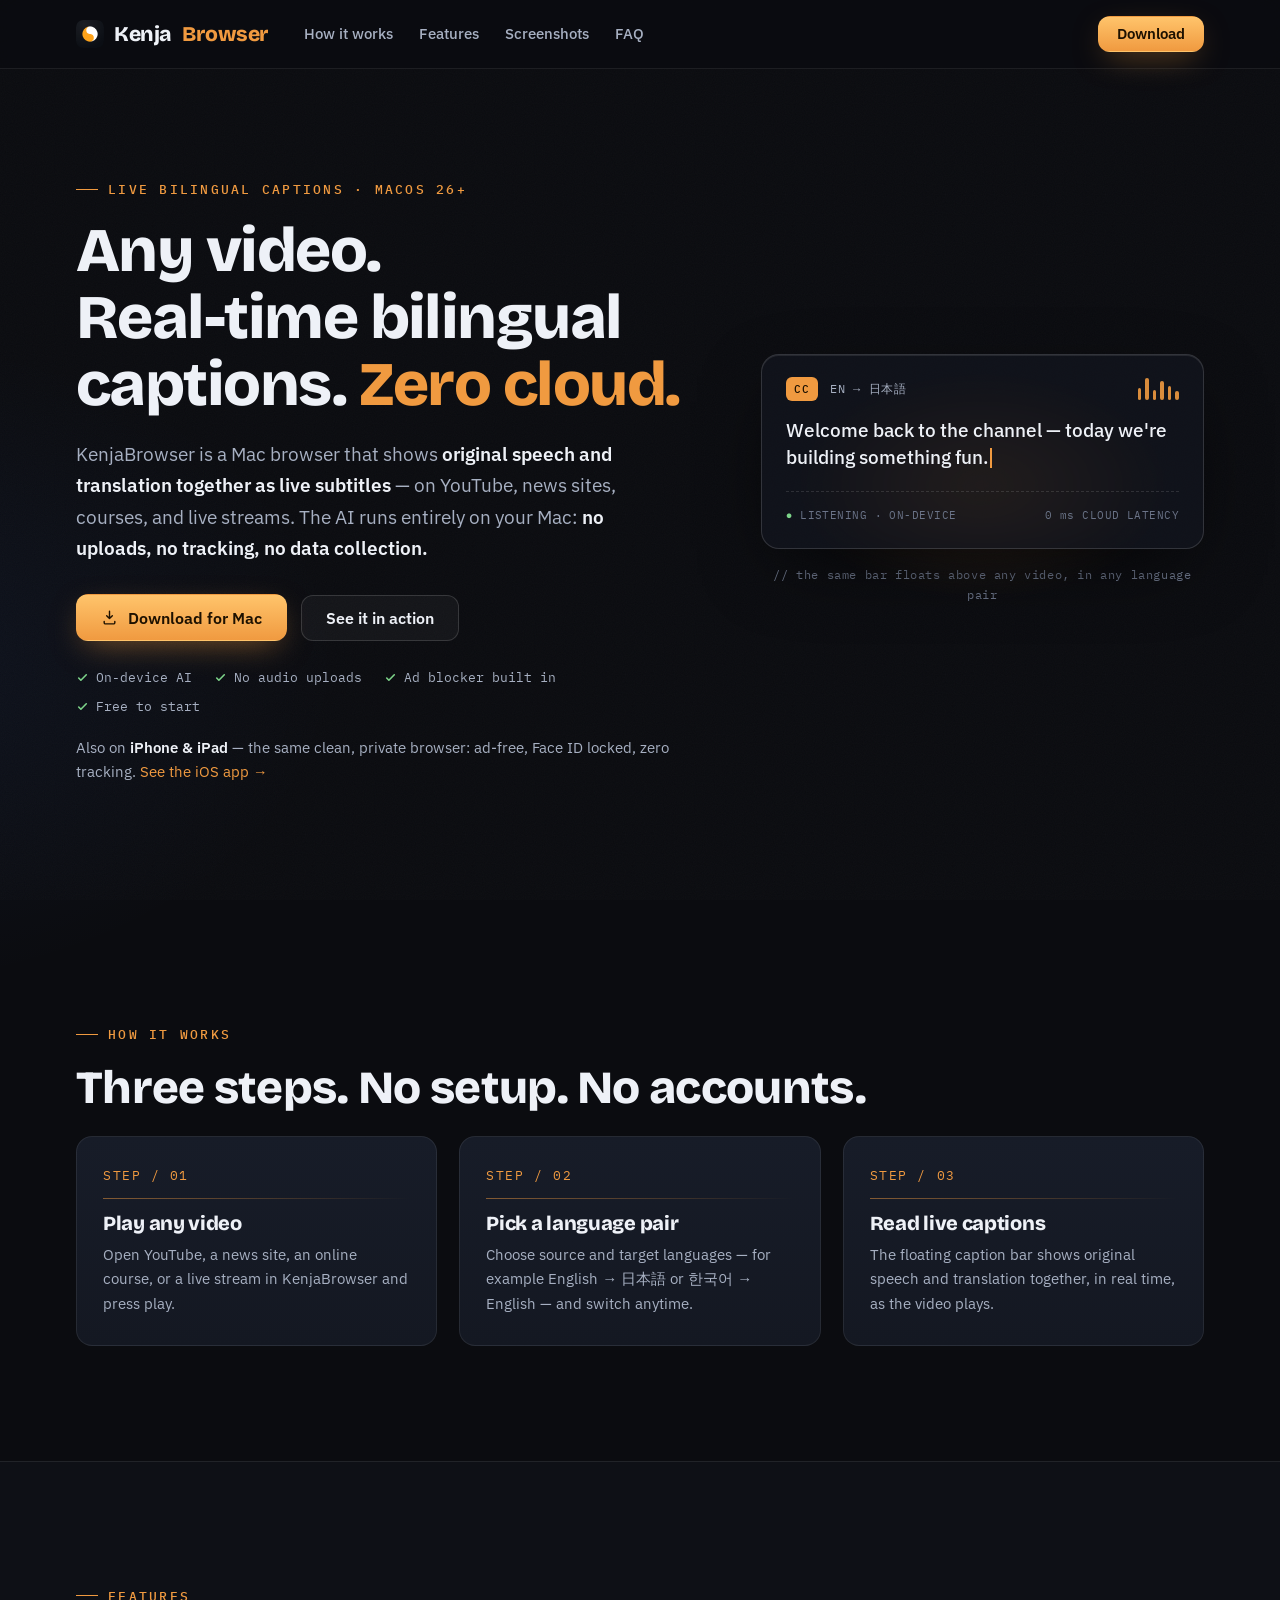
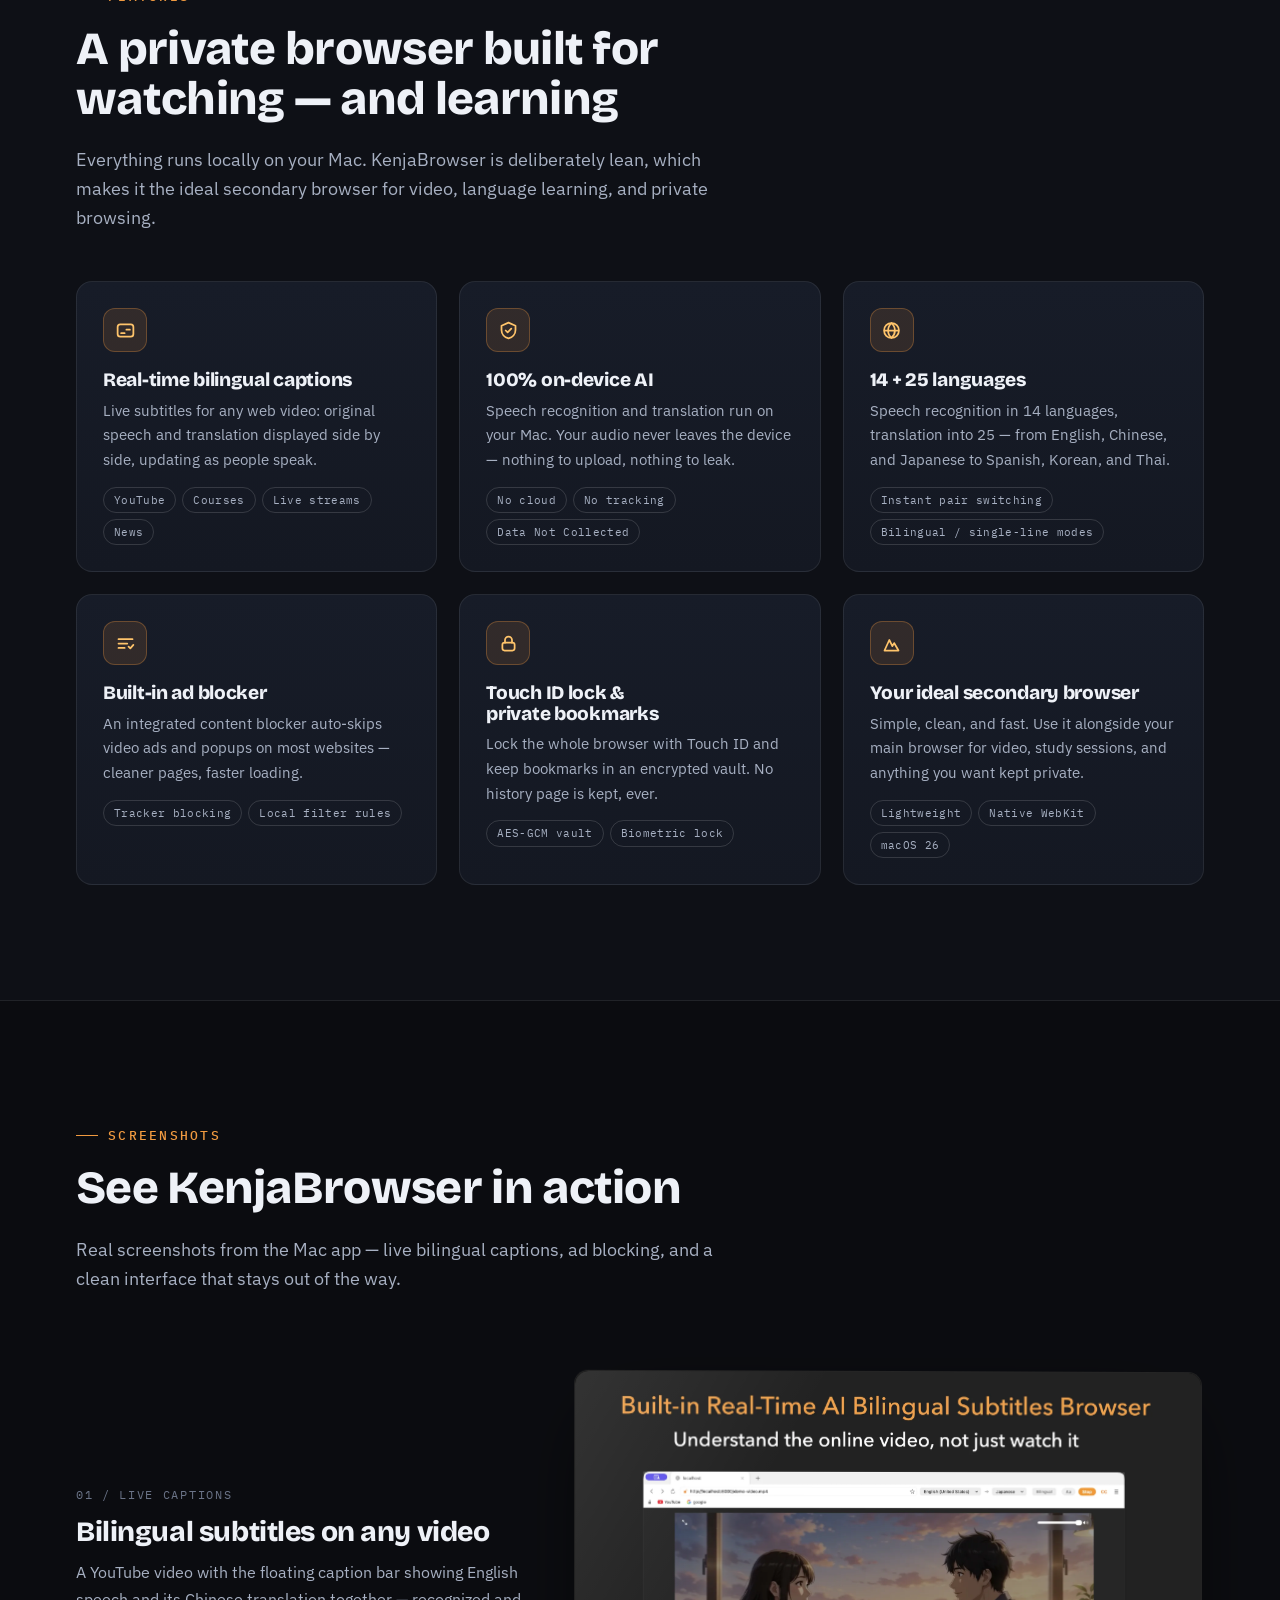
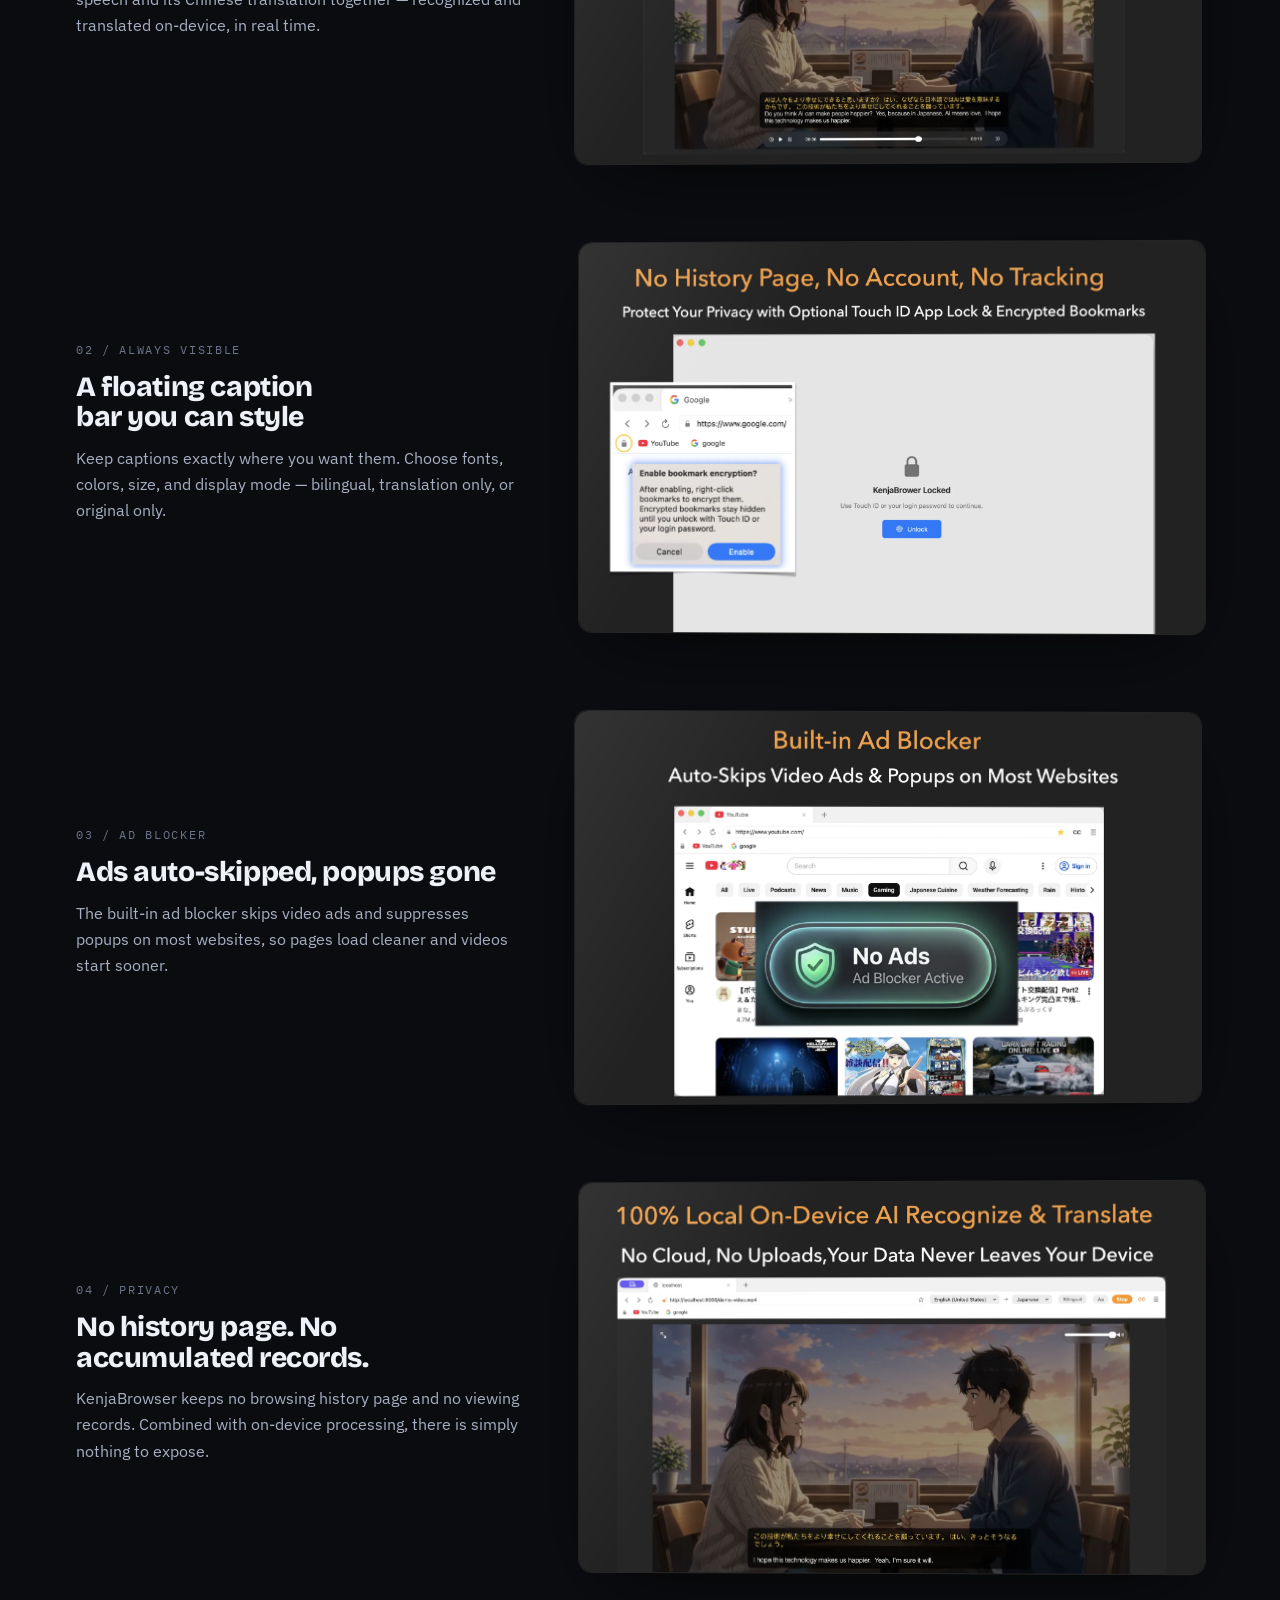
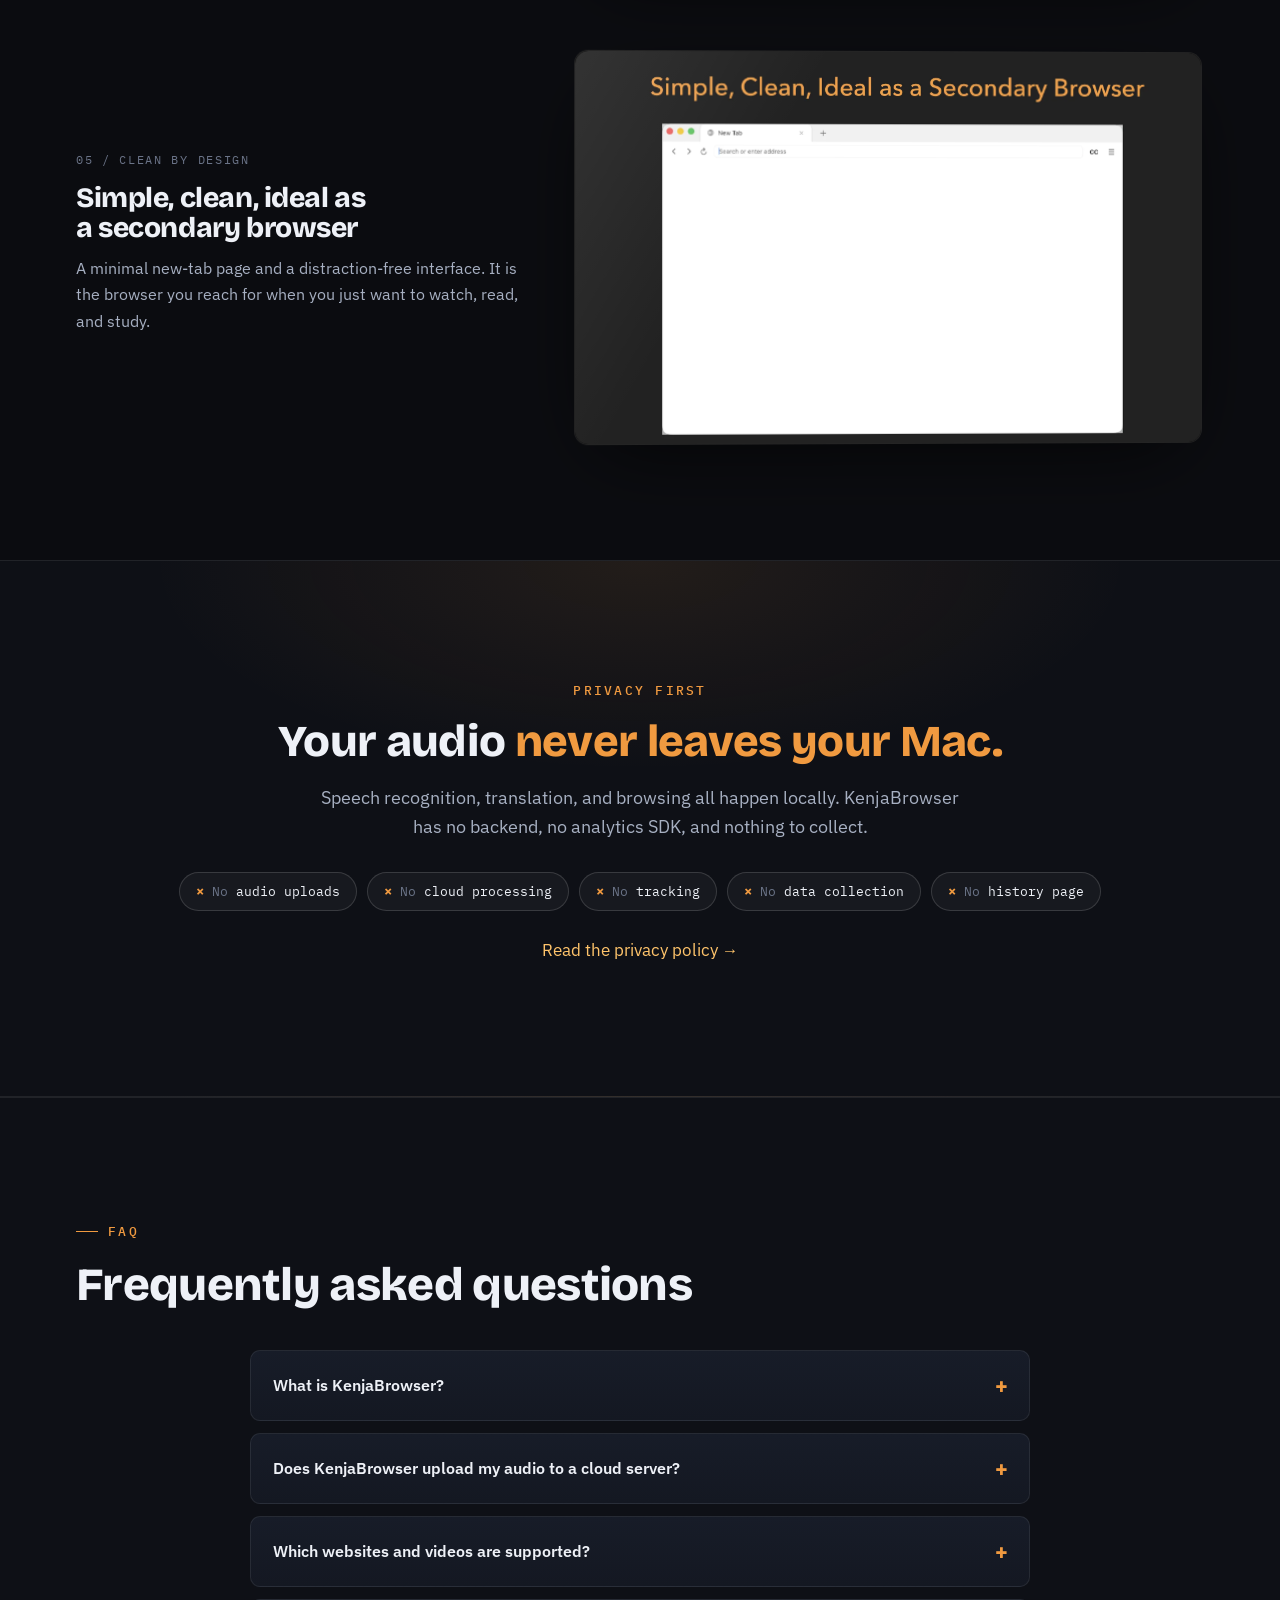
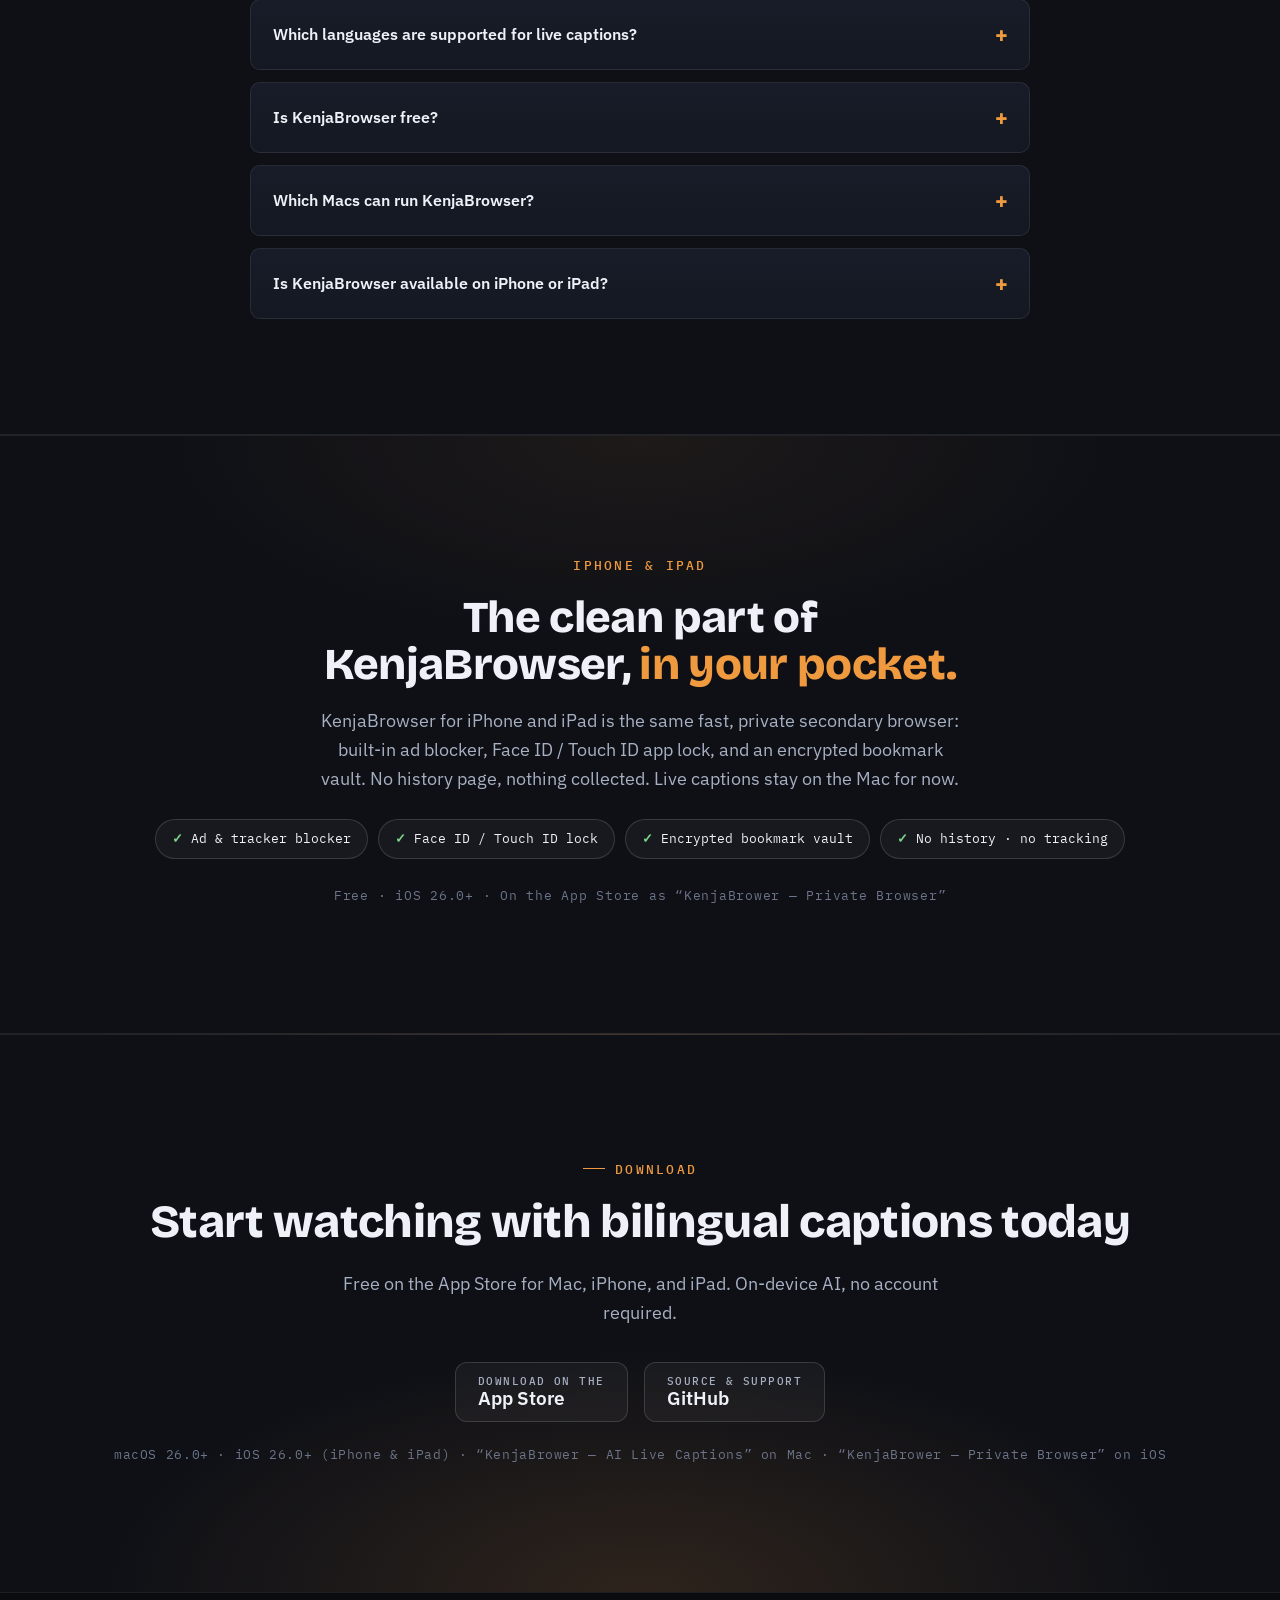
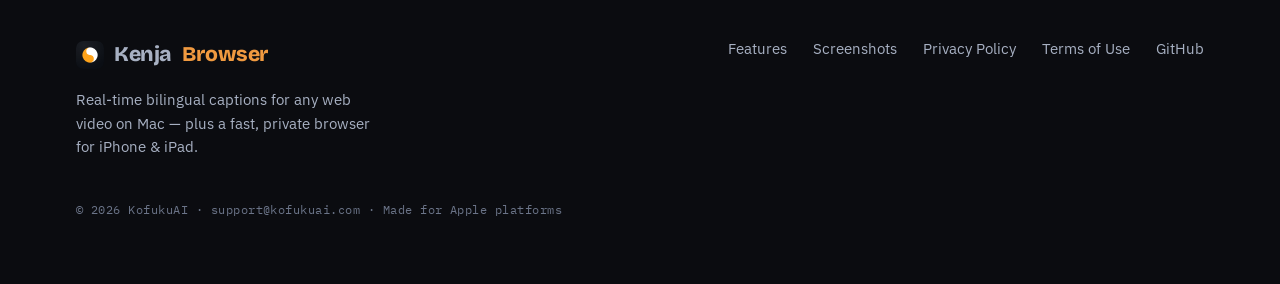
==== commit 6b83764a: "Add iOS positioning to site and rebuilt App Store screenshots Site: iPhone & iPad now covered across" ====
--- a/index.html
+++ b/index.html
@@ -4,8 +4,8 @@
   <meta charset="utf-8">
   <meta name="viewport" content="width=device-width, initial-scale=1">
 
-  <title>KenjaBrowser — Real-Time Bilingual Captions Browser for Mac</title>
-  <meta name="description" content="KenjaBrowser adds real-time bilingual subtitles to any web video — YouTube, courses, live streams — with 100% on-device AI. No uploads, no tracking. Free for Mac.">
+  <title>KenjaBrowser — Real-Time Bilingual Captions for Mac · Private Browser for iPhone &amp; iPad</title>
+  <meta name="description" content="KenjaBrowser adds real-time bilingual subtitles to any web video — YouTube, courses, live streams — with 100% on-device AI. No uploads, no tracking. Free for Mac, iPhone &amp; iPad.">
 
   <link rel="canonical" href="https://kenjabrowser.kofukuai.com/">
   <meta name="robots" content="index, follow, max-image-preview:large, max-snippet:-1">
@@ -14,8 +14,8 @@
   <!-- Open Graph -->
   <meta property="og:type" content="website">
   <meta property="og:site_name" content="KenjaBrowser">
-  <meta property="og:title" content="KenjaBrowser — Real-Time Bilingual Captions Browser for Mac">
-  <meta property="og:description" content="Live bilingual subtitles for any web video, powered by AI that runs 100% on your Mac. No uploads. No cloud. No tracking.">
+  <meta property="og:title" content="KenjaBrowser — Real-Time Bilingual Captions for Mac · Private Browser for iPhone &amp; iPad">
+  <meta property="og:description" content="Live bilingual subtitles for any web video, powered by AI that runs 100% on your Mac. No uploads. No cloud. No tracking. Now also a fast, private browser for iPhone &amp; iPad.">
   <meta property="og:url" content="https://kenjabrowser.kofukuai.com/">
   <meta property="og:image" content="https://kenjabrowser.kofukuai.com/assets/img/og-cover.jpg">
   <meta property="og:image:width" content="1200">
@@ -24,8 +24,8 @@
 
   <!-- Twitter -->
   <meta name="twitter:card" content="summary_large_image">
-  <meta name="twitter:title" content="KenjaBrowser — Real-Time Bilingual Captions Browser for Mac">
-  <meta name="twitter:description" content="Live bilingual subtitles for any web video, powered by on-device AI. No uploads. No cloud. No tracking.">
+  <meta name="twitter:title" content="KenjaBrowser — Real-Time Bilingual Captions for Mac · Private Browser for iPhone &amp; iPad">
+  <meta name="twitter:description" content="Live bilingual subtitles for any web video, powered by on-device AI. No uploads. No cloud. No tracking. Now also a fast, private browser for iPhone &amp; iPad.">
   <meta name="twitter:image" content="https://kenjabrowser.kofukuai.com/assets/img/og-cover.jpg">
 
   <link rel="icon" type="image/png" sizes="32x32" href="assets/img/favicon-32.png">
@@ -61,7 +61,7 @@
         "alternateName": "KenjaBrower - AI Live Captions",
         "operatingSystem": "macOS 26.0",
         "applicationCategory": "BrowserApplication",
-        "softwareVersion": "0.1.0",
+        "softwareVersion": "1.0.2",
         "inLanguage": "en",
         "url": "https://kenjabrowser.kofukuai.com/",
         "image": "https://kenjabrowser.kofukuai.com/assets/img/og-cover.jpg",
@@ -79,6 +79,27 @@
         "isAccessibleForFree": true
       },
       {
+        "@type": "SoftwareApplication",
+        "name": "KenjaBrowser for iPhone & iPad",
+        "alternateName": "KenjaBrower - Private Browser",
+        "operatingSystem": "iOS 26.0",
+        "applicationCategory": "BrowserApplication",
+        "softwareVersion": "1.0.0",
+        "inLanguage": "en",
+        "url": "https://kenjabrowser.kofukuai.com/",
+        "image": "https://kenjabrowser.kofukuai.com/assets/img/og-cover.jpg",
+        "description": "KenjaBrowser for iPhone and iPad: a fast, private secondary browser with a built-in ad and tracker blocker, Face ID / Touch ID app lock, and an encrypted bookmark vault. No history page, no tracking, no data collection — everything stays on your device.",
+        "featureList": [
+          "Built-in ad and tracker blocker",
+          "Face ID / Touch ID app lock",
+          "Encrypted bookmark vault",
+          "Tabs, downloads, and find-in-page",
+          "No history page, no data collection"
+        ],
+        "author": { "@id": "https://kenjabrowser.kofukuai.com/#org" },
+        "isAccessibleForFree": true
+      },
+      {
         "@type": "FAQPage",
         "mainEntity": [
           {
@@ -110,6 +131,11 @@
             "@type": "Question",
             "name": "Which Macs can run KenjaBrowser?",
             "acceptedAnswer": { "@type": "Answer", "text": "KenjaBrowser requires macOS 26.0 or later. On first use of live captions, macOS asks for a one-time Screen & System Audio Recording permission that covers only the app's own audio." }
+          },
+          {
+            "@type": "Question",
+            "name": "Is KenjaBrowser available on iPhone or iPad?",
+            "acceptedAnswer": { "@type": "Answer", "text": "Yes. KenjaBrowser also runs on iPhone and iPad (iOS 26.0 or later) as a fast, private secondary browser: built-in ad blocker, Face ID / Touch ID app lock, encrypted bookmark vault, and no data collection. Live bilingual captions currently require the Mac app. One App Store download covers all your devices." }
           }
         ]
       }
@@ -168,13 +194,14 @@
             <span><svg width="13" height="13" viewBox="0 0 24 24" fill="none" aria-hidden="true"><path d="m5 13 4 4L19 7" stroke="#7dd48a" stroke-width="3" stroke-linecap="round" stroke-linejoin="round"/></svg>Ad blocker built in</span>
             <span><svg width="13" height="13" viewBox="0 0 24 24" fill="none" aria-hidden="true"><path d="m5 13 4 4L19 7" stroke="#7dd48a" stroke-width="3" stroke-linecap="round" stroke-linejoin="round"/></svg>Free to start</span>
           </div>
+          <p class="platform-note fade-up">Also on <strong>iPhone &amp; iPad</strong> — the same clean, private browser: ad-free, Face ID locked, zero tracking. <a href="#ios">See the iOS app →</a></p>
         </div>
 
         <div class="cc-stage fade-up" aria-label="Live bilingual caption demo">
           <div class="cc-bar">
             <div class="cc-top">
               <span class="cc-badge">CC</span>
-              <span class="cc-lang" id="cc-lang">EN → 中文</span>
+              <span class="cc-lang" id="cc-lang">EN → 日本語</span>
               <span class="cc-wave" aria-hidden="true"><i></i><i></i><i></i><i></i><i></i><i></i></span>
             </div>
             <p class="cc-line" id="cc-line" aria-live="polite"></p>
@@ -420,6 +447,30 @@
               <p>KenjaBrowser requires macOS 26.0 or later. On first use of live captions, macOS asks for a one-time <em>Screen &amp; System Audio Recording</em> permission that covers only the app's own audio — no system-wide capture, no screen content, and no microphone input is ever recorded.</p>
             </div>
           </details>
+          <details class="faq">
+            <summary>Is KenjaBrowser available on iPhone or iPad?</summary>
+            <div class="faq-body">
+              <p>Yes. KenjaBrowser also runs on iPhone and iPad (iOS 26.0 or later) as a fast, private secondary browser: built-in ad blocker, Face ID / Touch ID app lock, encrypted bookmark vault, and no data collection. Live bilingual captions currently require the Mac app. One App Store download covers all your devices.</p>
+            </div>
+          </details>
+        </div>
+      </div>
+    </section>
+
+    <!-- ============ IPHONE & IPAD ============ -->
+    <section id="ios" class="ios-band" aria-labelledby="ios-title">
+      <div class="container">
+        <div class="reveal">
+          <p class="eyebrow">iPhone &amp; iPad</p>
+          <h2 class="privacy-statement" id="ios-title">The clean part of KenjaBrowser, <em>in your pocket.</em></h2>
+          <p class="section-lede" style="margin-inline: auto;">KenjaBrowser for iPhone and iPad is the same fast, private secondary browser: built-in ad blocker, Face&nbsp;ID / Touch&nbsp;ID app lock, and an encrypted bookmark vault. No history page, nothing collected. Live captions stay on the Mac for now.</p>
+          <div class="no-chips ios-chips">
+            <span class="no-chip"><span class="x">✓</span>Ad &amp; tracker blocker</span>
+            <span class="no-chip"><span class="x">✓</span>Face ID / Touch ID lock</span>
+            <span class="no-chip"><span class="x">✓</span>Encrypted bookmark vault</span>
+            <span class="no-chip"><span class="x">✓</span>No history · no tracking</span>
+          </div>
+          <p class="ios-meta">Free · iOS 26.0+ · On the App Store as “KenjaBrower — Private Browser”</p>
         </div>
       </div>
     </section>
@@ -430,18 +481,18 @@
         <div class="reveal">
           <p class="eyebrow">Download</p>
           <h2 id="download-title">Start watching with bilingual captions today</h2>
-          <p class="section-lede">Free to download on the Mac App Store. On-device AI, no account required.</p>
+          <p class="section-lede">Free on the App Store for Mac, iPhone, and iPad. On-device AI, no account required.</p>
           <div class="download-ctas">
             <a class="btn btn-store" href="#" data-store-link>
               <small>Download on the</small>
-              <strong>Mac App Store</strong>
+              <strong>App Store</strong>
             </a>
             <a class="btn btn-store" href="https://github.com/KenjaHub/KenjaBrowser" rel="noopener">
               <small>Source &amp; support</small>
               <strong>GitHub</strong>
             </a>
           </div>
-          <p class="download-meta">macOS 26.0+ · On the App Store as “KenjaBrower — AI Live Captions”</p>
+          <p class="download-meta">macOS 26.0+ · iOS 26.0+ (iPhone &amp; iPad) · “KenjaBrower — AI Live Captions” on Mac · “KenjaBrower — Private Browser” on iOS</p>
         </div>
       </div>
     </section>
@@ -455,7 +506,7 @@
             <img src="assets/img/icon-192.png" alt="" width="28" height="28">
             Kenja<em>Browser</em>
           </a>
-          <p style="margin-top: 12px; max-width: 300px;">Real-time bilingual captions for any web video — 100% on your Mac.</p>
+          <p style="margin-top: 12px; max-width: 300px;">Real-time bilingual captions for any web video on Mac — plus a fast, private browser for iPhone &amp; iPad.</p>
         </div>
         <nav class="footer-links" aria-label="Footer">
           <a href="#features">Features</a>
@@ -465,7 +516,7 @@
           <a href="https://github.com/KenjaHub/KenjaBrowser" rel="noopener">GitHub</a>
         </nav>
       </div>
-      <p class="footer-note">© <span id="year">2026</span> KofukuAI · support@kofukuai.com · Made for macOS</p>
+      <p class="footer-note">© <span id="year">2026</span> KofukuAI · support@kofukuai.com · Made for Apple platforms</p>
     </div>
   </footer>
 
--- a/assets/css/styles.css
+++ b/assets/css/styles.css
@@ -588,6 +588,35 @@
 .no-chip s { color: var(--muted-2); text-decoration: none; }
 .no-chip .x { color: var(--accent); font-weight: 700; }
 
+/* ---------- Hero platform note (iPhone & iPad) ---------- */
+.platform-note {
+  margin-top: 20px;
+  font-size: 14.5px;
+  color: var(--muted);
+}
+.platform-note strong { color: var(--text); font-weight: 600; }
+.platform-note a { color: var(--accent); }
+
+/* ---------- iPhone & iPad band ---------- */
+.ios-band {
+  background:
+    radial-gradient(700px 300px at 50% 0%, rgba(240, 154, 64, 0.07), transparent 70%),
+    var(--bg-2);
+  border-block: 1px solid var(--line);
+  text-align: center;
+}
+.ios-band .eyebrow { justify-content: center; }
+.ios-band .eyebrow::before { display: none; }
+.ios-chips { justify-content: center; margin-top: 26px; }
+.ios-chips .x { color: var(--ok); }
+.ios-meta {
+  margin-top: 22px;
+  font-family: var(--font-mono);
+  font-size: 12.5px;
+  color: var(--muted-2);
+  letter-spacing: 0.06em;
+}
+
 /* ---------- Pricing ---------- */
 .pricing-grid {
   display: grid;
--- a/assets/css/styles.css
+++ b/assets/css/styles.css
@@ -588,6 +588,35 @@
 .no-chip s { color: var(--muted-2); text-decoration: none; }
 .no-chip .x { color: var(--accent); font-weight: 700; }
 
+/* ---------- Hero platform note (iPhone & iPad) ---------- */
+.platform-note {
+  margin-top: 20px;
+  font-size: 14.5px;
+  color: var(--muted);
+}
+.platform-note strong { color: var(--text); font-weight: 600; }
+.platform-note a { color: var(--accent); }
+
+/* ---------- iPhone & iPad band ---------- */
+.ios-band {
+  background:
+    radial-gradient(700px 300px at 50% 0%, rgba(240, 154, 64, 0.07), transparent 70%),
+    var(--bg-2);
+  border-block: 1px solid var(--line);
+  text-align: center;
+}
+.ios-band .eyebrow { justify-content: center; }
+.ios-band .eyebrow::before { display: none; }
+.ios-chips { justify-content: center; margin-top: 26px; }
+.ios-chips .x { color: var(--ok); }
+.ios-meta {
+  margin-top: 22px;
+  font-family: var(--font-mono);
+  font-size: 12.5px;
+  color: var(--muted-2);
+  letter-spacing: 0.06em;
+}
+
 /* ---------- Pricing ---------- */
 .pricing-grid {
   display: grid;
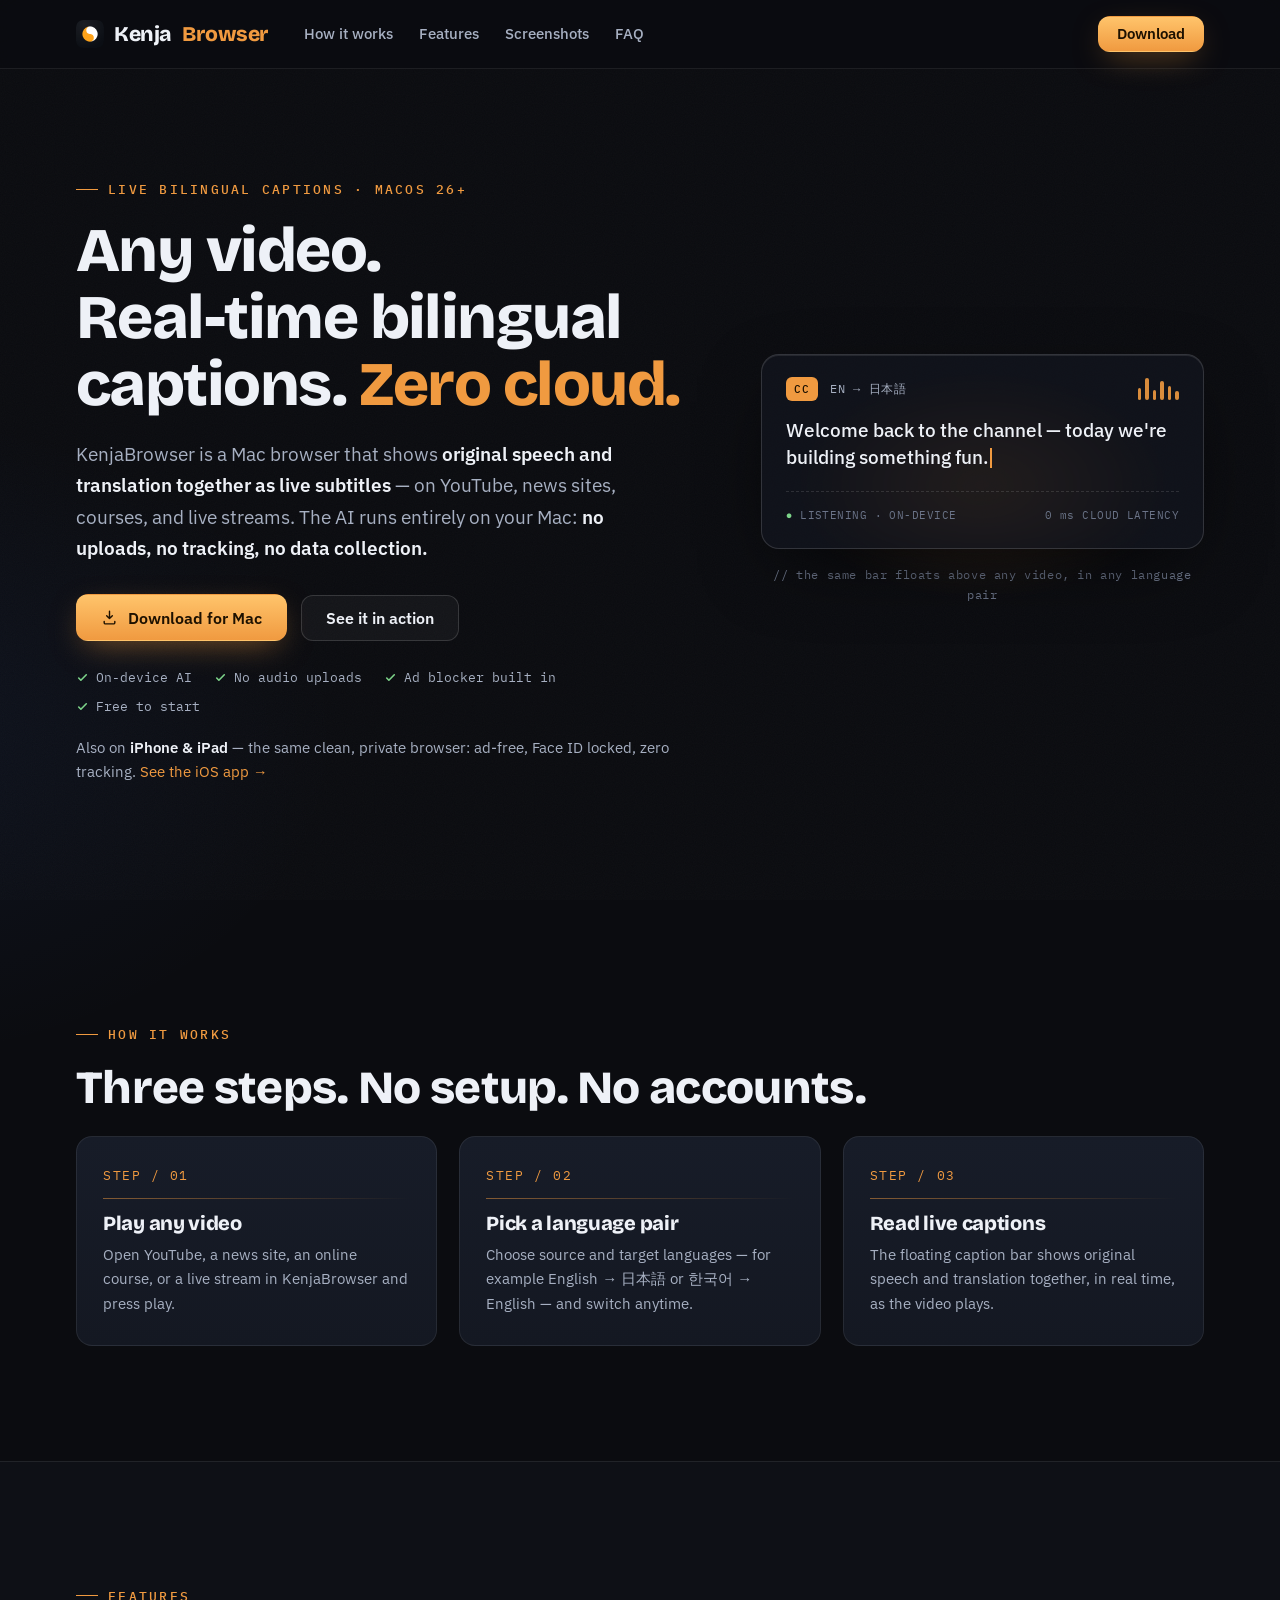
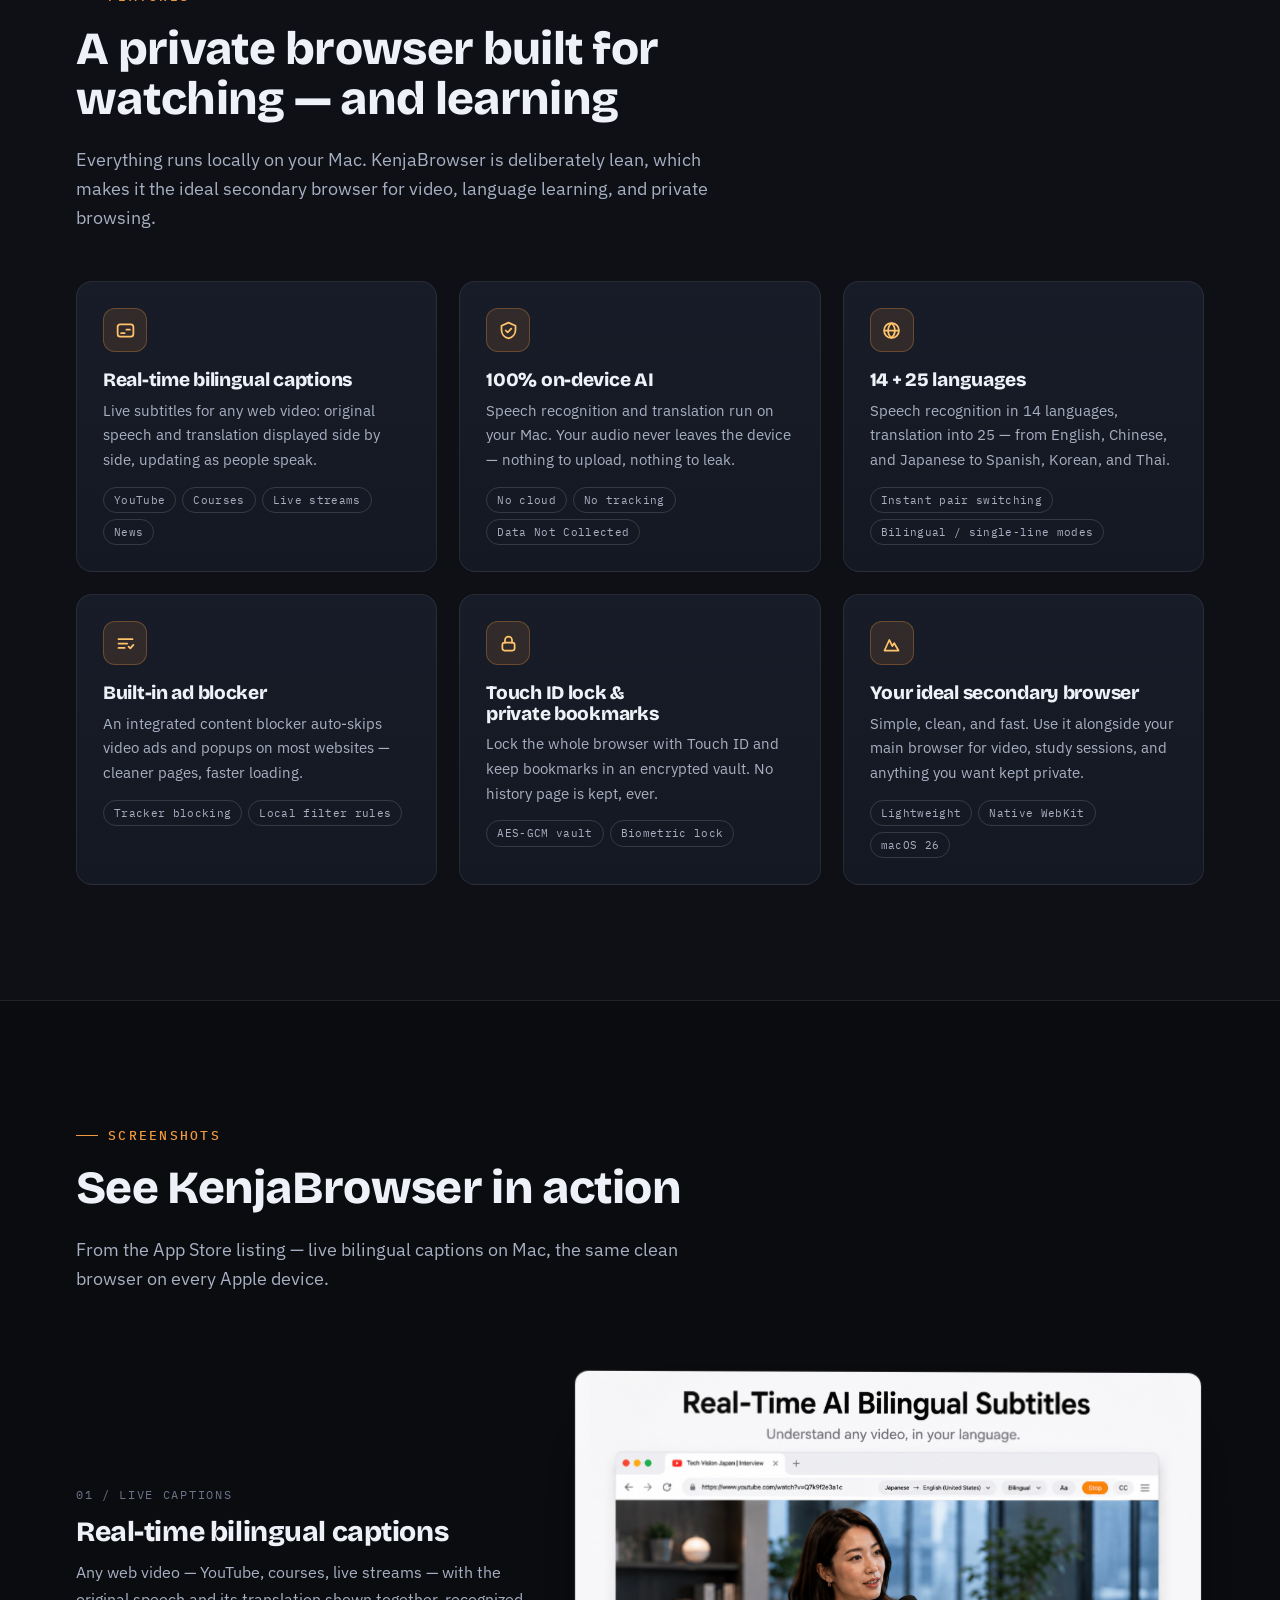
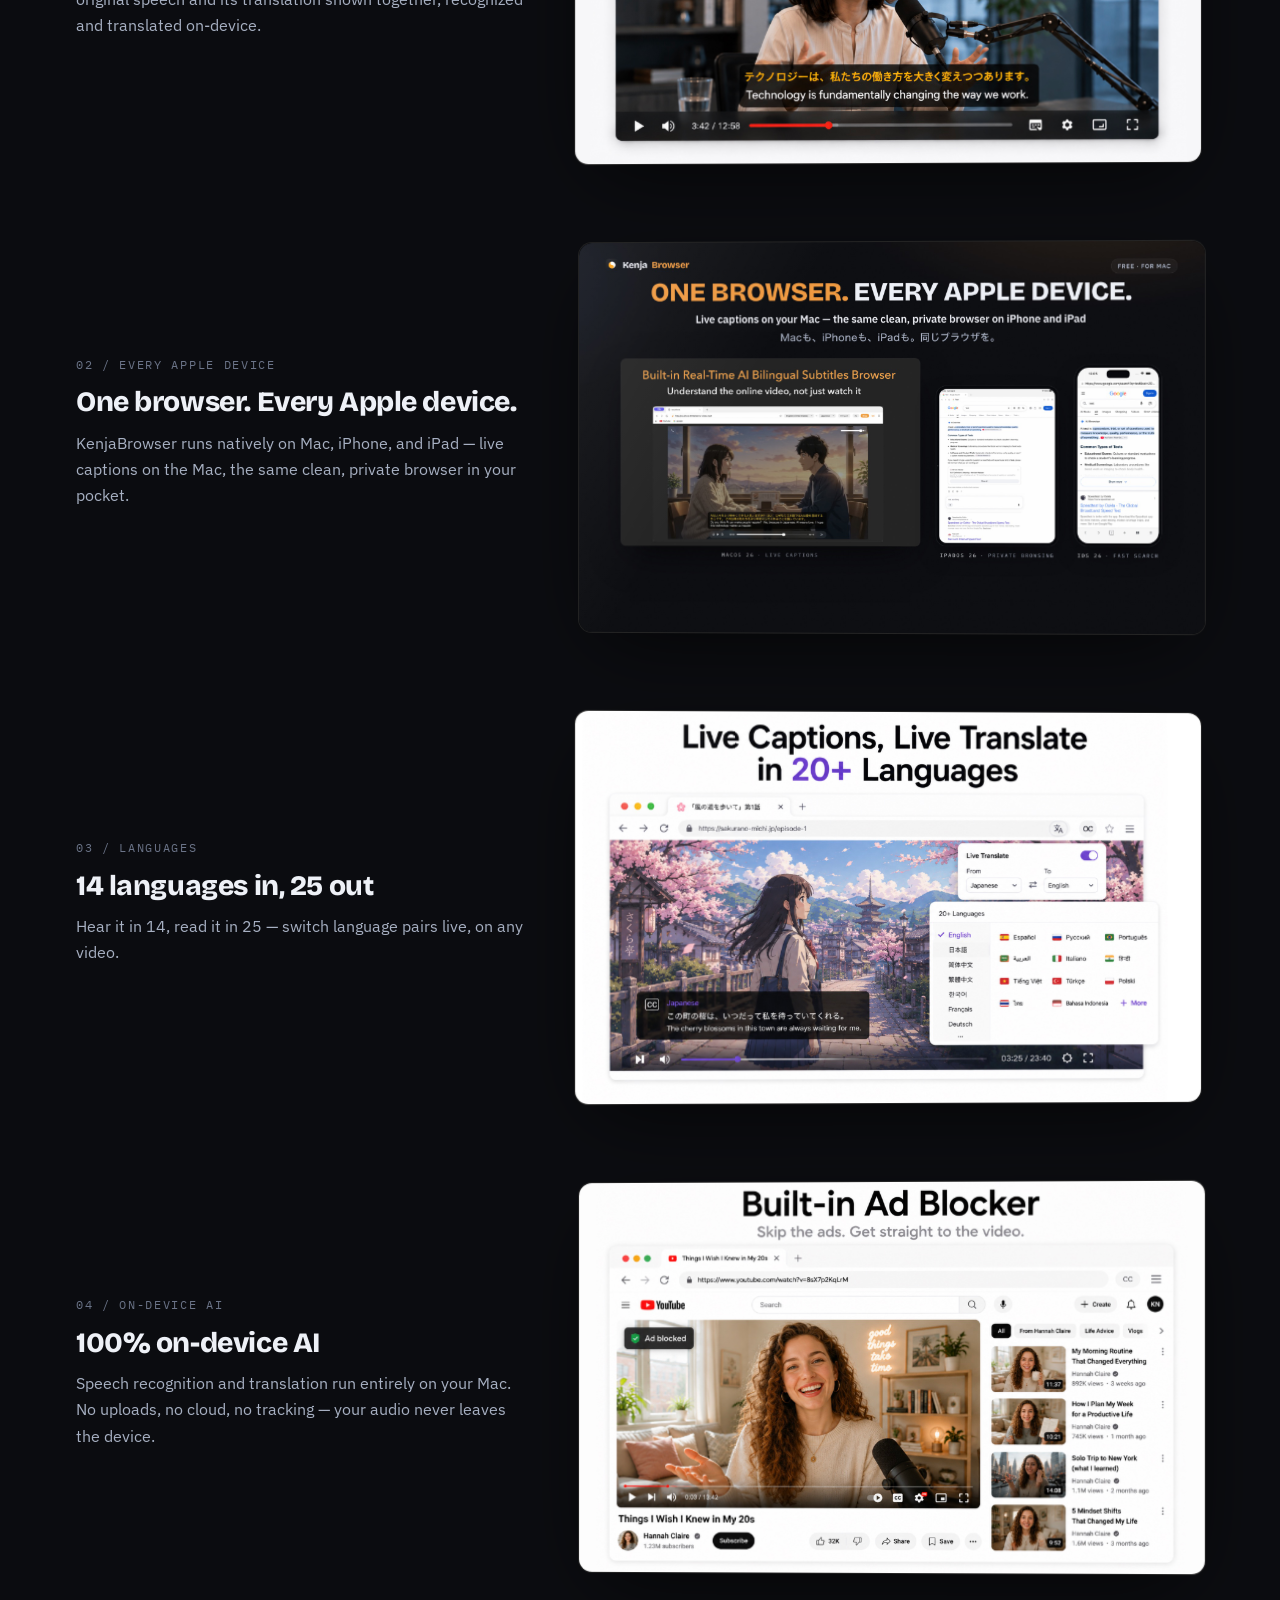
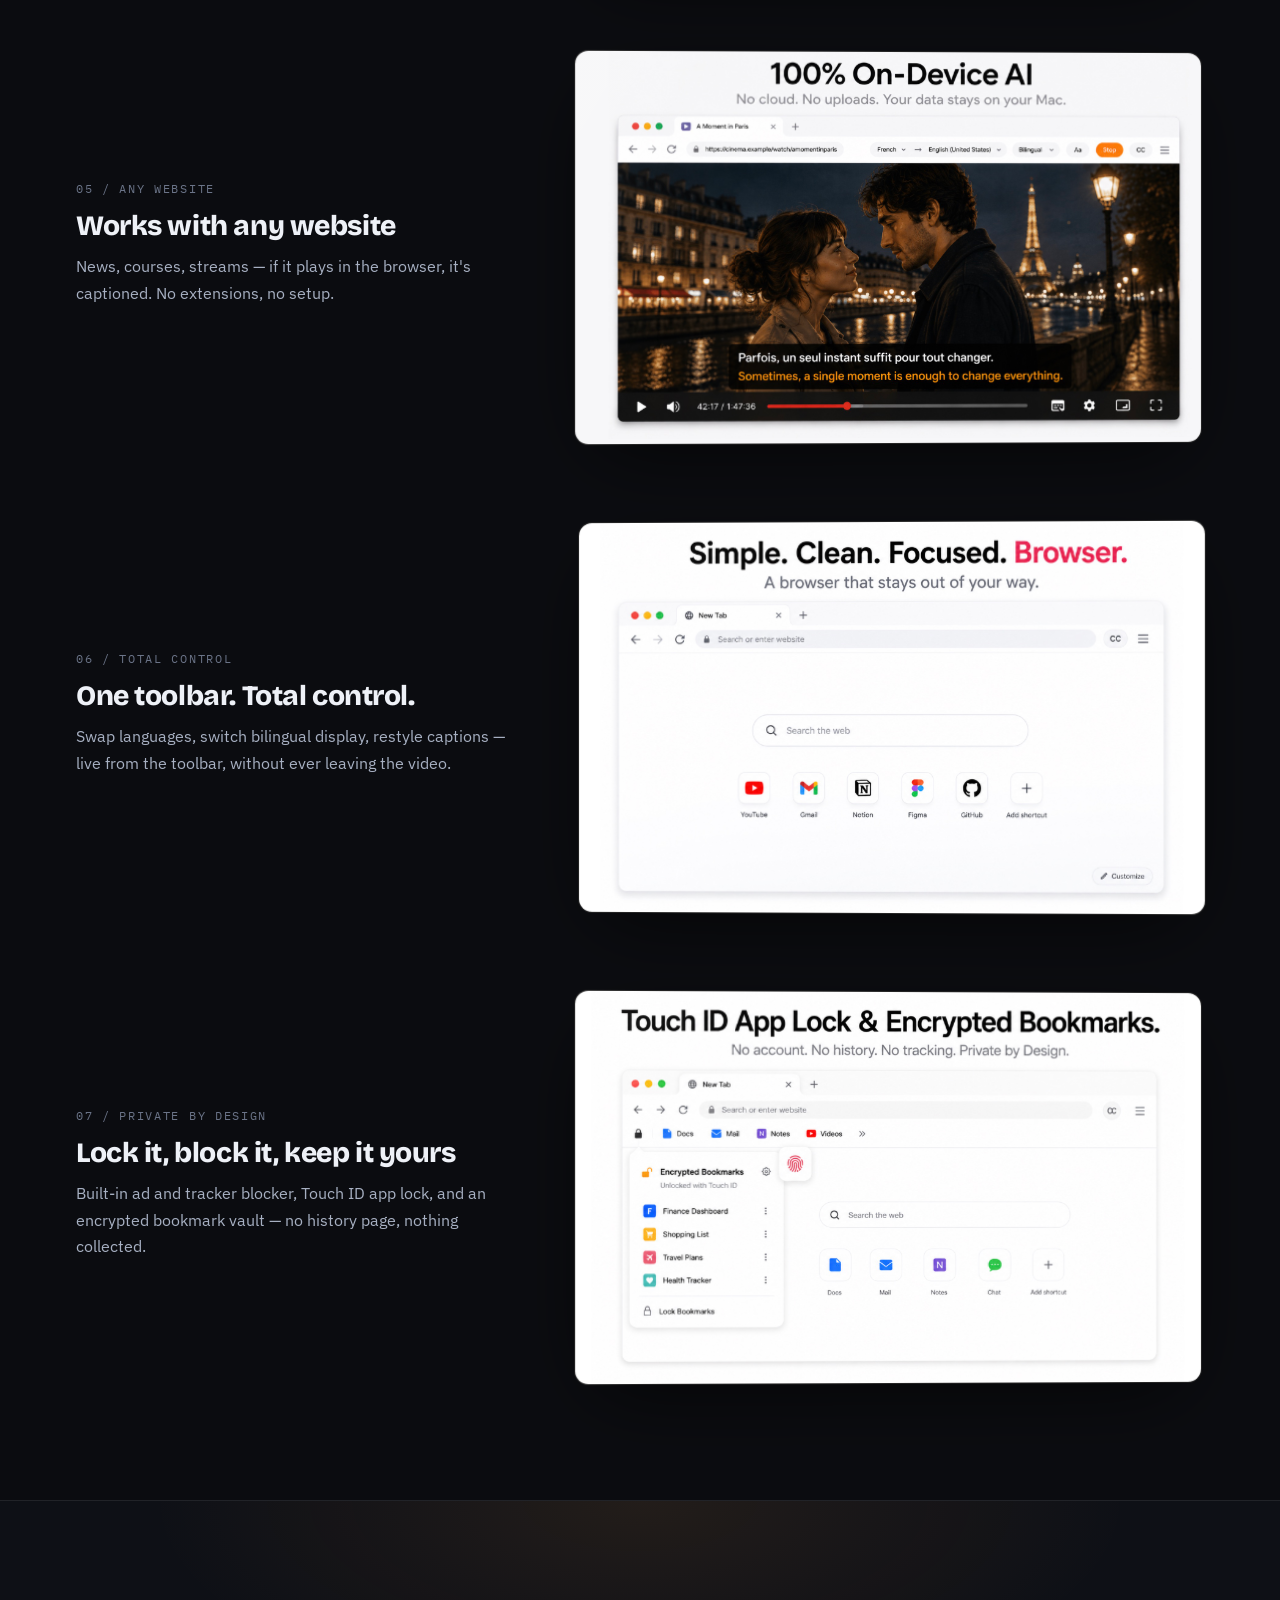
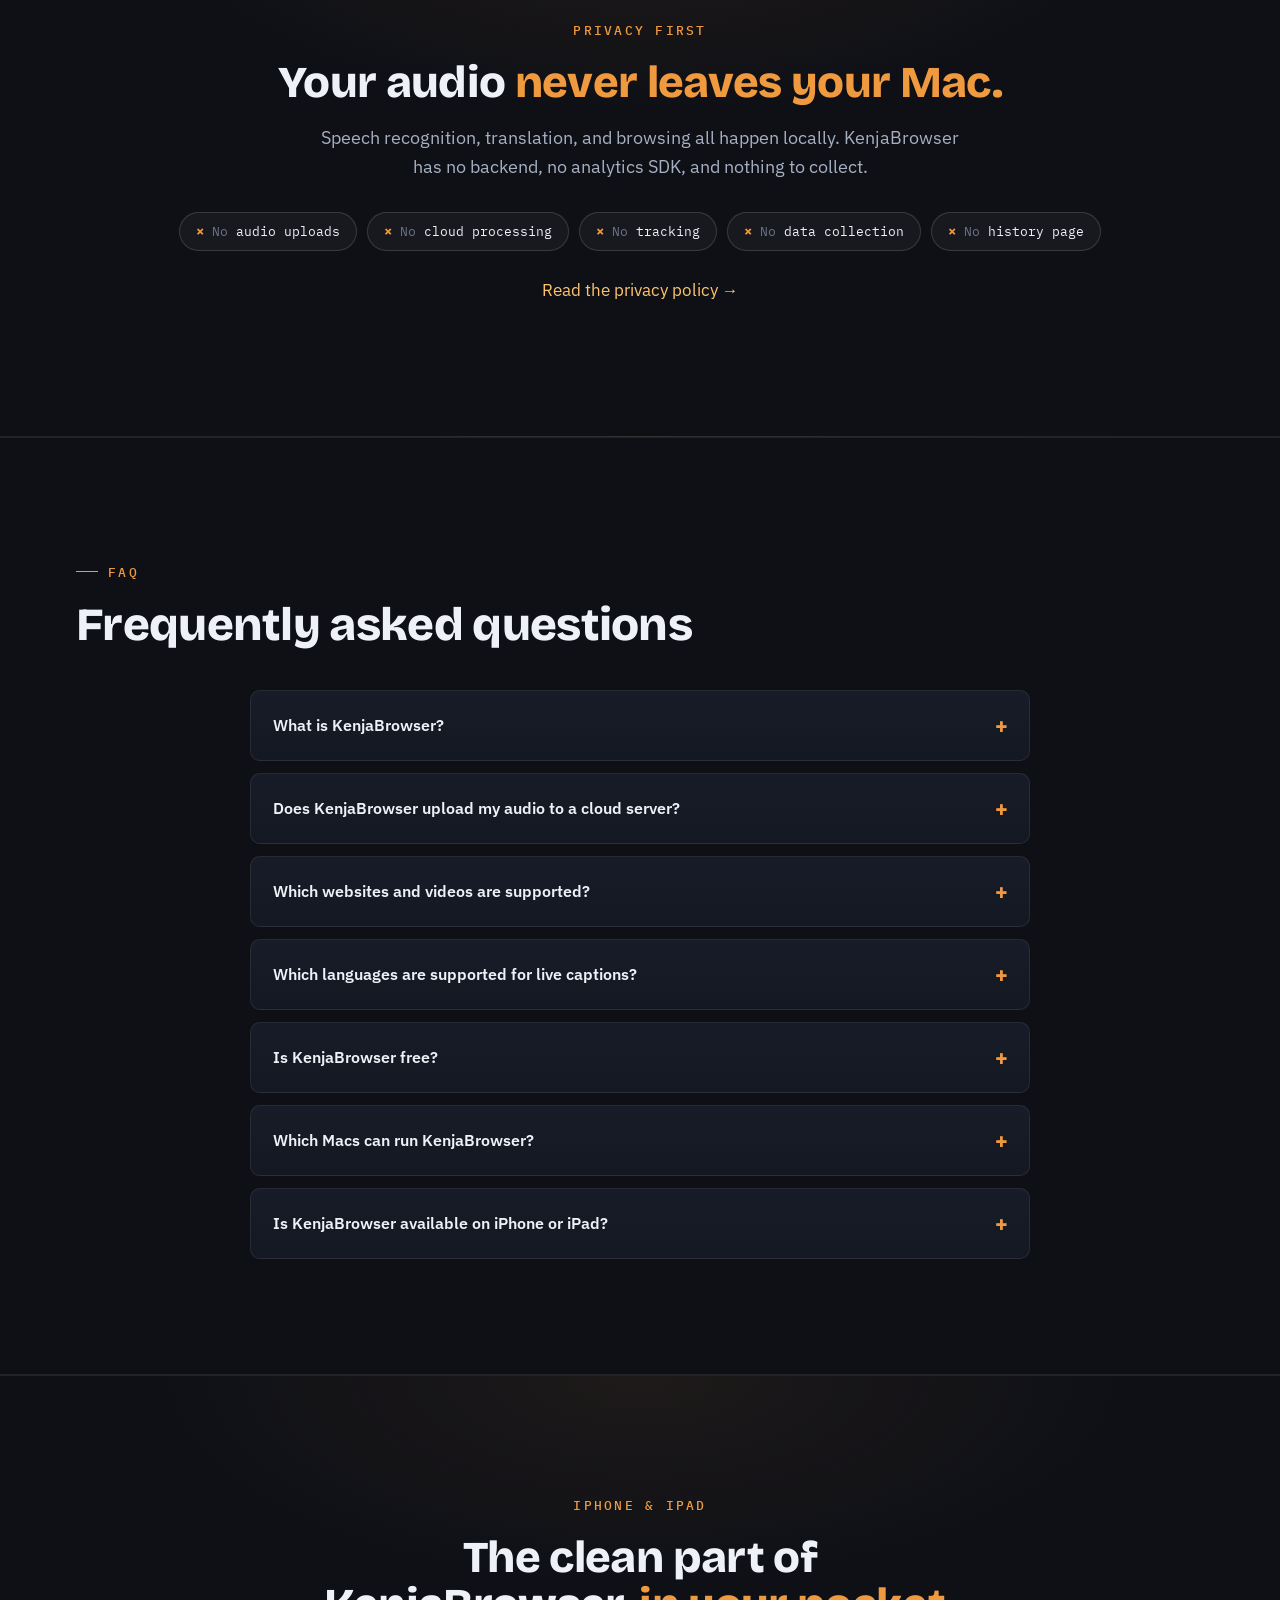
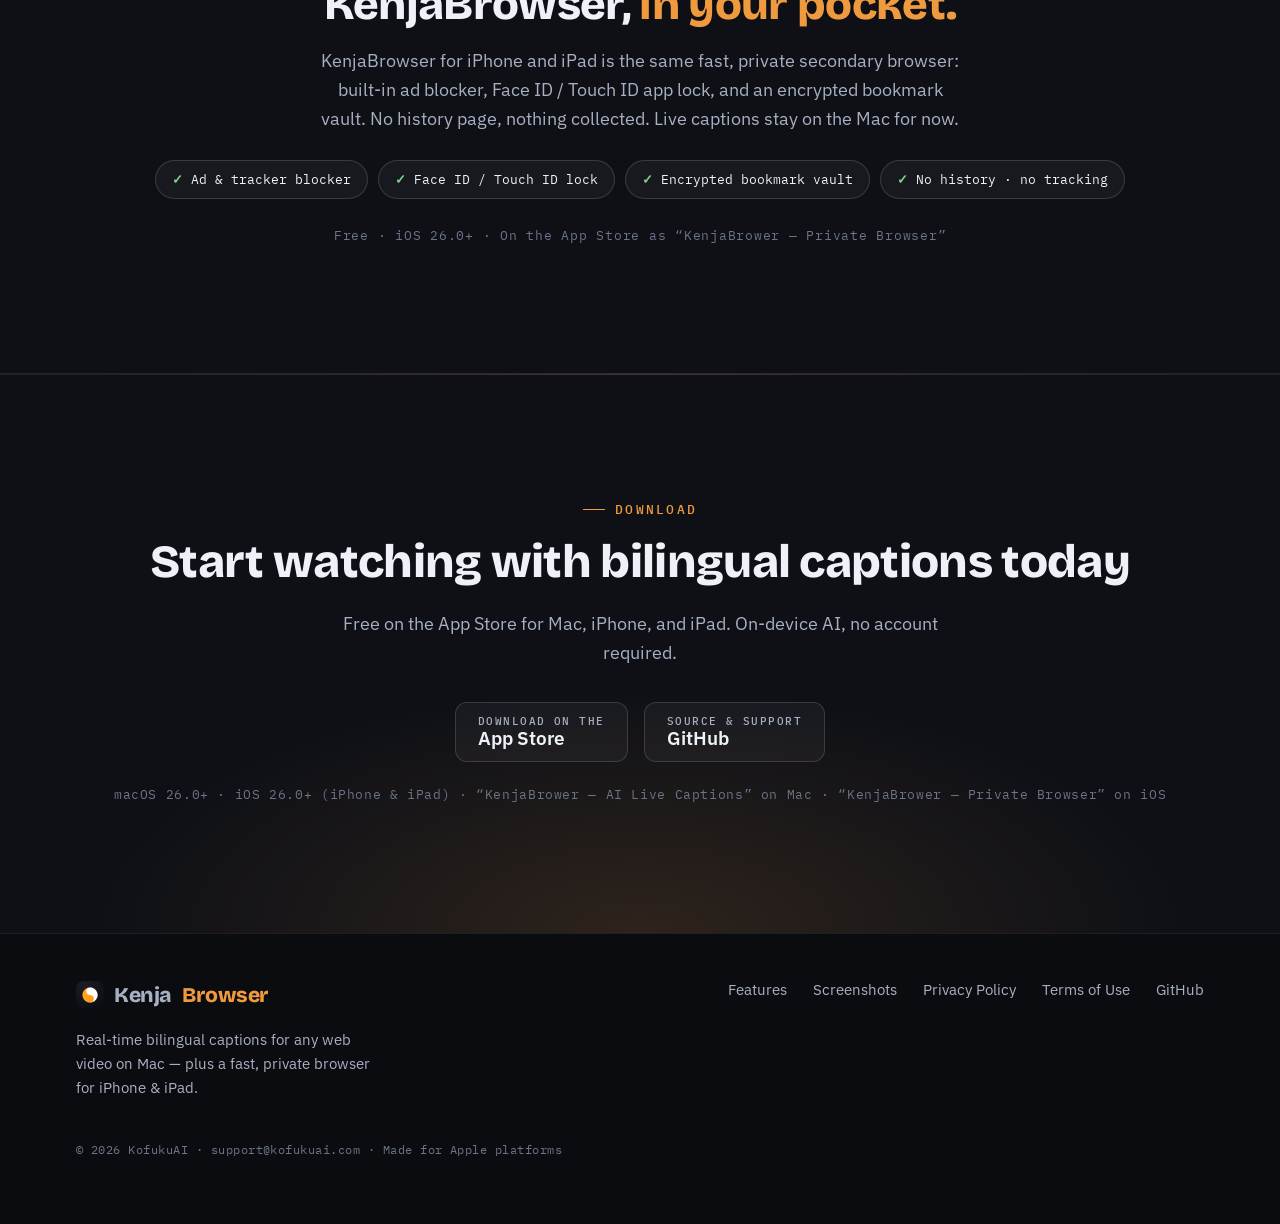
==== commit ab5db112: "Showcase the new App Store slide set on the homepage Screenshots section now walks the seven-store-s" ====
--- a/index.html
+++ b/index.html
@@ -309,76 +309,83 @@
         <div class="reveal">
           <p class="eyebrow">Screenshots</p>
           <h2 class="section-title" id="shots-title">See KenjaBrowser in action</h2>
-          <p class="section-lede">Real screenshots from the Mac app — live bilingual captions, ad blocking, and a clean interface that stays out of the way.</p>
+          <p class="section-lede">From the App Store listing — live bilingual captions on Mac, the same clean browser on every Apple device.</p>
         </div>
 
         <div class="shot-row reveal">
           <div class="shot-copy">
             <span class="shot-index">01 / LIVE CAPTIONS</span>
-            <h3>Bilingual subtitles on any video</h3>
-            <p>A YouTube video with the floating caption bar showing English speech and its Chinese translation together — recognized and translated on-device, in real time.</p>
-          </div>
-          <div class="shot-media">
-            <picture>
-              <source srcset="assets/img/shot-1.webp" type="image/webp">
-              <img src="assets/img/shot-1.jpg" alt="KenjaBrowser showing a YouTube video with a floating bilingual caption bar translating English speech to Chinese in real time" width="2048" height="1280" loading="lazy" decoding="async">
-            </picture>
-          </div>
-        </div>
-
-        <div class="shot-row reveal">
-          <div class="shot-copy">
-            <span class="shot-index">02 / ALWAYS VISIBLE</span>
-            <h3>A floating caption bar you can style</h3>
-            <p>Keep captions exactly where you want them. Choose fonts, colors, size, and display mode — bilingual, translation only, or original only.</p>
-          </div>
-          <div class="shot-media">
-            <picture>
-              <source srcset="assets/img/shot-3.webp" type="image/webp">
-              <img src="assets/img/shot-3.jpg" alt="The floating real-time AI bilingual subtitles bar overlaid on a video in KenjaBrowser" width="2048" height="1280" loading="lazy" decoding="async">
-            </picture>
-          </div>
-        </div>
-
-        <div class="shot-row reveal">
-          <div class="shot-copy">
-            <span class="shot-index">03 / AD BLOCKER</span>
-            <h3>Ads auto-skipped, popups gone</h3>
-            <p>The built-in ad blocker skips video ads and suppresses popups on most websites, so pages load cleaner and videos start sooner.</p>
-          </div>
-          <div class="shot-media">
-            <picture>
-              <source srcset="assets/img/shot-4.webp" type="image/webp">
-              <img src="assets/img/shot-4.jpg" alt="KenjaBrowser's built-in ad blocker automatically skipping video ads and popups on a website" width="2048" height="1280" loading="lazy" decoding="async">
-            </picture>
-          </div>
-        </div>
-
-        <div class="shot-row reveal">
-          <div class="shot-copy">
-            <span class="shot-index">04 / PRIVACY</span>
-            <h3>No history page. No accumulated records.</h3>
-            <p>KenjaBrowser keeps no browsing history page and no viewing records. Combined with on-device processing, there is simply nothing to expose.</p>
-          </div>
-          <div class="shot-media">
-            <picture>
-              <source srcset="assets/img/shot-2.webp" type="image/webp">
-              <img src="assets/img/shot-2.jpg" alt="KenjaBrowser privacy screen showing no history page and no accumulated browsing records" width="2048" height="1280" loading="lazy" decoding="async">
-            </picture>
-          </div>
-        </div>
-
-        <div class="shot-row reveal">
-          <div class="shot-copy">
-            <span class="shot-index">05 / CLEAN BY DESIGN</span>
-            <h3>Simple, clean, ideal as a secondary browser</h3>
-            <p>A minimal new-tab page and a distraction-free interface. It is the browser you reach for when you just want to watch, read, and study.</p>
-          </div>
-          <div class="shot-media">
-            <picture>
-              <source srcset="assets/img/shot-5.webp" type="image/webp">
-              <img src="assets/img/shot-5.jpg" alt="KenjaBrowser's simple clean new tab page on macOS, designed as a lightweight secondary browser" width="2048" height="1280" loading="lazy" decoding="async">
-            </picture>
+            <h3>Real-time bilingual captions</h3>
+            <p>Any web video — YouTube, courses, live streams — with the original speech and its translation shown together, recognized and translated on-device.</p>
+          </div>
+          <div class="shot-media">
+            <img src="assets/img/store-1.jpg" alt="KenjaBrowser showing a YouTube video with a floating bilingual caption bar translating speech in real time" width="2048" height="1280" loading="lazy" decoding="async">
+          </div>
+        </div>
+
+        <div class="shot-row reveal">
+          <div class="shot-copy">
+            <span class="shot-index">02 / EVERY APPLE DEVICE</span>
+            <h3>One browser. Every Apple device.</h3>
+            <p>KenjaBrowser runs natively on Mac, iPhone, and iPad — live captions on the Mac, the same clean, private browser in your pocket.</p>
+          </div>
+          <div class="shot-media">
+            <img src="assets/img/store-2.jpg" alt="KenjaBrowser running side by side on a Mac, an iPad, and an iPhone" width="2048" height="1280" loading="lazy" decoding="async">
+          </div>
+        </div>
+
+        <div class="shot-row reveal">
+          <div class="shot-copy">
+            <span class="shot-index">03 / LANGUAGES</span>
+            <h3>14 languages in, 25 out</h3>
+            <p>Hear it in 14, read it in 25 — switch language pairs live, on any video.</p>
+          </div>
+          <div class="shot-media">
+            <img src="assets/img/store-3.jpg" alt="KenjaBrowser language coverage: speech recognition in 14 languages, translation into 25" width="2048" height="1280" loading="lazy" decoding="async">
+          </div>
+        </div>
+
+        <div class="shot-row reveal">
+          <div class="shot-copy">
+            <span class="shot-index">04 / ON-DEVICE AI</span>
+            <h3>100% on-device AI</h3>
+            <p>Speech recognition and translation run entirely on your Mac. No uploads, no cloud, no tracking — your audio never leaves the device.</p>
+          </div>
+          <div class="shot-media">
+            <img src="assets/img/store-4.jpg" alt="KenjaBrowser processing captions fully on-device with no cloud involvement" width="2048" height="1280" loading="lazy" decoding="async">
+          </div>
+        </div>
+
+        <div class="shot-row reveal">
+          <div class="shot-copy">
+            <span class="shot-index">05 / ANY WEBSITE</span>
+            <h3>Works with any website</h3>
+            <p>News, courses, streams — if it plays in the browser, it's captioned. No extensions, no setup.</p>
+          </div>
+          <div class="shot-media">
+            <img src="assets/img/store-5.jpg" alt="KenjaBrowser showing live bilingual captions on a news website's embedded video" width="2048" height="1280" loading="lazy" decoding="async">
+          </div>
+        </div>
+
+        <div class="shot-row reveal">
+          <div class="shot-copy">
+            <span class="shot-index">06 / TOTAL CONTROL</span>
+            <h3>One toolbar. Total control.</h3>
+            <p>Swap languages, switch bilingual display, restyle captions — live from the toolbar, without ever leaving the video.</p>
+          </div>
+          <div class="shot-media">
+            <img src="assets/img/store-6.jpg" alt="KenjaBrowser's caption toolbar with language pills, Bilingual mode, style and CC controls" width="2048" height="1280" loading="lazy" decoding="async">
+          </div>
+        </div>
+
+        <div class="shot-row reveal">
+          <div class="shot-copy">
+            <span class="shot-index">07 / PRIVATE BY DESIGN</span>
+            <h3>Lock it, block it, keep it yours</h3>
+            <p>Built-in ad and tracker blocker, Touch ID app lock, and an encrypted bookmark vault — no history page, nothing collected.</p>
+          </div>
+          <div class="shot-media">
+            <img src="assets/img/store-7.jpg" alt="KenjaBrowser privacy features: ad blocker shield, Touch ID lock, and encrypted bookmarks" width="2048" height="1280" loading="lazy" decoding="async">
           </div>
         </div>
       </div>
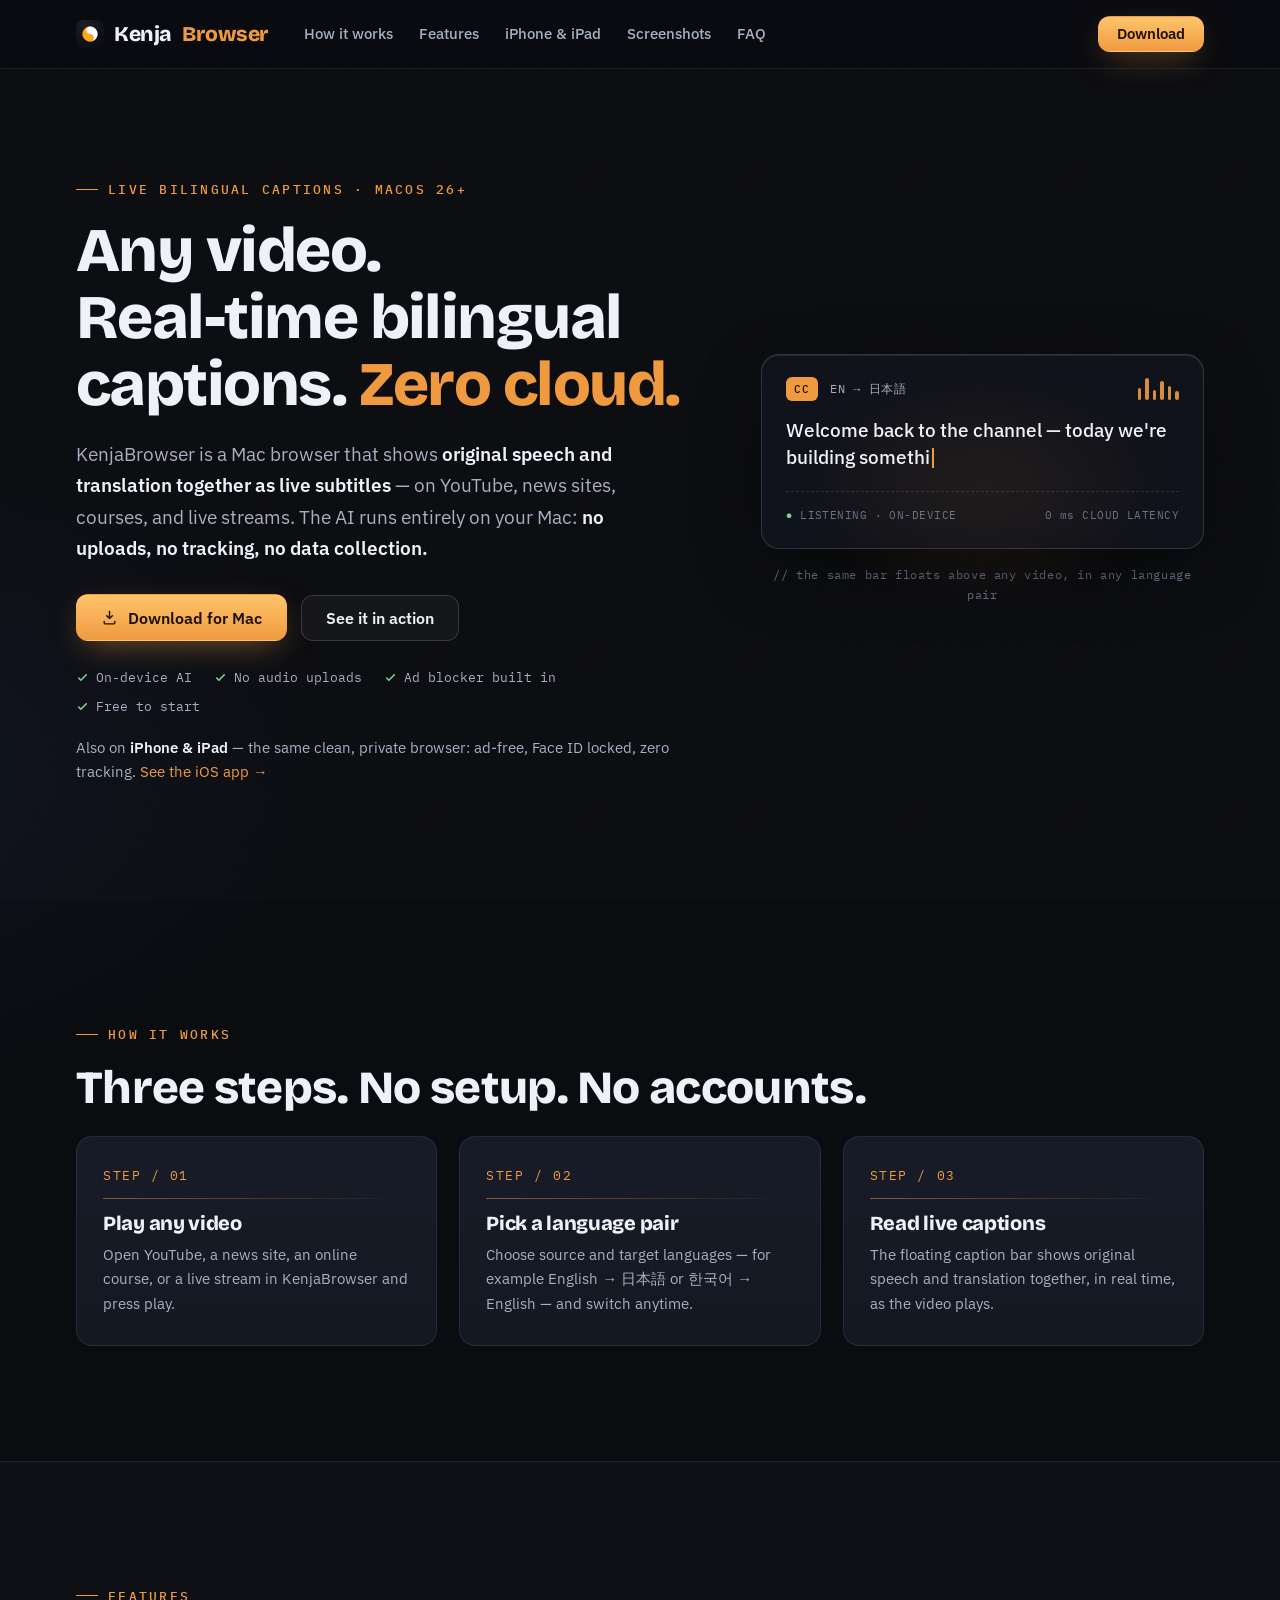
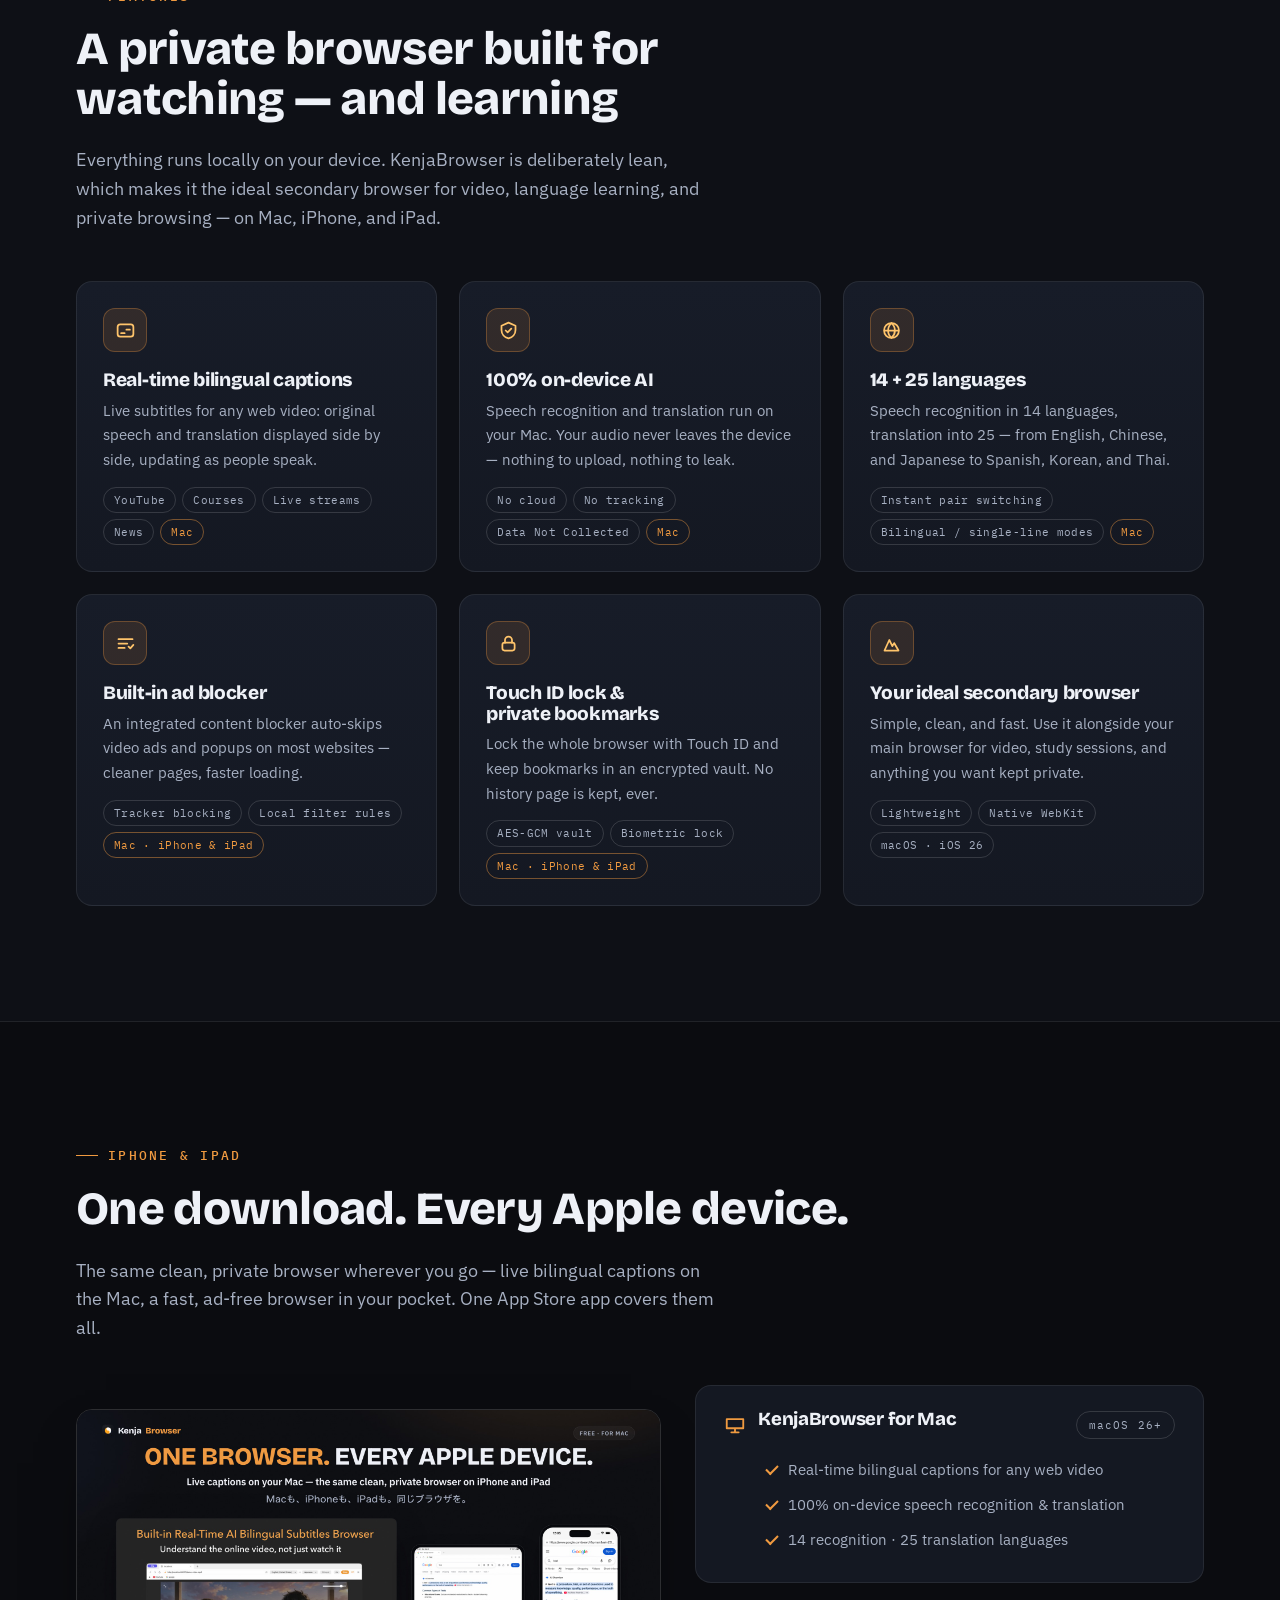
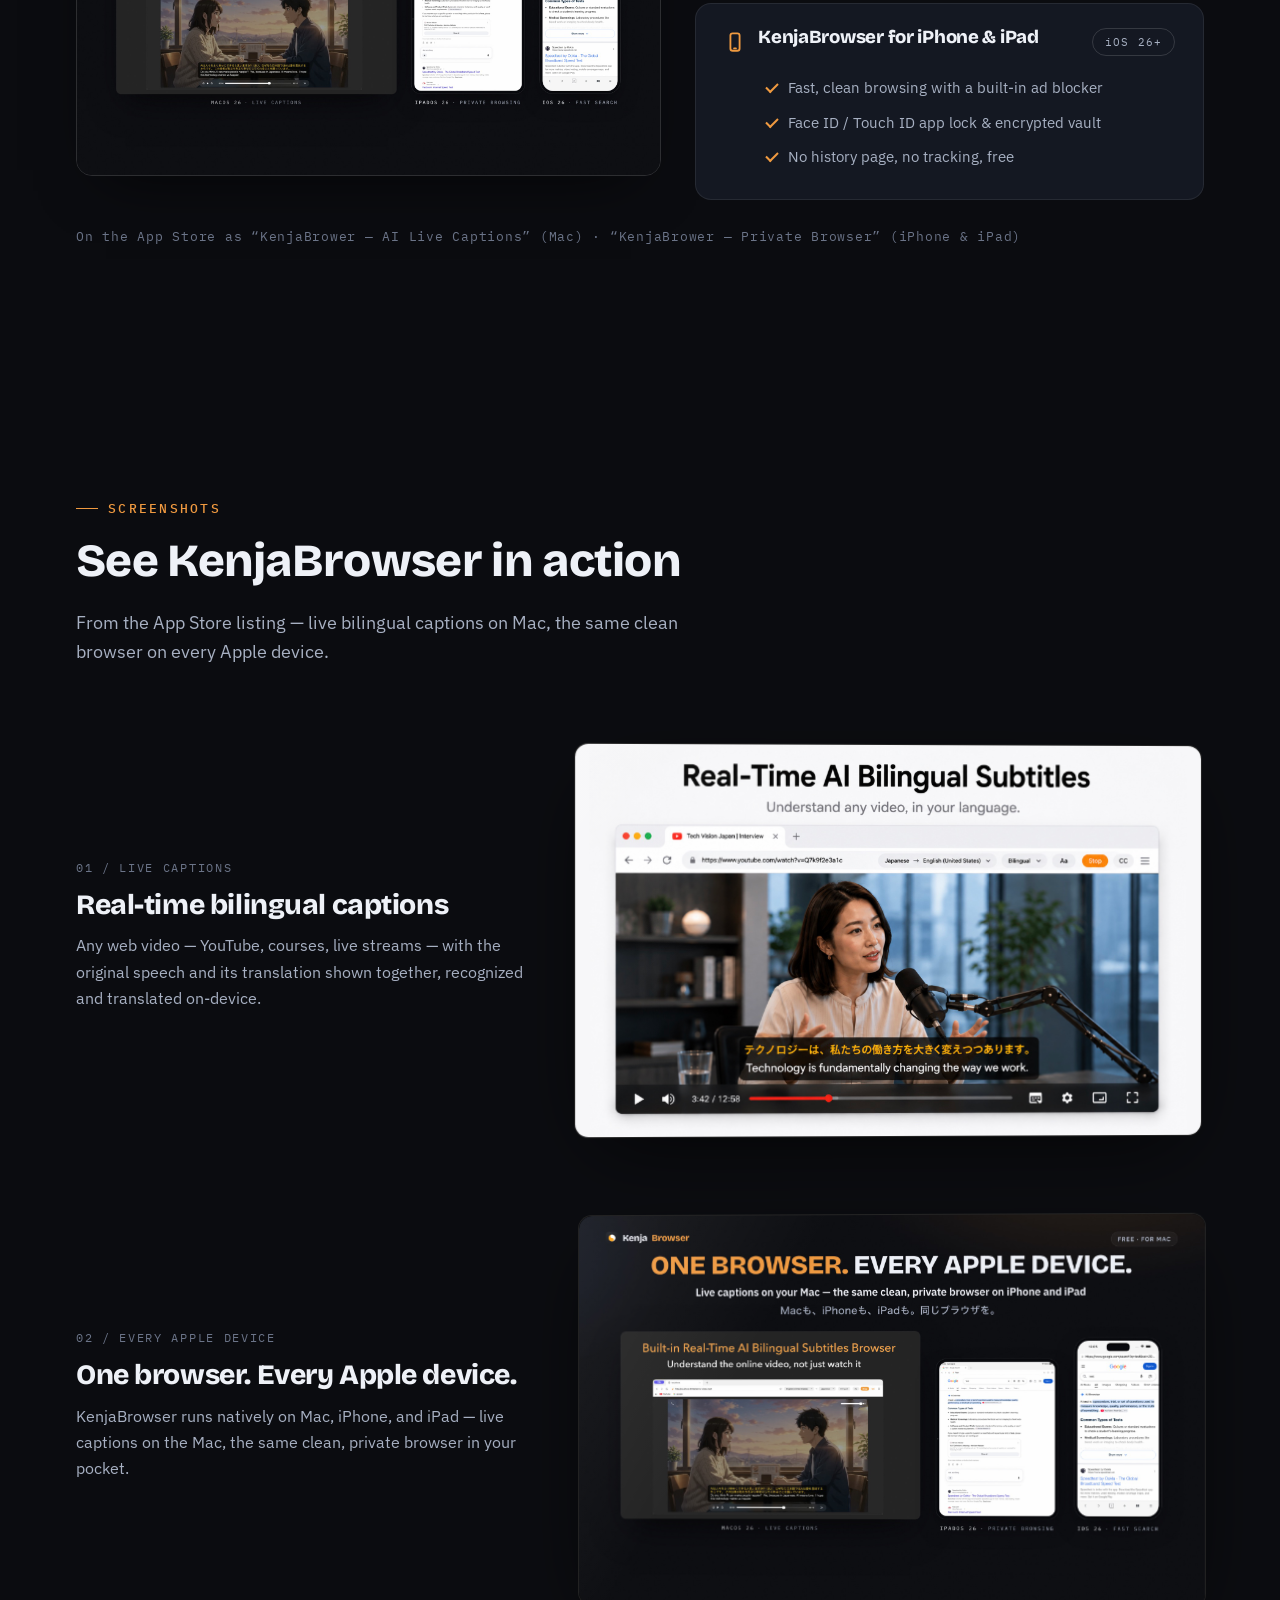
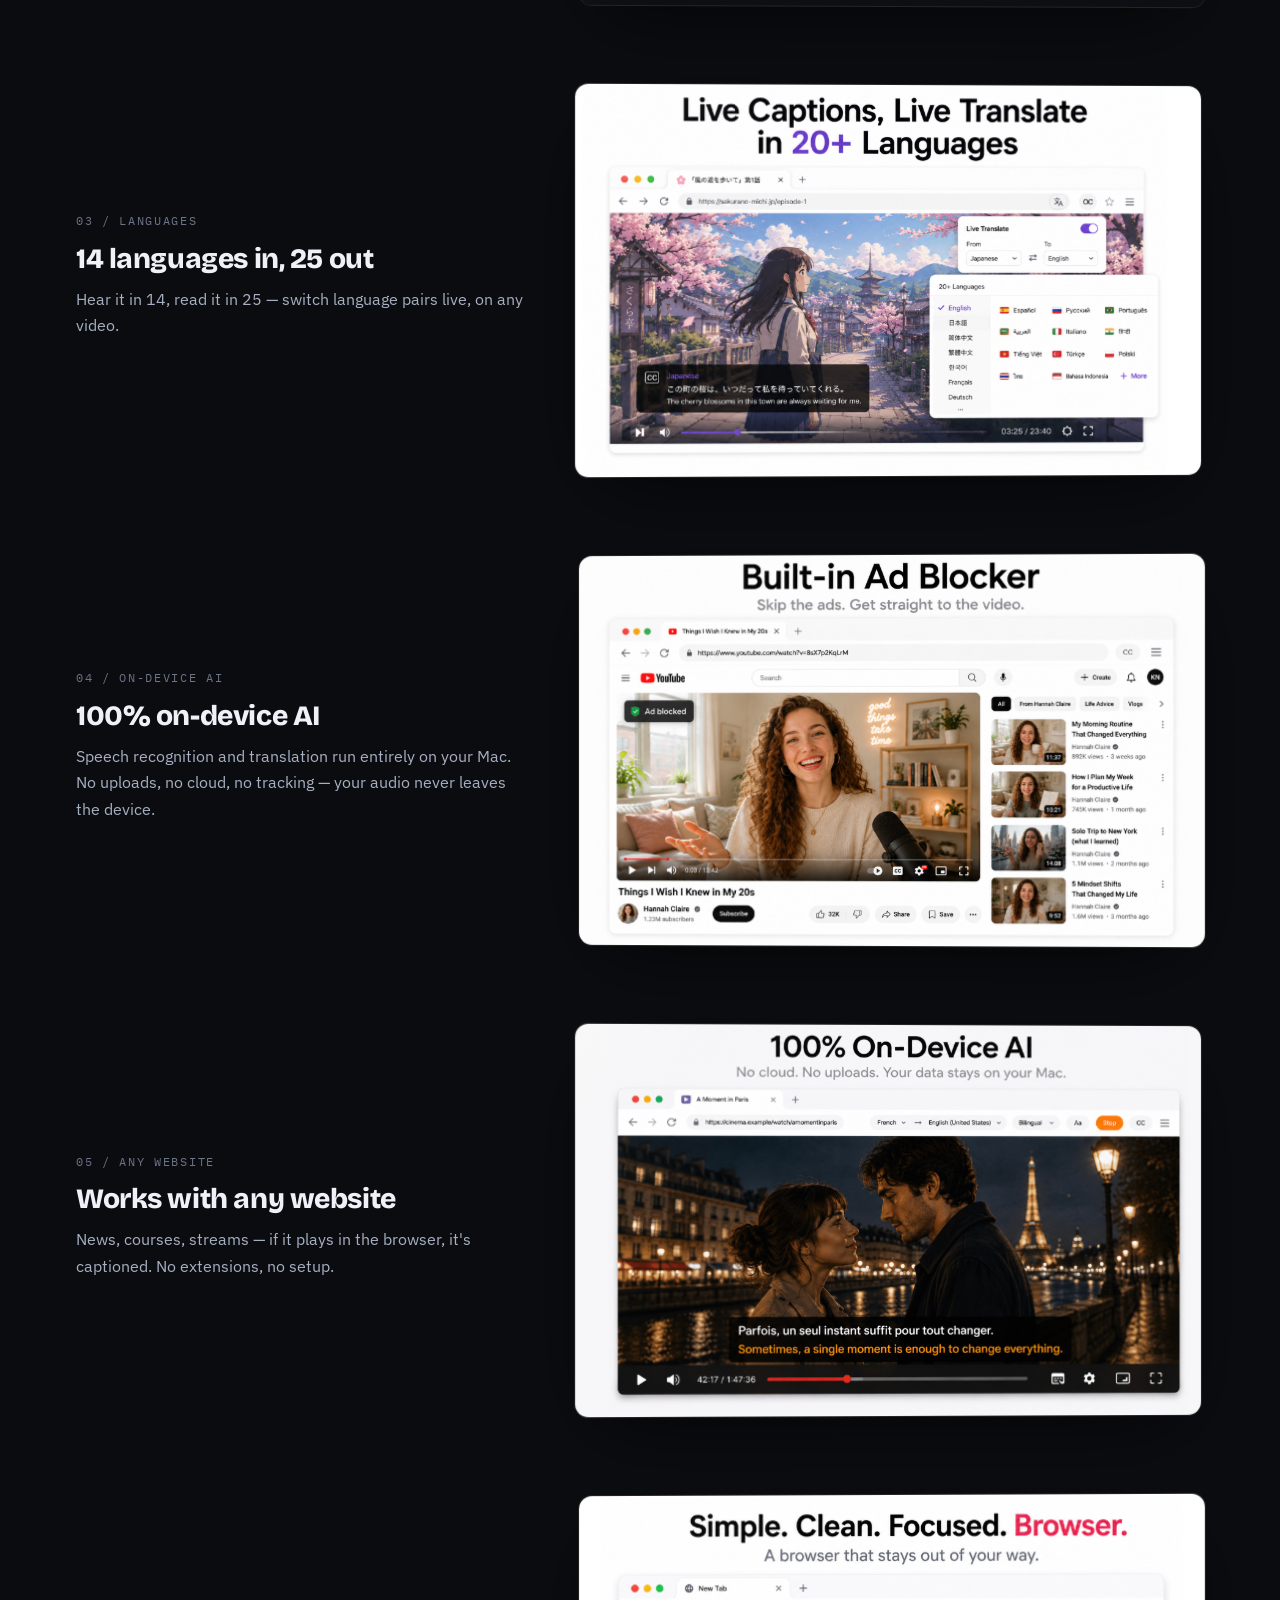
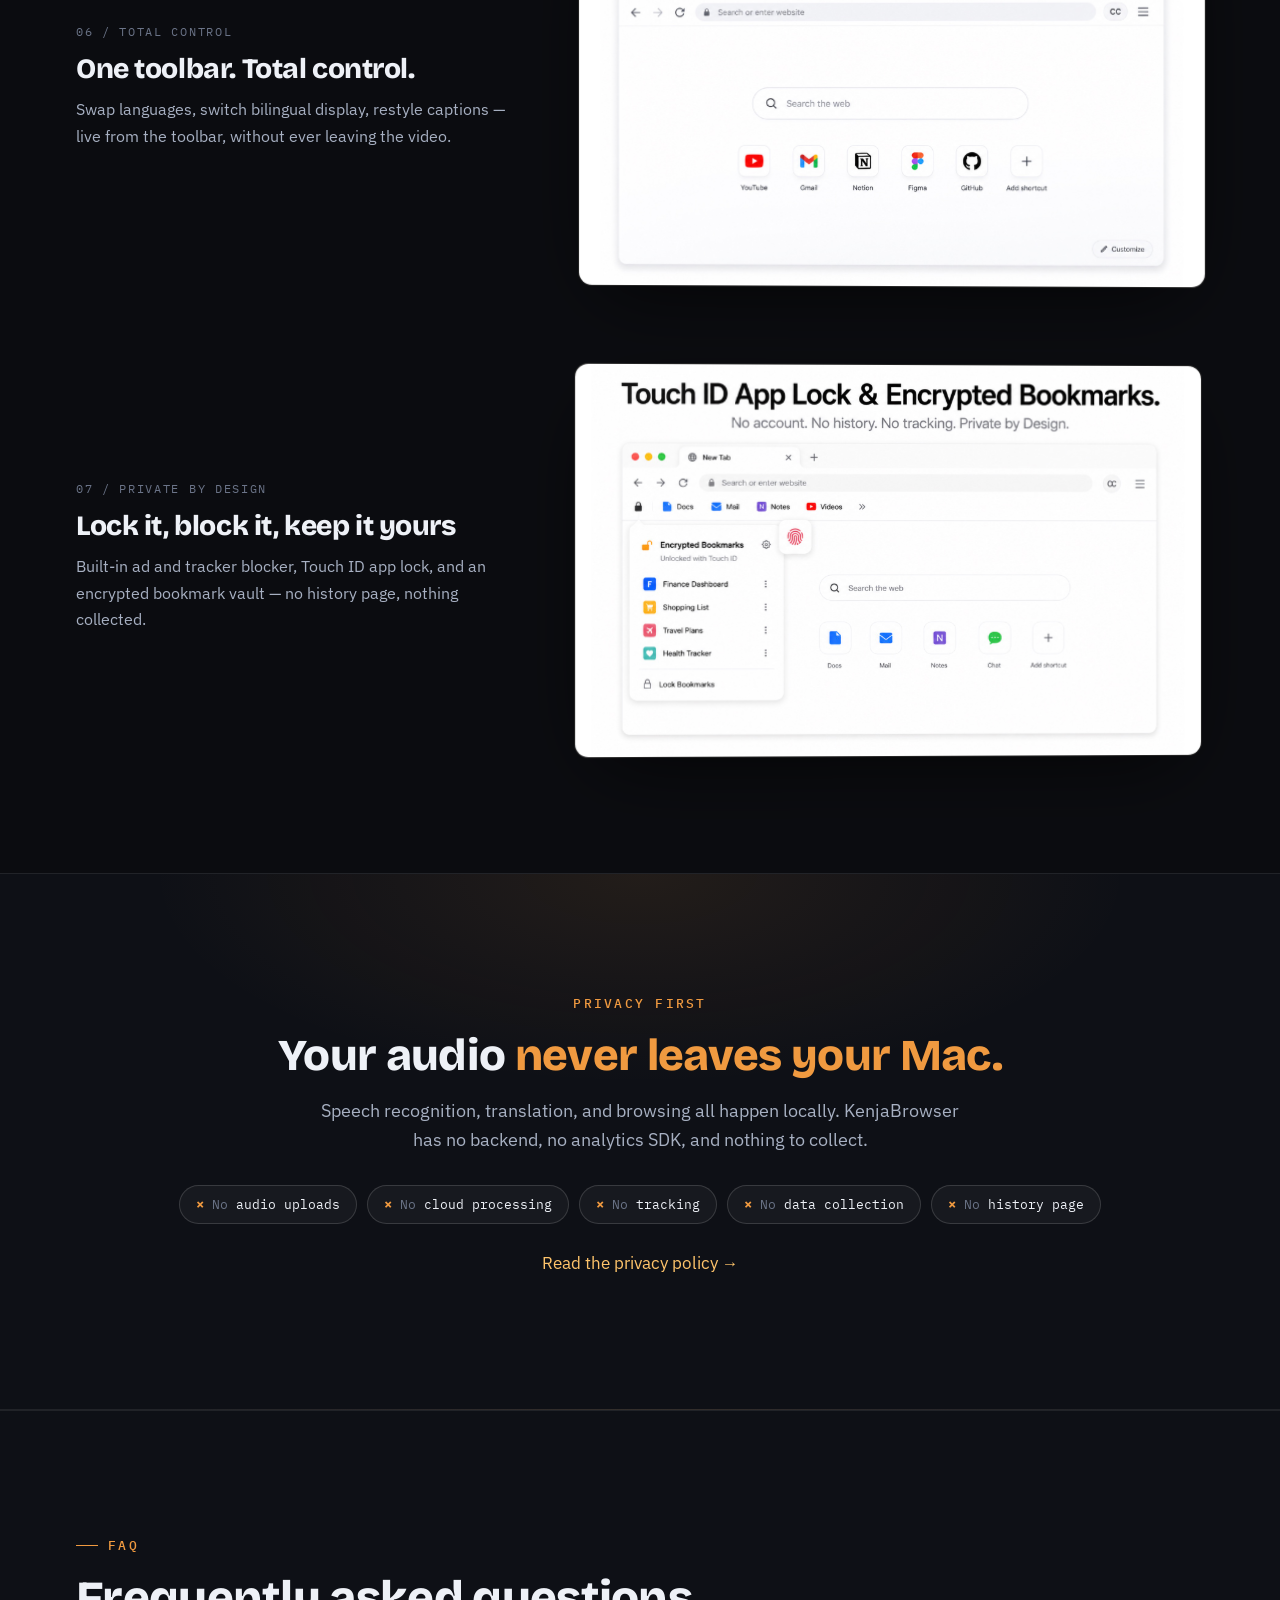
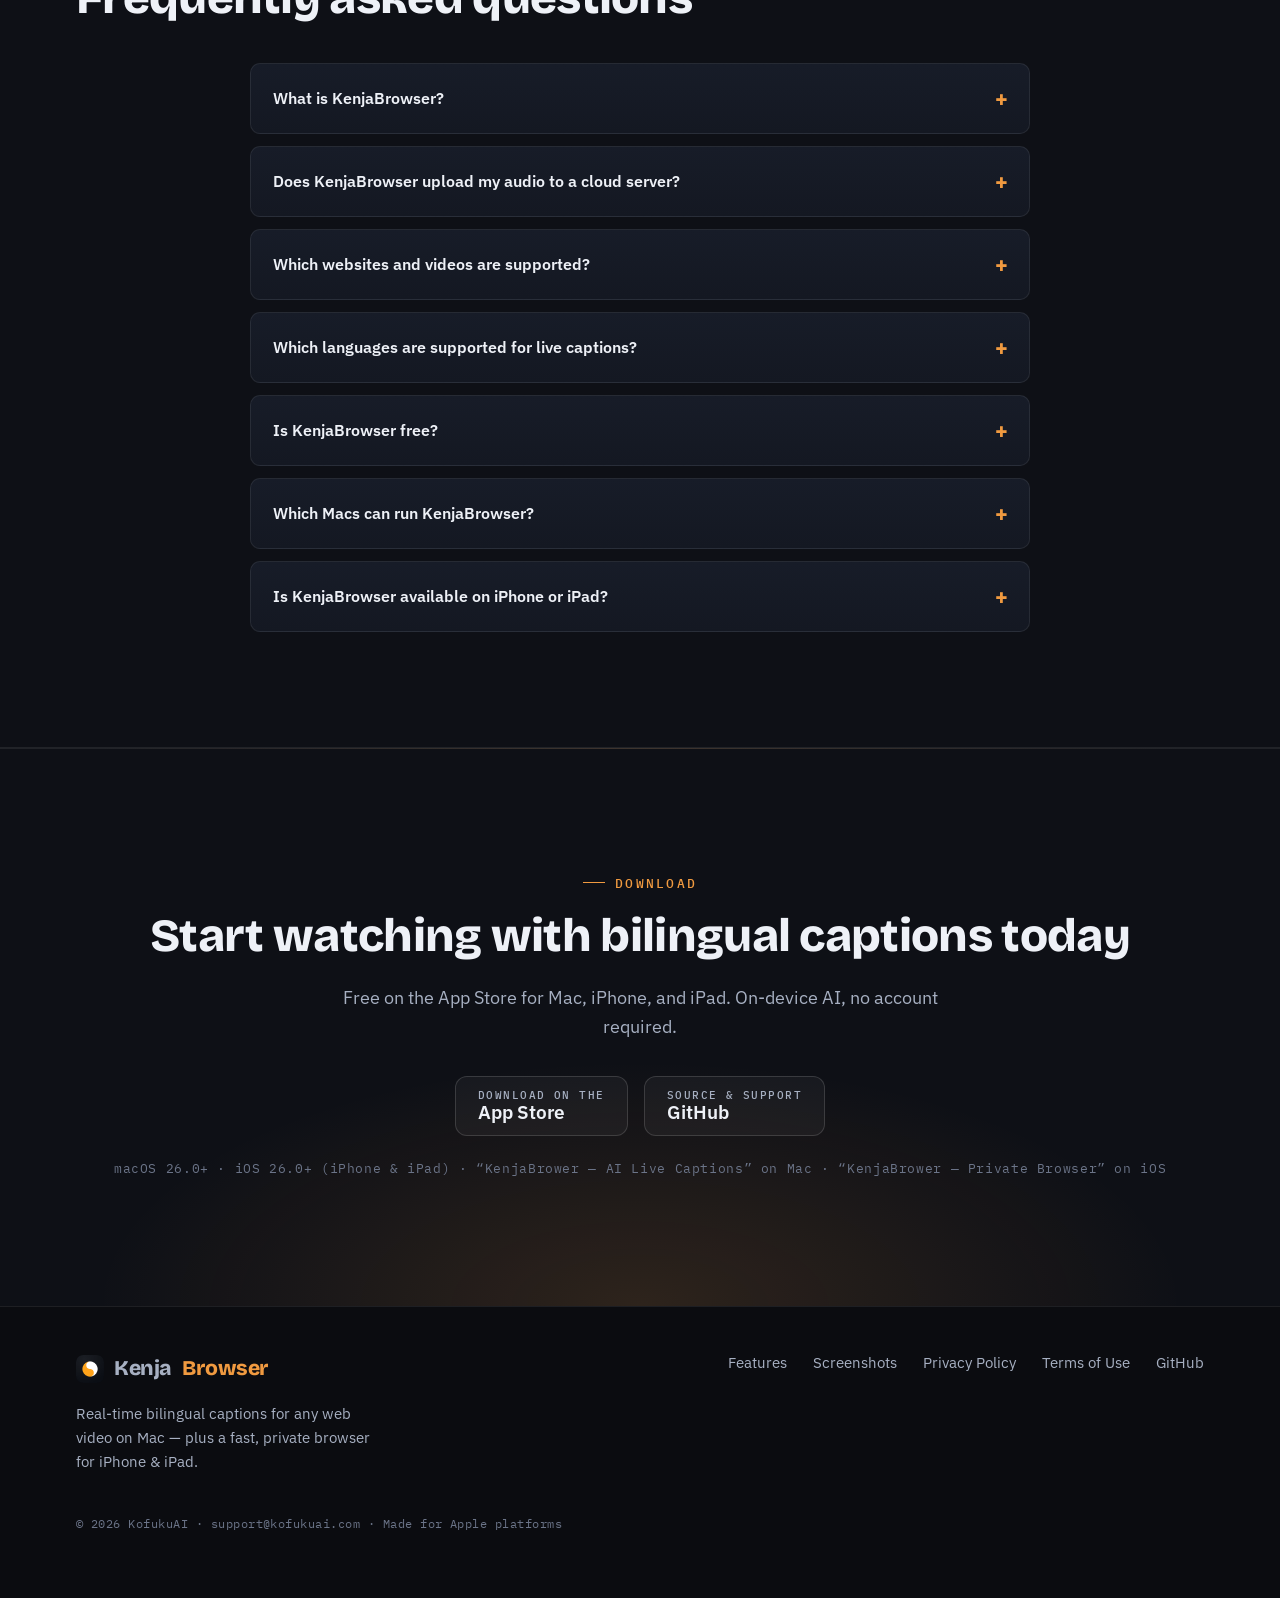
==== commit 557809cc: "Restructure homepage for the dual-platform version Promote iPhone & iPad from a footnote band to a f" ====
--- a/index.html
+++ b/index.html
@@ -155,6 +155,7 @@
       <nav class="nav-links" aria-label="Primary">
         <a href="#how-it-works">How it works</a>
         <a href="#features">Features</a>
+        <a href="#ios">iPhone &amp; iPad</a>
         <a href="#screenshots">Screenshots</a>
         <a href="#faq">FAQ</a>
       </nav>
@@ -248,7 +249,7 @@
         <div class="reveal">
           <p class="eyebrow">Features</p>
           <h2 class="section-title" id="features-title">A private browser built for watching — and learning</h2>
-          <p class="section-lede">Everything runs locally on your Mac. KenjaBrowser is deliberately lean, which makes it the ideal secondary browser for video, language learning, and private browsing.</p>
+          <p class="section-lede">Everything runs locally on your device. KenjaBrowser is deliberately lean, which makes it the ideal secondary browser for video, language learning, and private browsing — on Mac, iPhone, and iPad.</p>
         </div>
         <div class="features-grid">
           <div class="feature reveal">
@@ -257,7 +258,7 @@
             </div>
             <h3>Real-time bilingual captions</h3>
             <p>Live subtitles for any web video: original speech and translation displayed side by side, updating as people speak.</p>
-            <div class="chip-row"><span class="chip">YouTube</span><span class="chip">Courses</span><span class="chip">Live streams</span><span class="chip">News</span></div>
+            <div class="chip-row"><span class="chip">YouTube</span><span class="chip">Courses</span><span class="chip">Live streams</span><span class="chip">News</span><span class="chip chip-mac">Mac</span></div>
           </div>
           <div class="feature reveal">
             <div class="feature-icon" aria-hidden="true">
@@ -265,7 +266,7 @@
             </div>
             <h3>100% on-device AI</h3>
             <p>Speech recognition and translation run on your Mac. Your audio never leaves the device — nothing to upload, nothing to leak.</p>
-            <div class="chip-row"><span class="chip">No cloud</span><span class="chip">No tracking</span><span class="chip">Data Not Collected</span></div>
+            <div class="chip-row"><span class="chip">No cloud</span><span class="chip">No tracking</span><span class="chip">Data Not Collected</span><span class="chip chip-mac">Mac</span></div>
           </div>
           <div class="feature reveal">
             <div class="feature-icon" aria-hidden="true">
@@ -273,7 +274,7 @@
             </div>
             <h3>14 + 25 languages</h3>
             <p>Speech recognition in 14 languages, translation into 25 — from English, Chinese, and Japanese to Spanish, Korean, and Thai.</p>
-            <div class="chip-row"><span class="chip">Instant pair switching</span><span class="chip">Bilingual / single-line modes</span></div>
+            <div class="chip-row"><span class="chip">Instant pair switching</span><span class="chip">Bilingual / single-line modes</span><span class="chip chip-mac">Mac</span></div>
           </div>
           <div class="feature reveal">
             <div class="feature-icon" aria-hidden="true">
@@ -281,7 +282,7 @@
             </div>
             <h3>Built-in ad blocker</h3>
             <p>An integrated content blocker auto-skips video ads and popups on most websites — cleaner pages, faster loading.</p>
-            <div class="chip-row"><span class="chip">Tracker blocking</span><span class="chip">Local filter rules</span></div>
+            <div class="chip-row"><span class="chip">Tracker blocking</span><span class="chip">Local filter rules</span><span class="chip chip-all">Mac · iPhone &amp; iPad</span></div>
           </div>
           <div class="feature reveal">
             <div class="feature-icon" aria-hidden="true">
@@ -289,7 +290,7 @@
             </div>
             <h3>Touch ID lock &amp; private bookmarks</h3>
             <p>Lock the whole browser with Touch ID and keep bookmarks in an encrypted vault. No history page is kept, ever.</p>
-            <div class="chip-row"><span class="chip">AES-GCM vault</span><span class="chip">Biometric lock</span></div>
+            <div class="chip-row"><span class="chip">AES-GCM vault</span><span class="chip">Biometric lock</span><span class="chip chip-all">Mac · iPhone &amp; iPad</span></div>
           </div>
           <div class="feature reveal">
             <div class="feature-icon" aria-hidden="true">
@@ -297,9 +298,52 @@
             </div>
             <h3>Your ideal secondary browser</h3>
             <p>Simple, clean, and fast. Use it alongside your main browser for video, study sessions, and anything you want kept private.</p>
-            <div class="chip-row"><span class="chip">Lightweight</span><span class="chip">Native WebKit</span><span class="chip">macOS 26</span></div>
-          </div>
-        </div>
+            <div class="chip-row"><span class="chip">Lightweight</span><span class="chip">Native WebKit</span><span class="chip">macOS · iOS 26</span></div>
+          </div>
+        </div>
+      </div>
+    </section>
+
+    <!-- ============ IPHONE & IPAD ============ -->
+    <section id="ios" aria-labelledby="ios-title">
+      <div class="container">
+        <div class="reveal">
+          <p class="eyebrow">iPhone &amp; iPad</p>
+          <h2 class="section-title" id="ios-title">One download. <span class="accent">Every Apple device.</span></h2>
+          <p class="section-lede">The same clean, private browser wherever you go — live bilingual captions on the Mac, a fast, ad-free browser in your pocket. One App Store app covers them all.</p>
+        </div>
+        <div class="ios-grid">
+          <div class="ios-media reveal">
+            <img src="assets/img/store-2.jpg" alt="KenjaBrowser running side by side on a Mac, an iPad, and an iPhone" width="2048" height="1280" loading="lazy" decoding="async">
+          </div>
+          <div class="ios-cards">
+            <div class="platform-card reveal">
+              <div class="platform-head">
+                <svg width="22" height="22" viewBox="0 0 24 24" fill="none" aria-hidden="true"><path d="M3 5.5h18v10H3zM8 20h8M12 15.5V20" stroke="currentColor" stroke-width="2" stroke-linecap="round" stroke-linejoin="round"/></svg>
+                <h3>KenjaBrowser for Mac</h3>
+                <span class="platform-tag">macOS 26+</span>
+              </div>
+              <ul>
+                <li>Real-time bilingual captions for any web video</li>
+                <li>100% on-device speech recognition &amp; translation</li>
+                <li>14 recognition · 25 translation languages</li>
+              </ul>
+            </div>
+            <div class="platform-card reveal">
+              <div class="platform-head">
+                <svg width="22" height="22" viewBox="0 0 24 24" fill="none" aria-hidden="true"><rect x="7" y="2.5" width="10" height="19" rx="2.5" stroke="currentColor" stroke-width="2"/><path d="M11 19h2" stroke="currentColor" stroke-width="2" stroke-linecap="round"/></svg>
+                <h3>KenjaBrowser for iPhone &amp; iPad</h3>
+                <span class="platform-tag">iOS 26+</span>
+              </div>
+              <ul>
+                <li>Fast, clean browsing with a built-in ad blocker</li>
+                <li>Face ID / Touch ID app lock &amp; encrypted vault</li>
+                <li>No history page, no tracking, free</li>
+              </ul>
+            </div>
+          </div>
+        </div>
+        <p class="ios-meta reveal">On the App Store as “KenjaBrower — AI Live Captions” (Mac) · “KenjaBrower — Private Browser” (iPhone &amp; iPad)</p>
       </div>
     </section>
 
@@ -460,24 +504,6 @@
               <p>Yes. KenjaBrowser also runs on iPhone and iPad (iOS 26.0 or later) as a fast, private secondary browser: built-in ad blocker, Face ID / Touch ID app lock, encrypted bookmark vault, and no data collection. Live bilingual captions currently require the Mac app. One App Store download covers all your devices.</p>
             </div>
           </details>
-        </div>
-      </div>
-    </section>
-
-    <!-- ============ IPHONE & IPAD ============ -->
-    <section id="ios" class="ios-band" aria-labelledby="ios-title">
-      <div class="container">
-        <div class="reveal">
-          <p class="eyebrow">iPhone &amp; iPad</p>
-          <h2 class="privacy-statement" id="ios-title">The clean part of KenjaBrowser, <em>in your pocket.</em></h2>
-          <p class="section-lede" style="margin-inline: auto;">KenjaBrowser for iPhone and iPad is the same fast, private secondary browser: built-in ad blocker, Face&nbsp;ID / Touch&nbsp;ID app lock, and an encrypted bookmark vault. No history page, nothing collected. Live captions stay on the Mac for now.</p>
-          <div class="no-chips ios-chips">
-            <span class="no-chip"><span class="x">✓</span>Ad &amp; tracker blocker</span>
-            <span class="no-chip"><span class="x">✓</span>Face ID / Touch ID lock</span>
-            <span class="no-chip"><span class="x">✓</span>Encrypted bookmark vault</span>
-            <span class="no-chip"><span class="x">✓</span>No history · no tracking</span>
-          </div>
-          <p class="ios-meta">Free · iOS 26.0+ · On the App Store as “KenjaBrower — Private Browser”</p>
         </div>
       </div>
     </section>
--- a/assets/css/styles.css
+++ b/assets/css/styles.css
@@ -597,20 +597,67 @@
 .platform-note strong { color: var(--text); font-weight: 600; }
 .platform-note a { color: var(--accent); }
 
-/* ---------- iPhone & iPad band ---------- */
-.ios-band {
-  background:
-    radial-gradient(700px 300px at 50% 0%, rgba(240, 154, 64, 0.07), transparent 70%),
-    var(--bg-2);
-  border-block: 1px solid var(--line);
-  text-align: center;
-}
-.ios-band .eyebrow { justify-content: center; }
-.ios-band .eyebrow::before { display: none; }
-.ios-chips { justify-content: center; margin-top: 26px; }
-.ios-chips .x { color: var(--ok); }
+/* ---------- Feature platform chips ---------- */
+.chip-mac, .chip-all { color: var(--accent); border-color: rgba(240, 154, 64, 0.45); }
+
+/* ---------- iPhone & iPad section ---------- */
+.ios-grid {
+  display: grid;
+  grid-template-columns: 1.15fr 1fr;
+  gap: 34px;
+  align-items: center;
+  margin-top: 42px;
+}
+.ios-media img {
+  display: block;
+  width: 100%;
+  border-radius: 16px;
+  border: 1px solid var(--line-2);
+  box-shadow: 0 24px 60px -30px rgba(0, 0, 0, 0.8);
+}
+.ios-cards { display: flex; flex-direction: column; gap: 20px; }
+.platform-card {
+  background: var(--card);
+  border: 1px solid var(--line);
+  border-radius: 16px;
+  padding: 24px 28px;
+}
+.platform-head {
+  display: flex;
+  align-items: center;
+  gap: 12px;
+  color: var(--accent);
+}
+.platform-head h3 { font-size: 18.5px; color: var(--text); }
+.platform-tag {
+  margin-left: auto;
+  font-family: var(--font-mono);
+  font-size: 11px;
+  letter-spacing: 0.1em;
+  color: var(--muted);
+  border: 1px solid var(--line-2);
+  border-radius: 999px;
+  padding: 4px 12px;
+  white-space: nowrap;
+}
+.platform-card ul { list-style: none; margin: 14px 0 0; }
+.platform-card li {
+  position: relative;
+  padding: 5px 0 5px 24px;
+  font-size: 15px;
+  color: var(--muted);
+}
+.platform-card li::before {
+  content: "";
+  position: absolute;
+  left: 2px; top: 12px;
+  width: 12px; height: 7px;
+  border-left: 2px solid var(--accent);
+  border-bottom: 2px solid var(--accent);
+  transform: rotate(-45deg);
+}
 .ios-meta {
-  margin-top: 22px;
+  margin-top: 26px;
   font-family: var(--font-mono);
   font-size: 12.5px;
   color: var(--muted-2);
@@ -761,6 +808,7 @@
   .cc-stage { max-width: 560px; }
   .features-grid, .steps-grid { grid-template-columns: 1fr 1fr; }
   .pricing-grid { grid-template-columns: 1fr 1fr; }
+  .ios-grid { grid-template-columns: 1fr; }
   .nav-links { display: none; }
 }
 @media (max-width: 640px) {
@@ -772,6 +820,7 @@
   .header-cta { display: none; }
   .hero-ctas .btn { width: 100%; justify-content: center; }
   .download-ctas .btn { width: 100%; justify-content: center; }
+  .platform-head { flex-wrap: wrap; }
 }
 
 @media (prefers-reduced-motion: reduce) {
--- a/assets/css/styles.css
+++ b/assets/css/styles.css
@@ -597,20 +597,67 @@
 .platform-note strong { color: var(--text); font-weight: 600; }
 .platform-note a { color: var(--accent); }
 
-/* ---------- iPhone & iPad band ---------- */
-.ios-band {
-  background:
-    radial-gradient(700px 300px at 50% 0%, rgba(240, 154, 64, 0.07), transparent 70%),
-    var(--bg-2);
-  border-block: 1px solid var(--line);
-  text-align: center;
-}
-.ios-band .eyebrow { justify-content: center; }
-.ios-band .eyebrow::before { display: none; }
-.ios-chips { justify-content: center; margin-top: 26px; }
-.ios-chips .x { color: var(--ok); }
+/* ---------- Feature platform chips ---------- */
+.chip-mac, .chip-all { color: var(--accent); border-color: rgba(240, 154, 64, 0.45); }
+
+/* ---------- iPhone & iPad section ---------- */
+.ios-grid {
+  display: grid;
+  grid-template-columns: 1.15fr 1fr;
+  gap: 34px;
+  align-items: center;
+  margin-top: 42px;
+}
+.ios-media img {
+  display: block;
+  width: 100%;
+  border-radius: 16px;
+  border: 1px solid var(--line-2);
+  box-shadow: 0 24px 60px -30px rgba(0, 0, 0, 0.8);
+}
+.ios-cards { display: flex; flex-direction: column; gap: 20px; }
+.platform-card {
+  background: var(--card);
+  border: 1px solid var(--line);
+  border-radius: 16px;
+  padding: 24px 28px;
+}
+.platform-head {
+  display: flex;
+  align-items: center;
+  gap: 12px;
+  color: var(--accent);
+}
+.platform-head h3 { font-size: 18.5px; color: var(--text); }
+.platform-tag {
+  margin-left: auto;
+  font-family: var(--font-mono);
+  font-size: 11px;
+  letter-spacing: 0.1em;
+  color: var(--muted);
+  border: 1px solid var(--line-2);
+  border-radius: 999px;
+  padding: 4px 12px;
+  white-space: nowrap;
+}
+.platform-card ul { list-style: none; margin: 14px 0 0; }
+.platform-card li {
+  position: relative;
+  padding: 5px 0 5px 24px;
+  font-size: 15px;
+  color: var(--muted);
+}
+.platform-card li::before {
+  content: "";
+  position: absolute;
+  left: 2px; top: 12px;
+  width: 12px; height: 7px;
+  border-left: 2px solid var(--accent);
+  border-bottom: 2px solid var(--accent);
+  transform: rotate(-45deg);
+}
 .ios-meta {
-  margin-top: 22px;
+  margin-top: 26px;
   font-family: var(--font-mono);
   font-size: 12.5px;
   color: var(--muted-2);
@@ -761,6 +808,7 @@
   .cc-stage { max-width: 560px; }
   .features-grid, .steps-grid { grid-template-columns: 1fr 1fr; }
   .pricing-grid { grid-template-columns: 1fr 1fr; }
+  .ios-grid { grid-template-columns: 1fr; }
   .nav-links { display: none; }
 }
 @media (max-width: 640px) {
@@ -772,6 +820,7 @@
   .header-cta { display: none; }
   .hero-ctas .btn { width: 100%; justify-content: center; }
   .download-ctas .btn { width: 100%; justify-content: center; }
+  .platform-head { flex-wrap: wrap; }
 }
 
 @media (prefers-reduced-motion: reduce) {
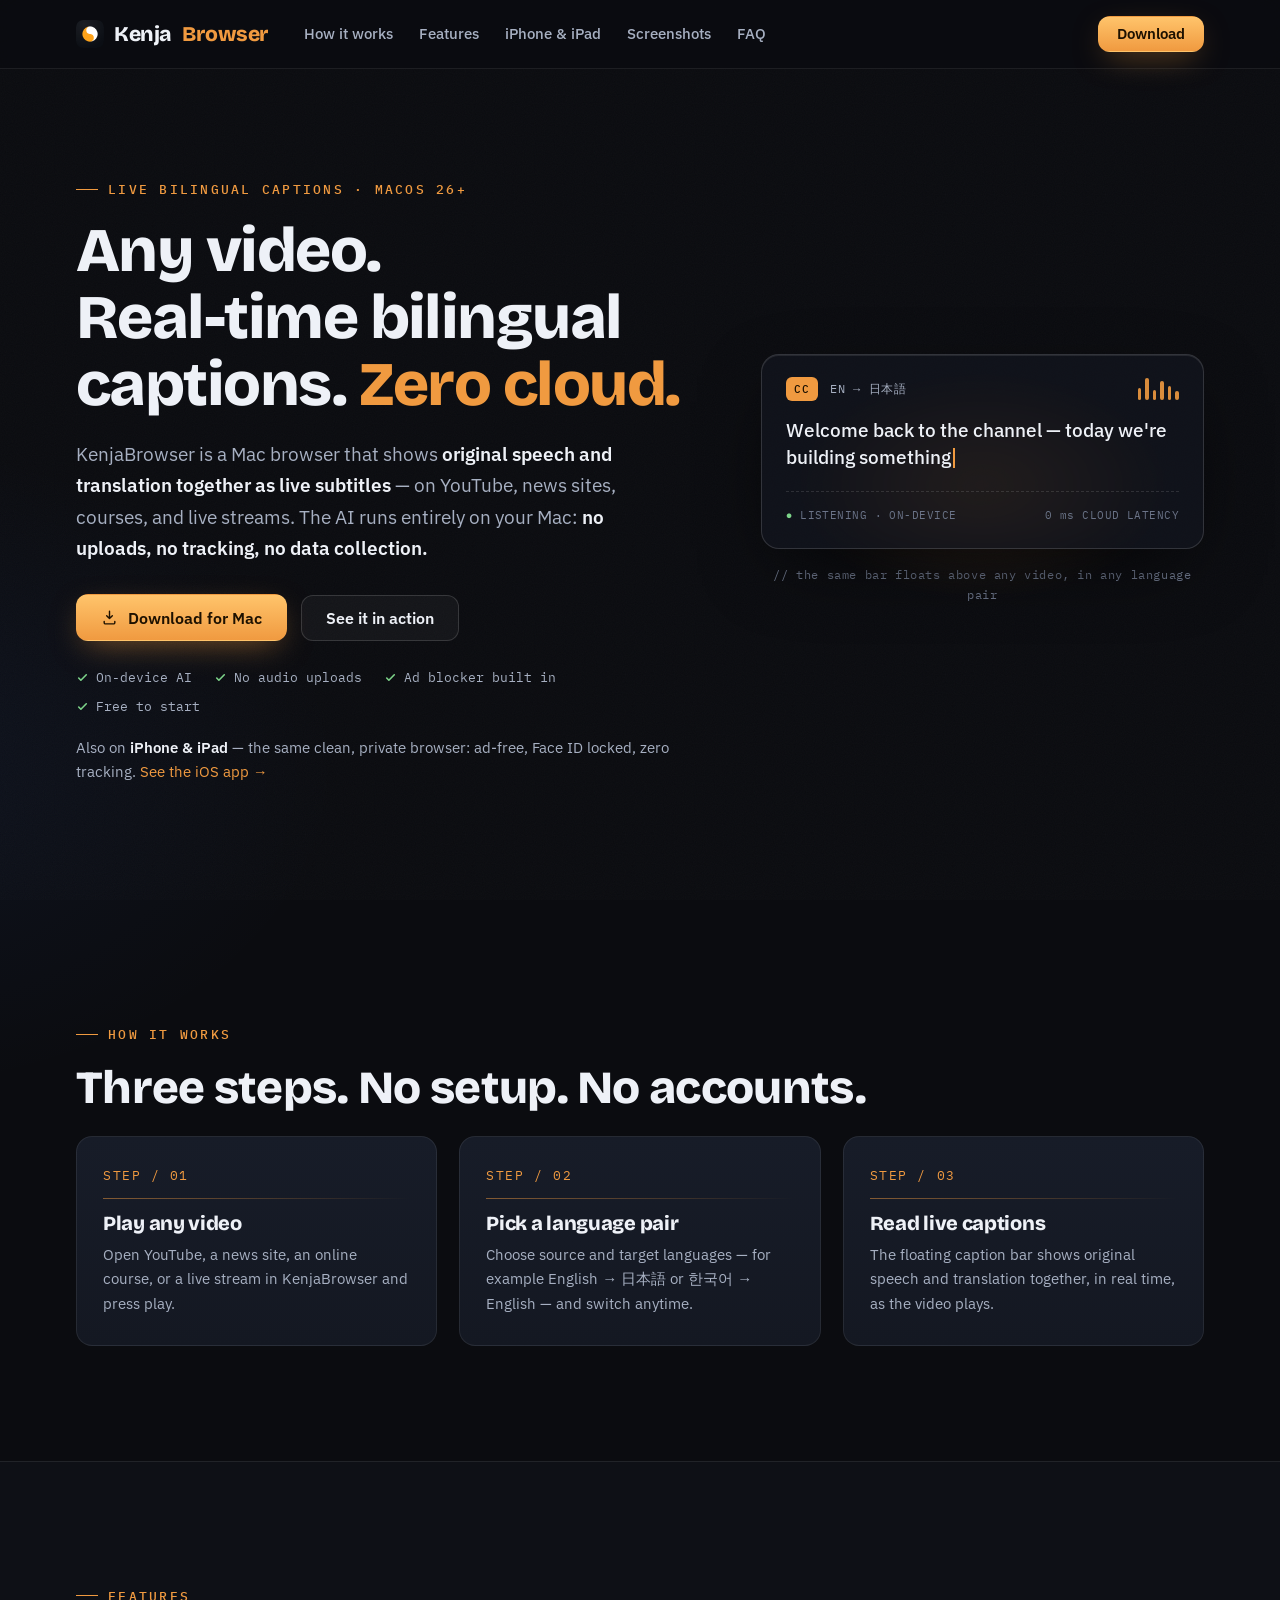
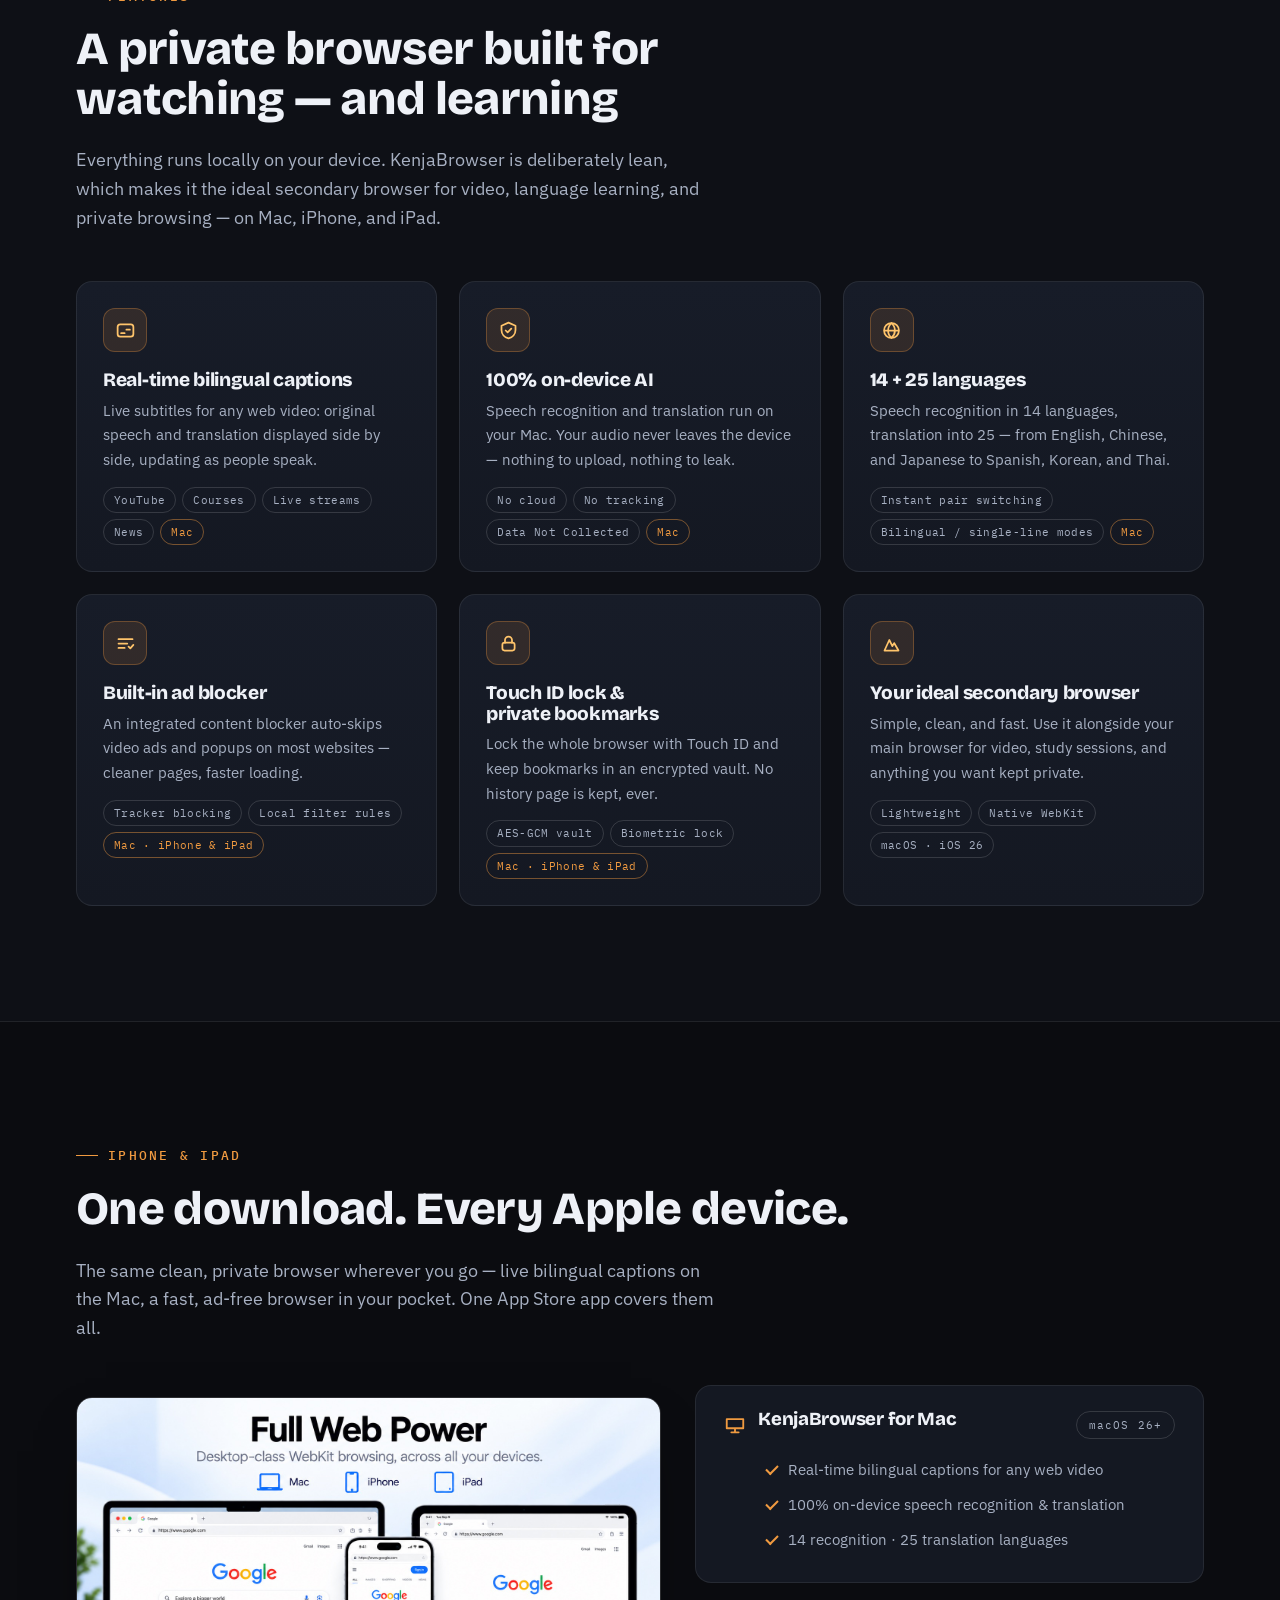
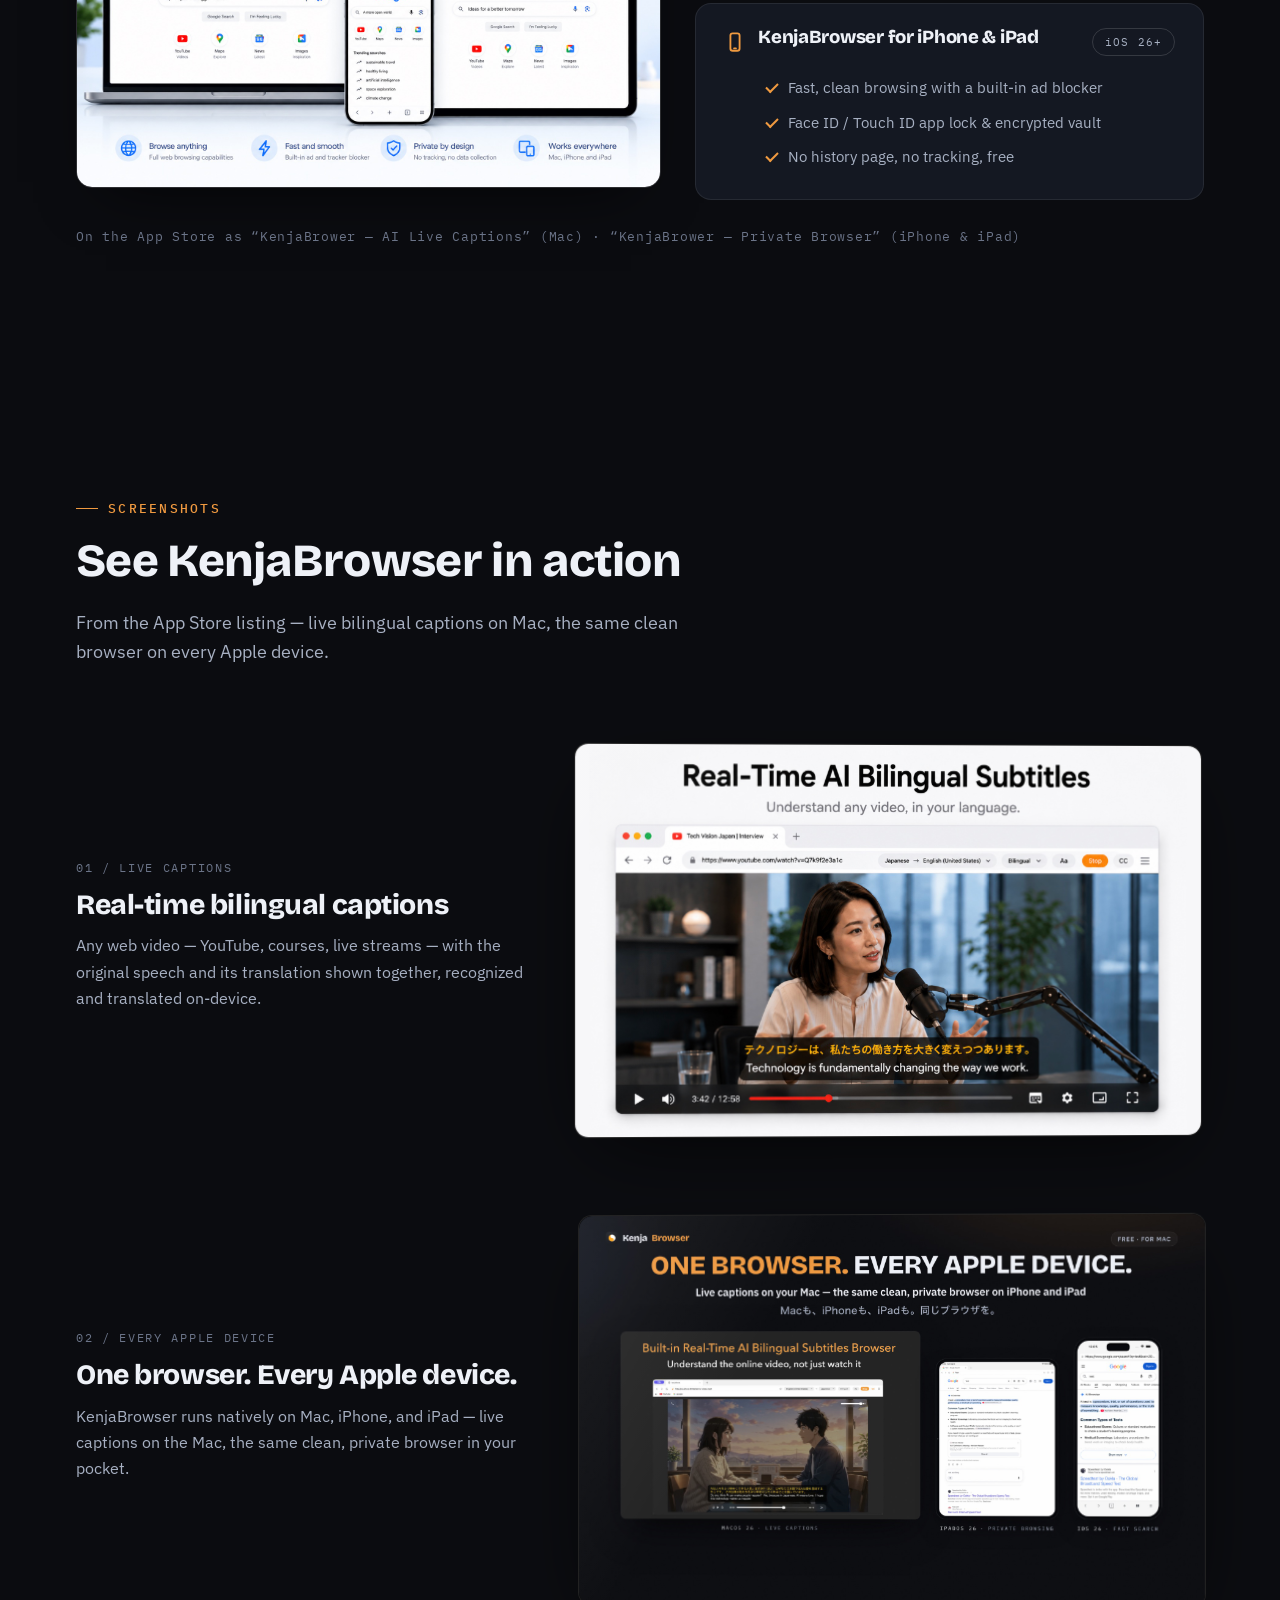
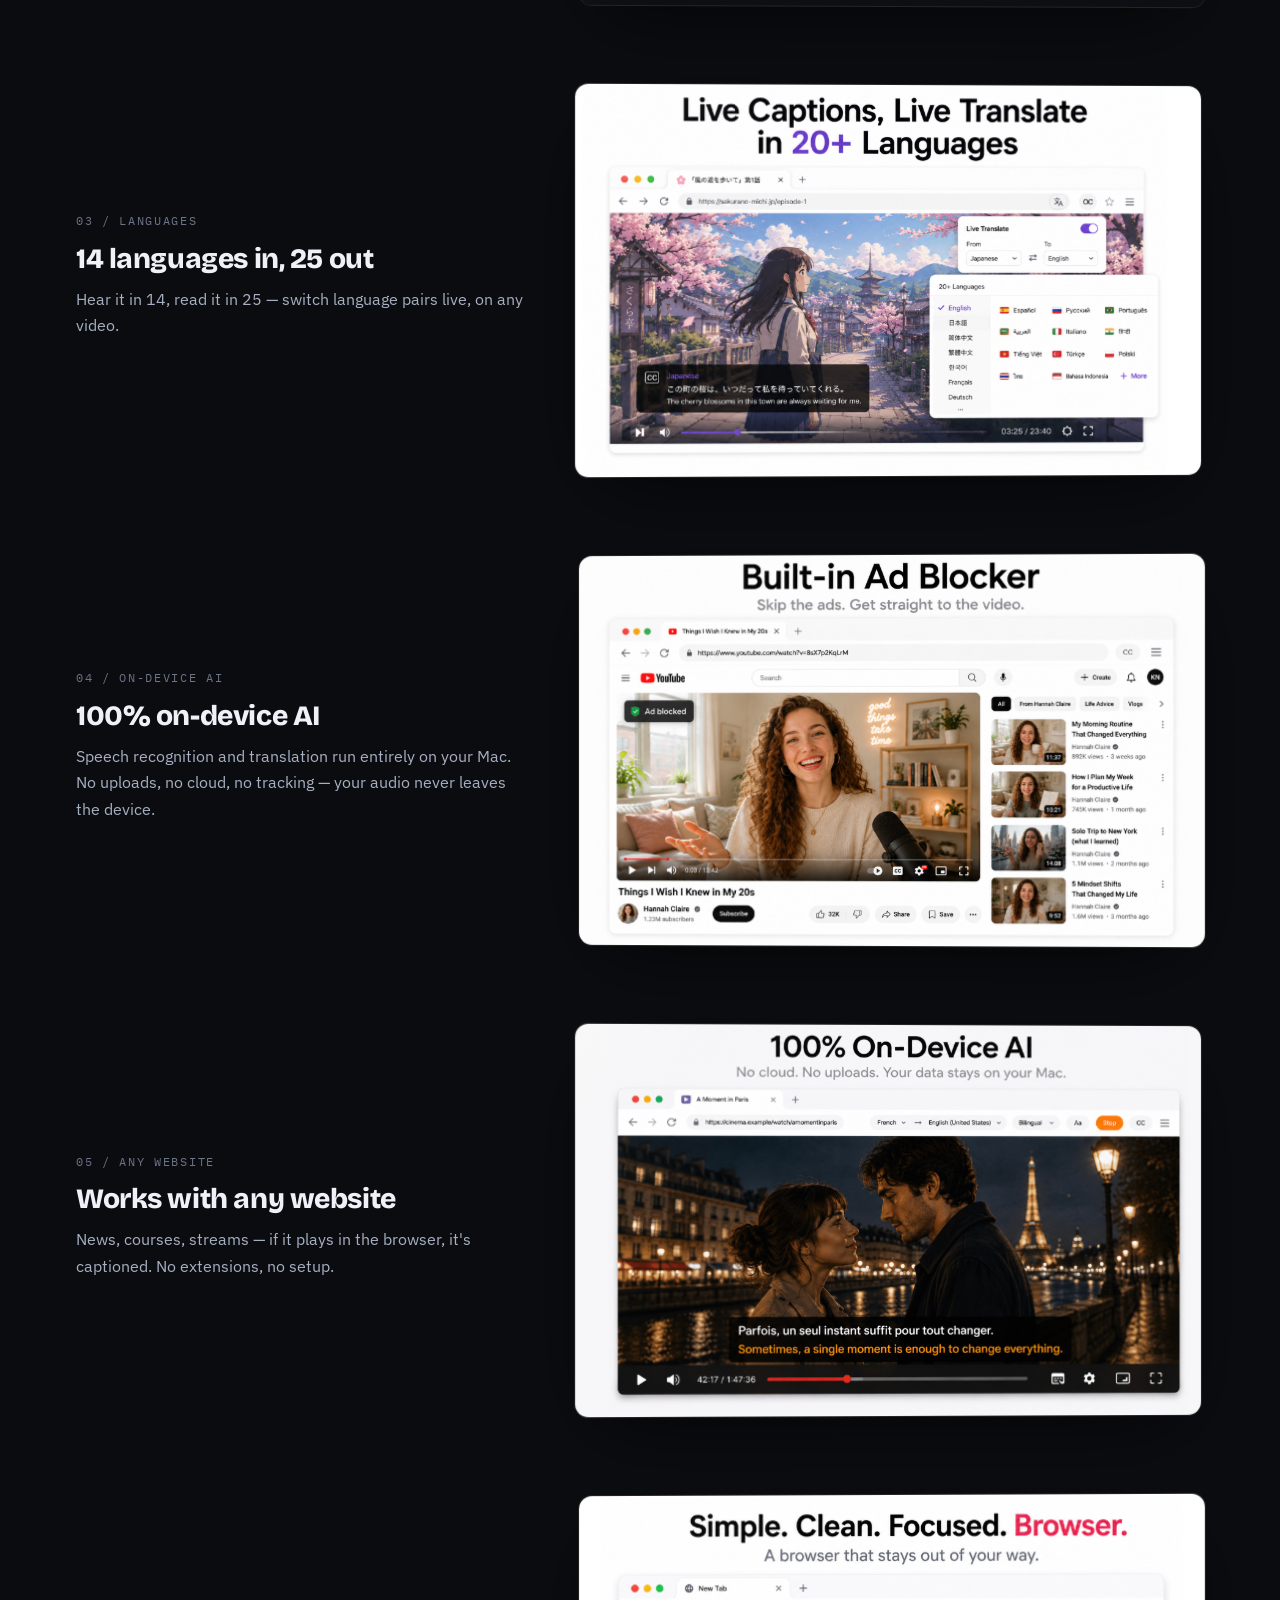
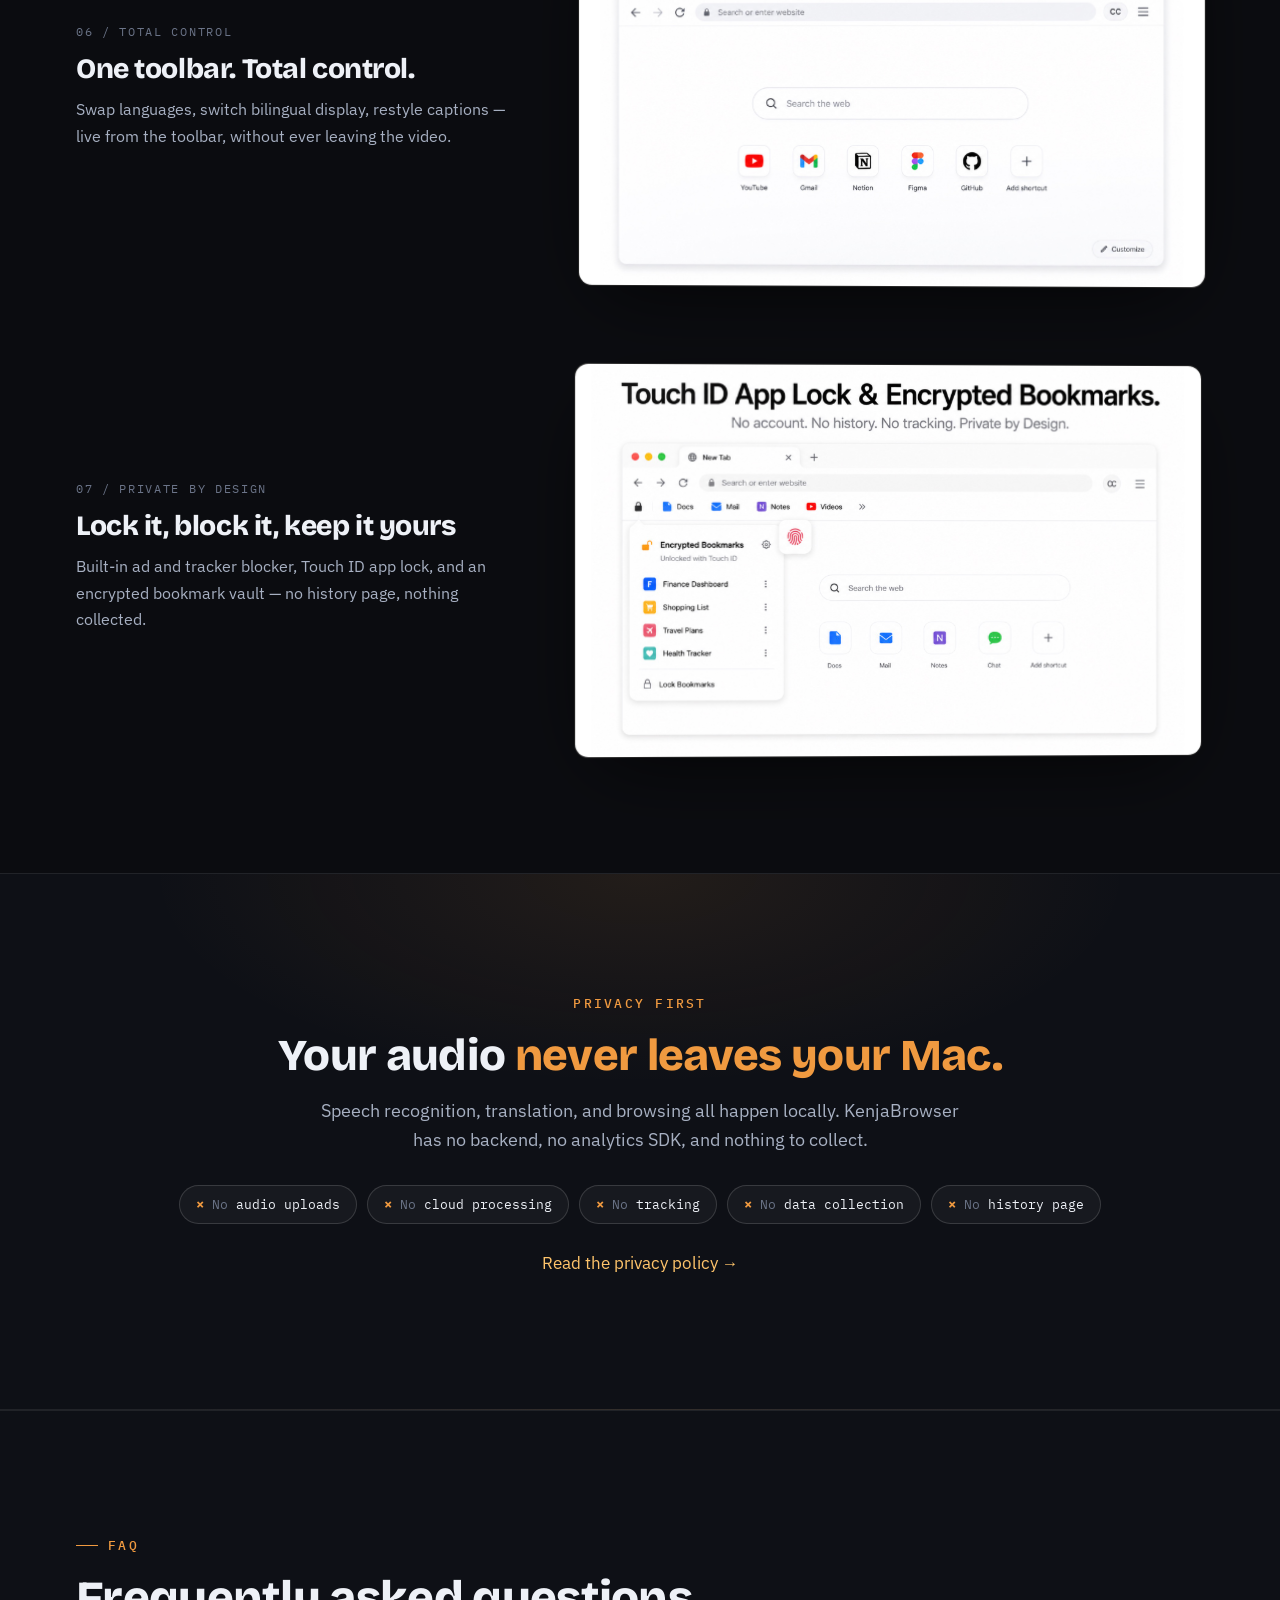
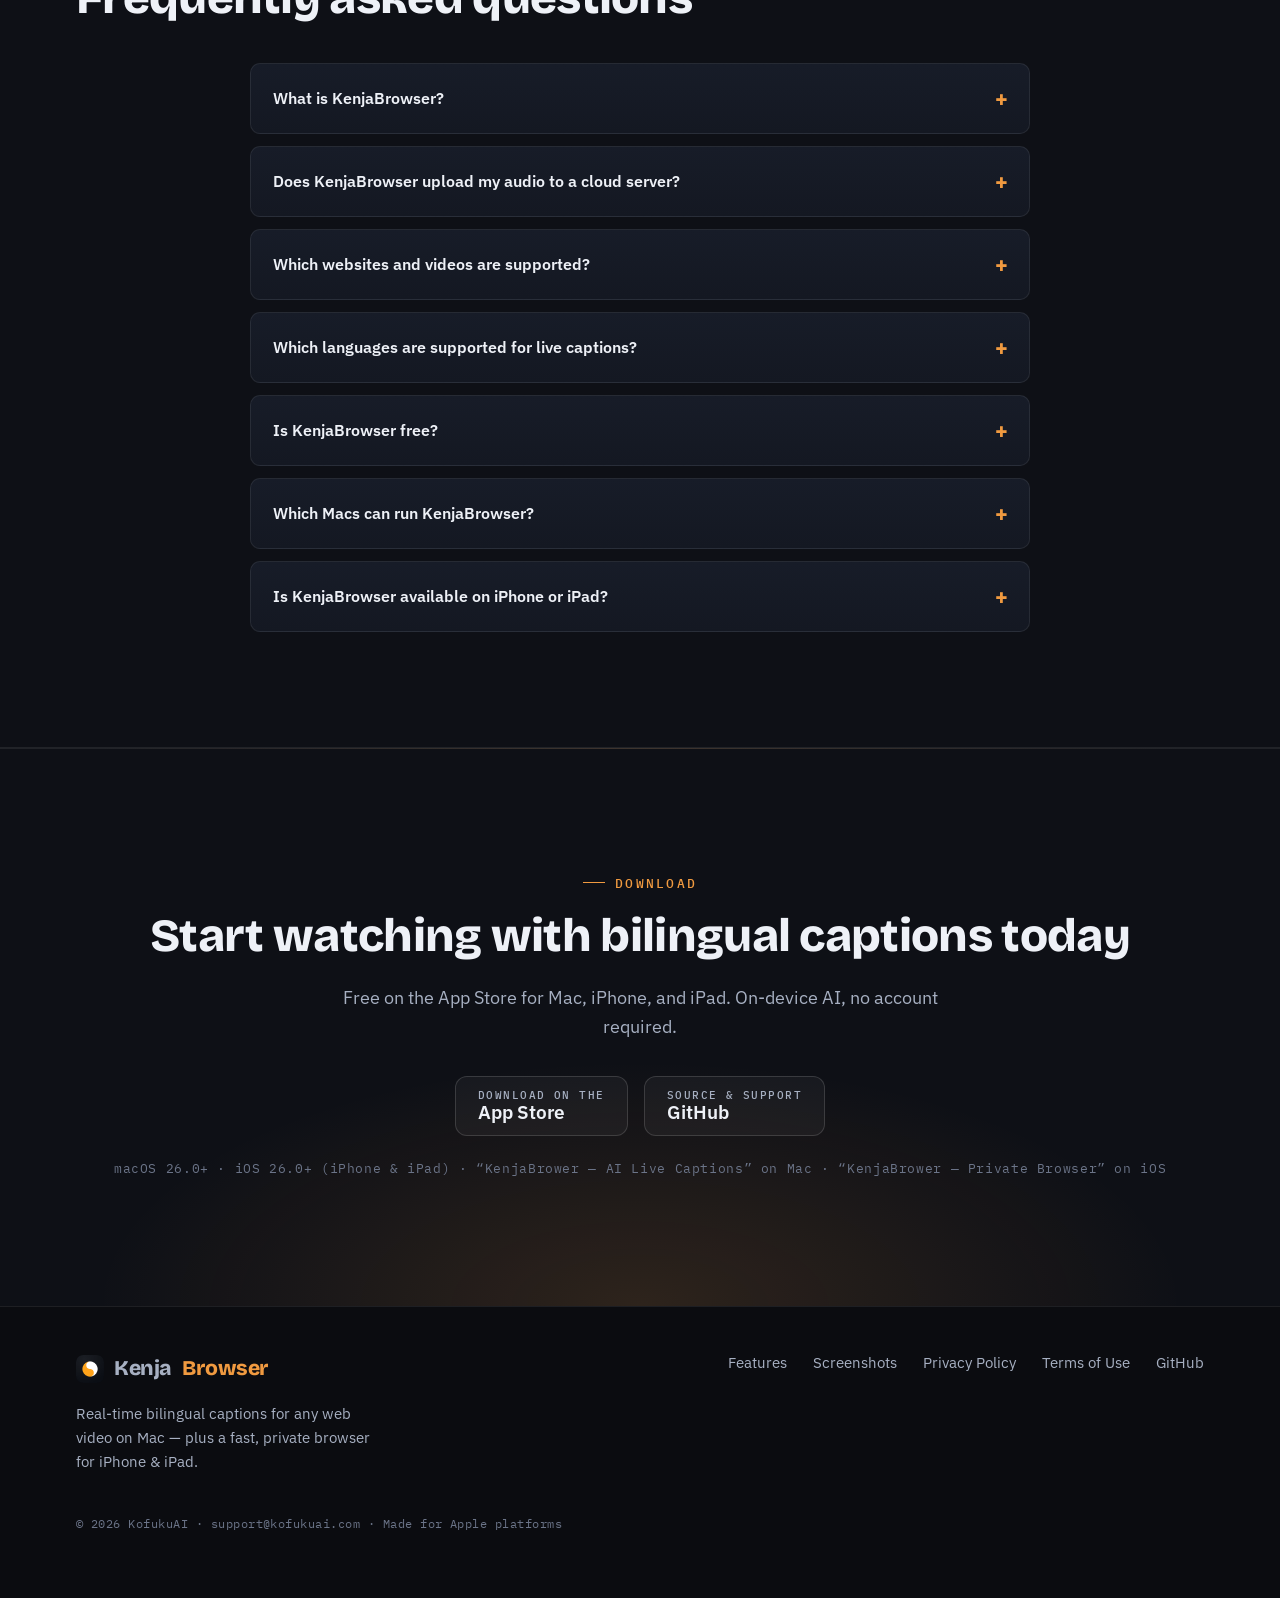
==== commit 86656e1b: "Use the new family image on the homepage iOS section" ====
--- a/index.html
+++ b/index.html
@@ -314,7 +314,7 @@
         </div>
         <div class="ios-grid">
           <div class="ios-media reveal">
-            <img src="assets/img/store-2.jpg" alt="KenjaBrowser running side by side on a Mac, an iPad, and an iPhone" width="2048" height="1280" loading="lazy" decoding="async">
+            <img src="assets/img/family.jpg" alt="KenjaBrowser running side by side on a Mac, an iPad, and an iPhone" width="1536" height="1024" loading="lazy" decoding="async">
           </div>
           <div class="ios-cards">
             <div class="platform-card reveal">
